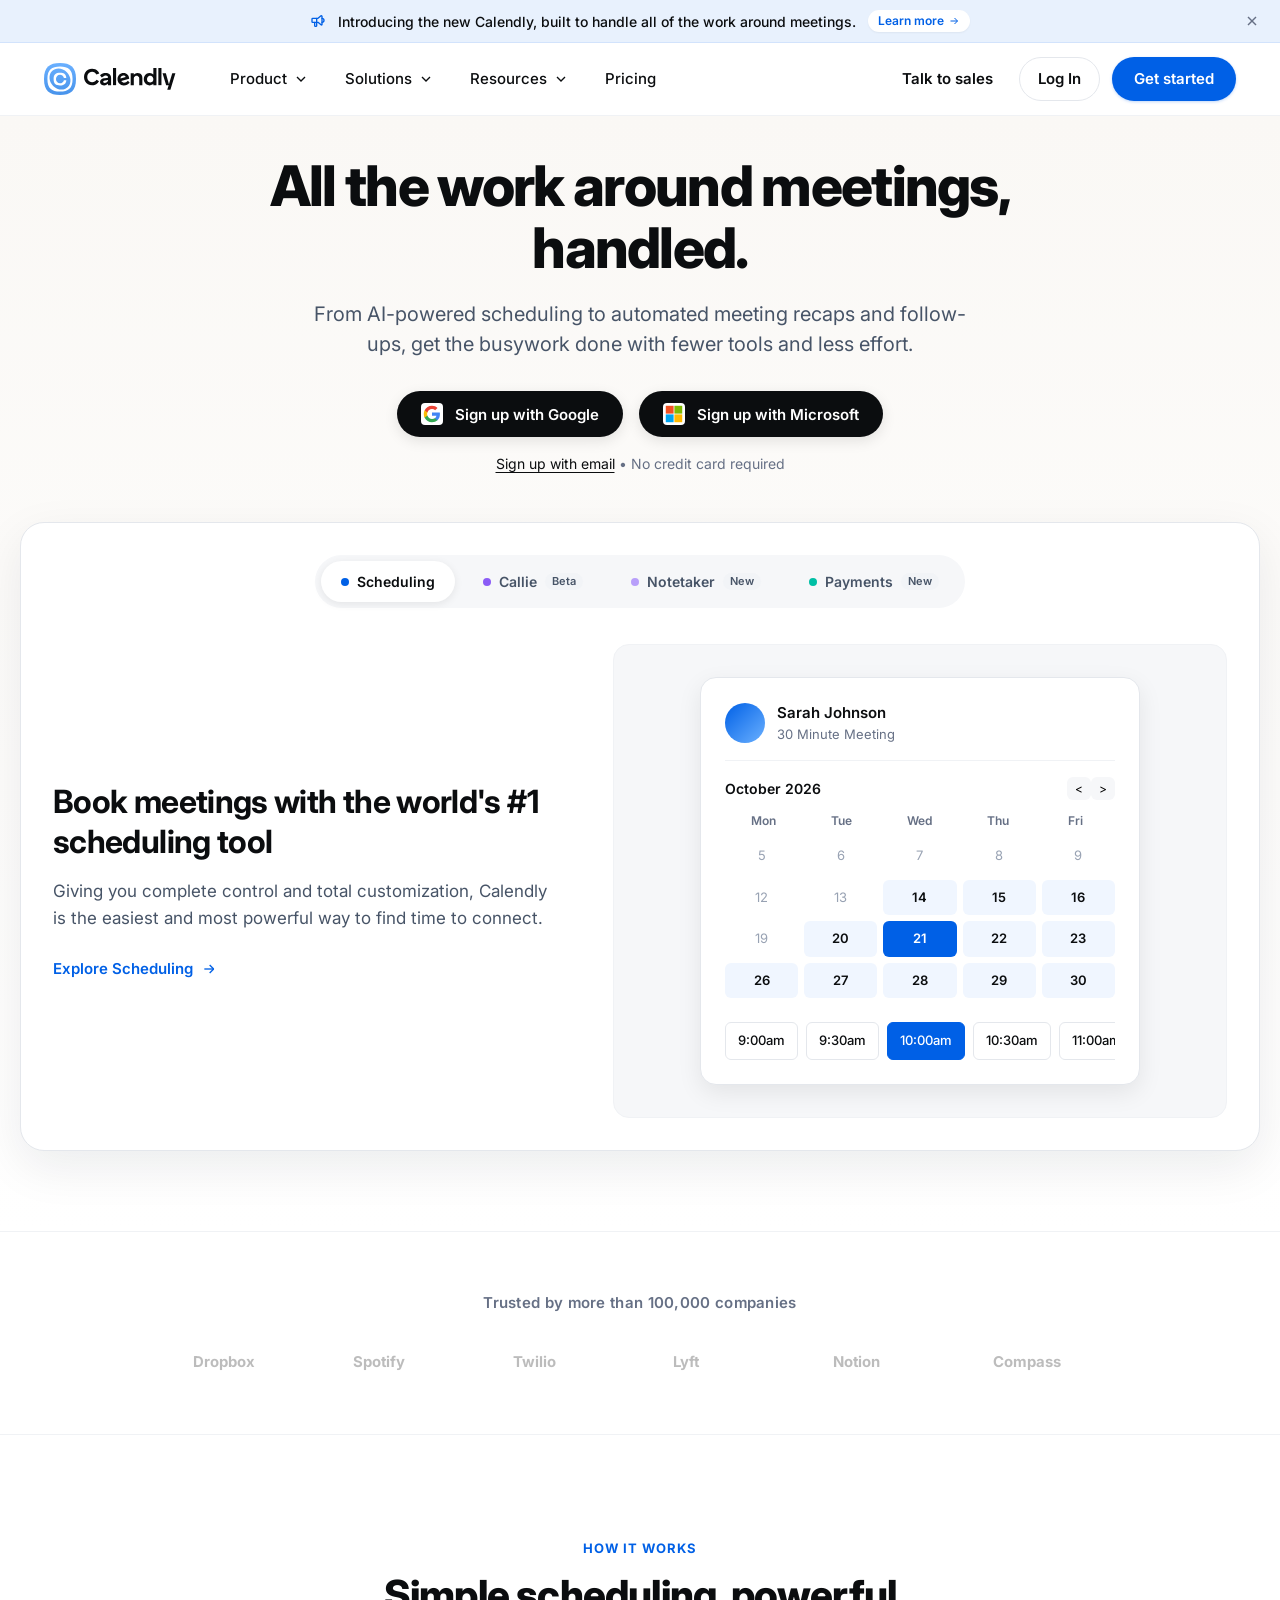
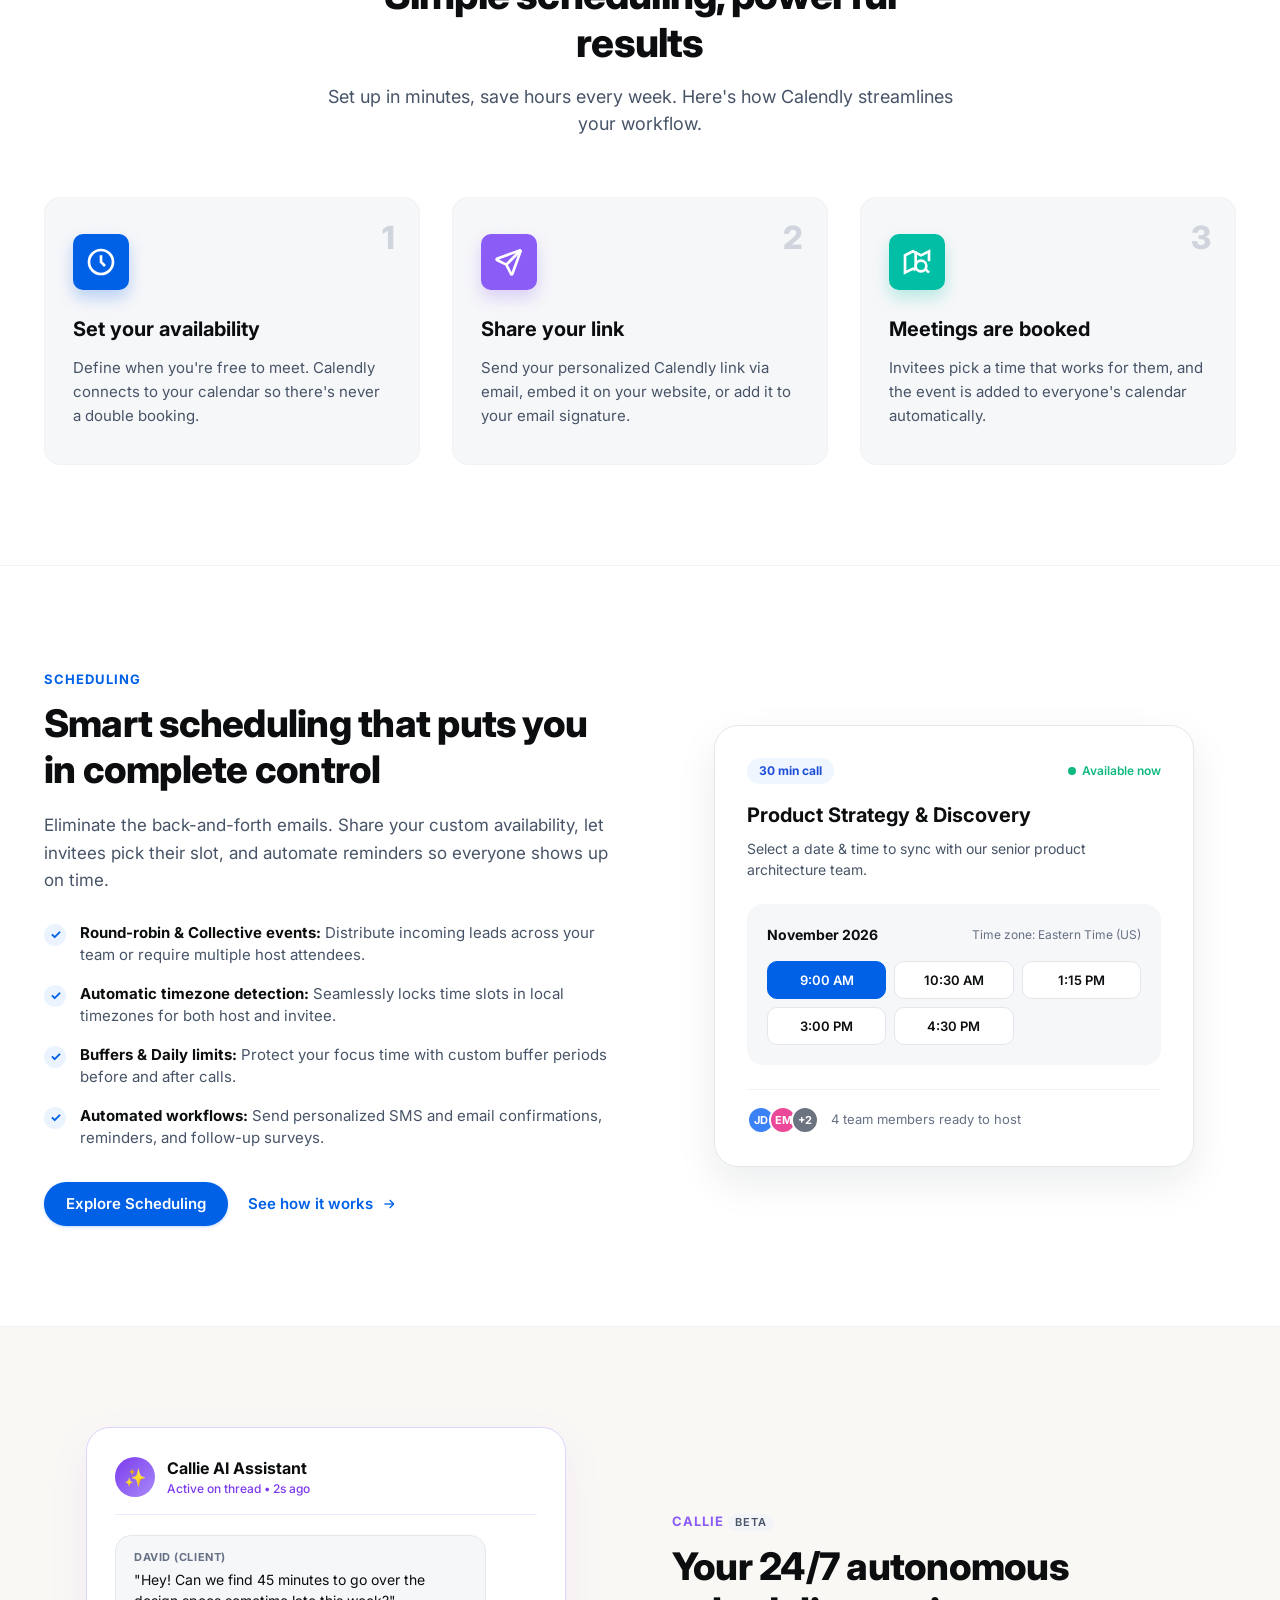
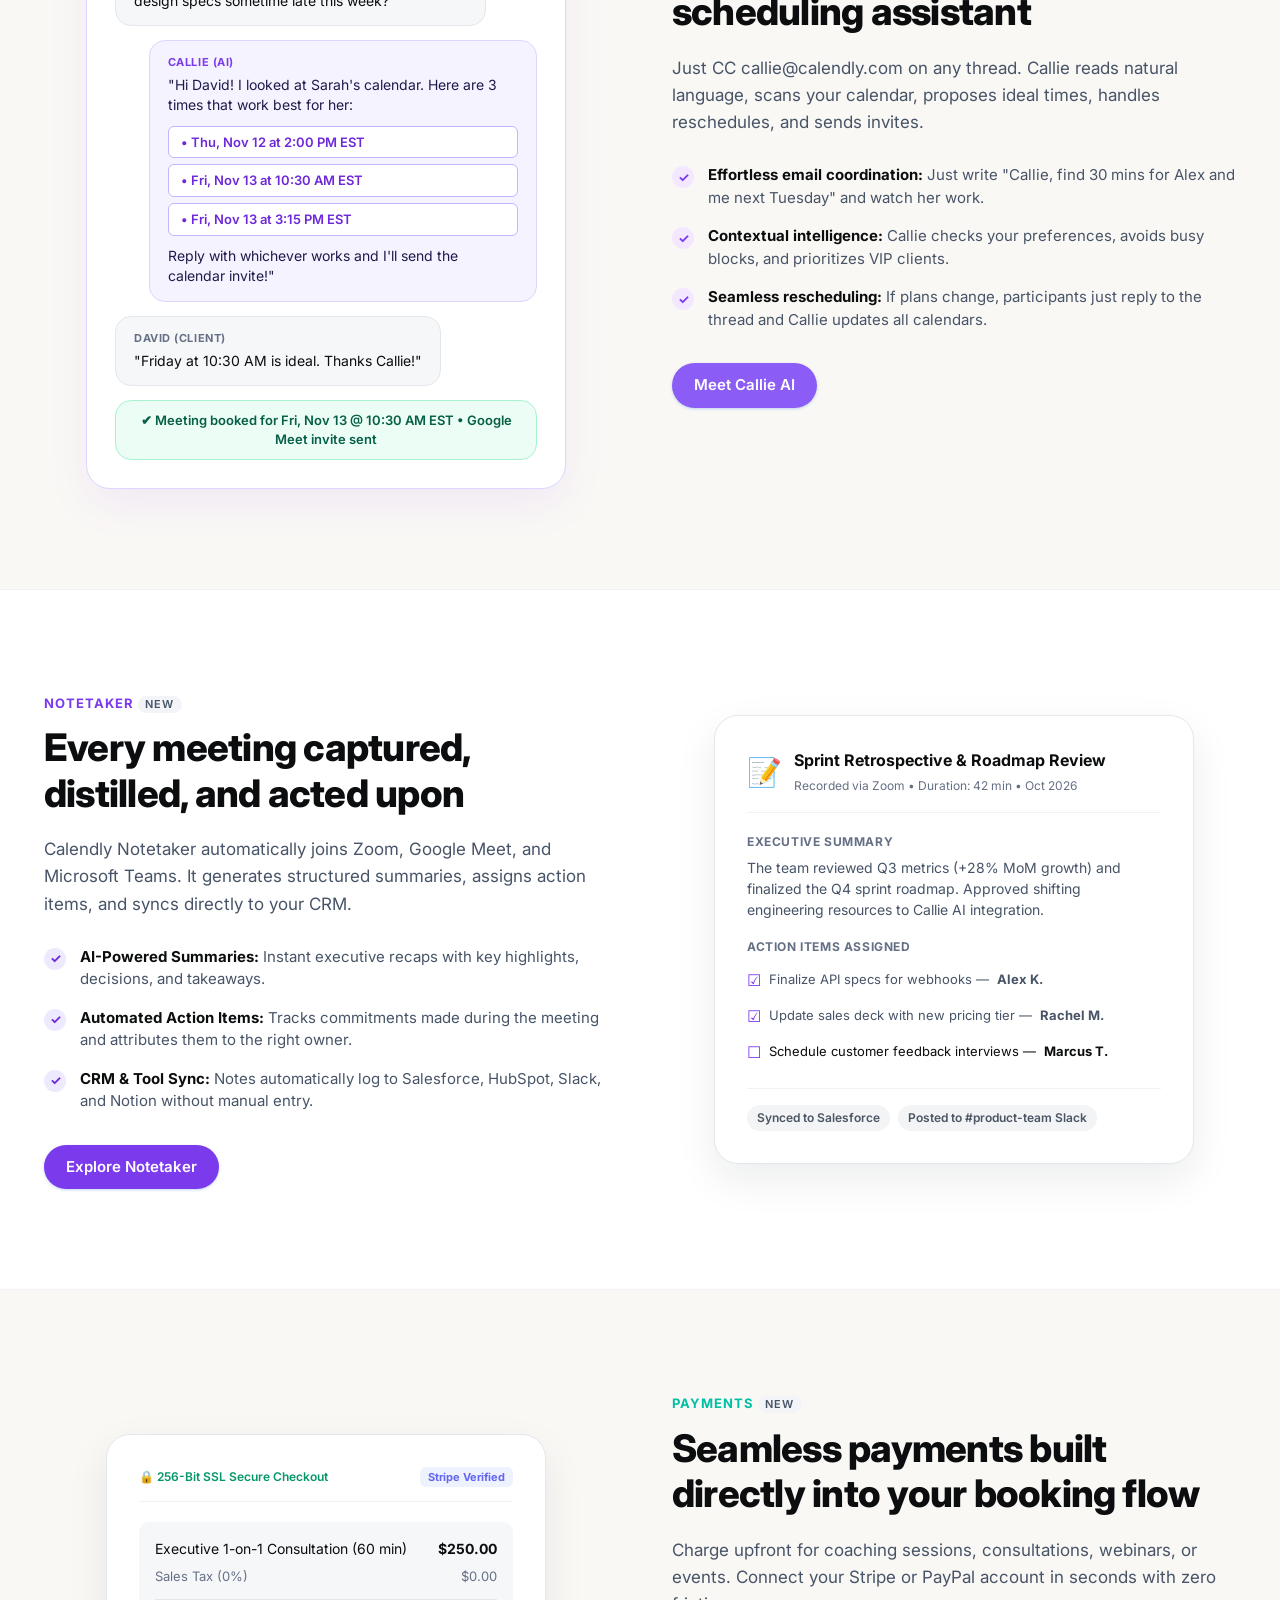
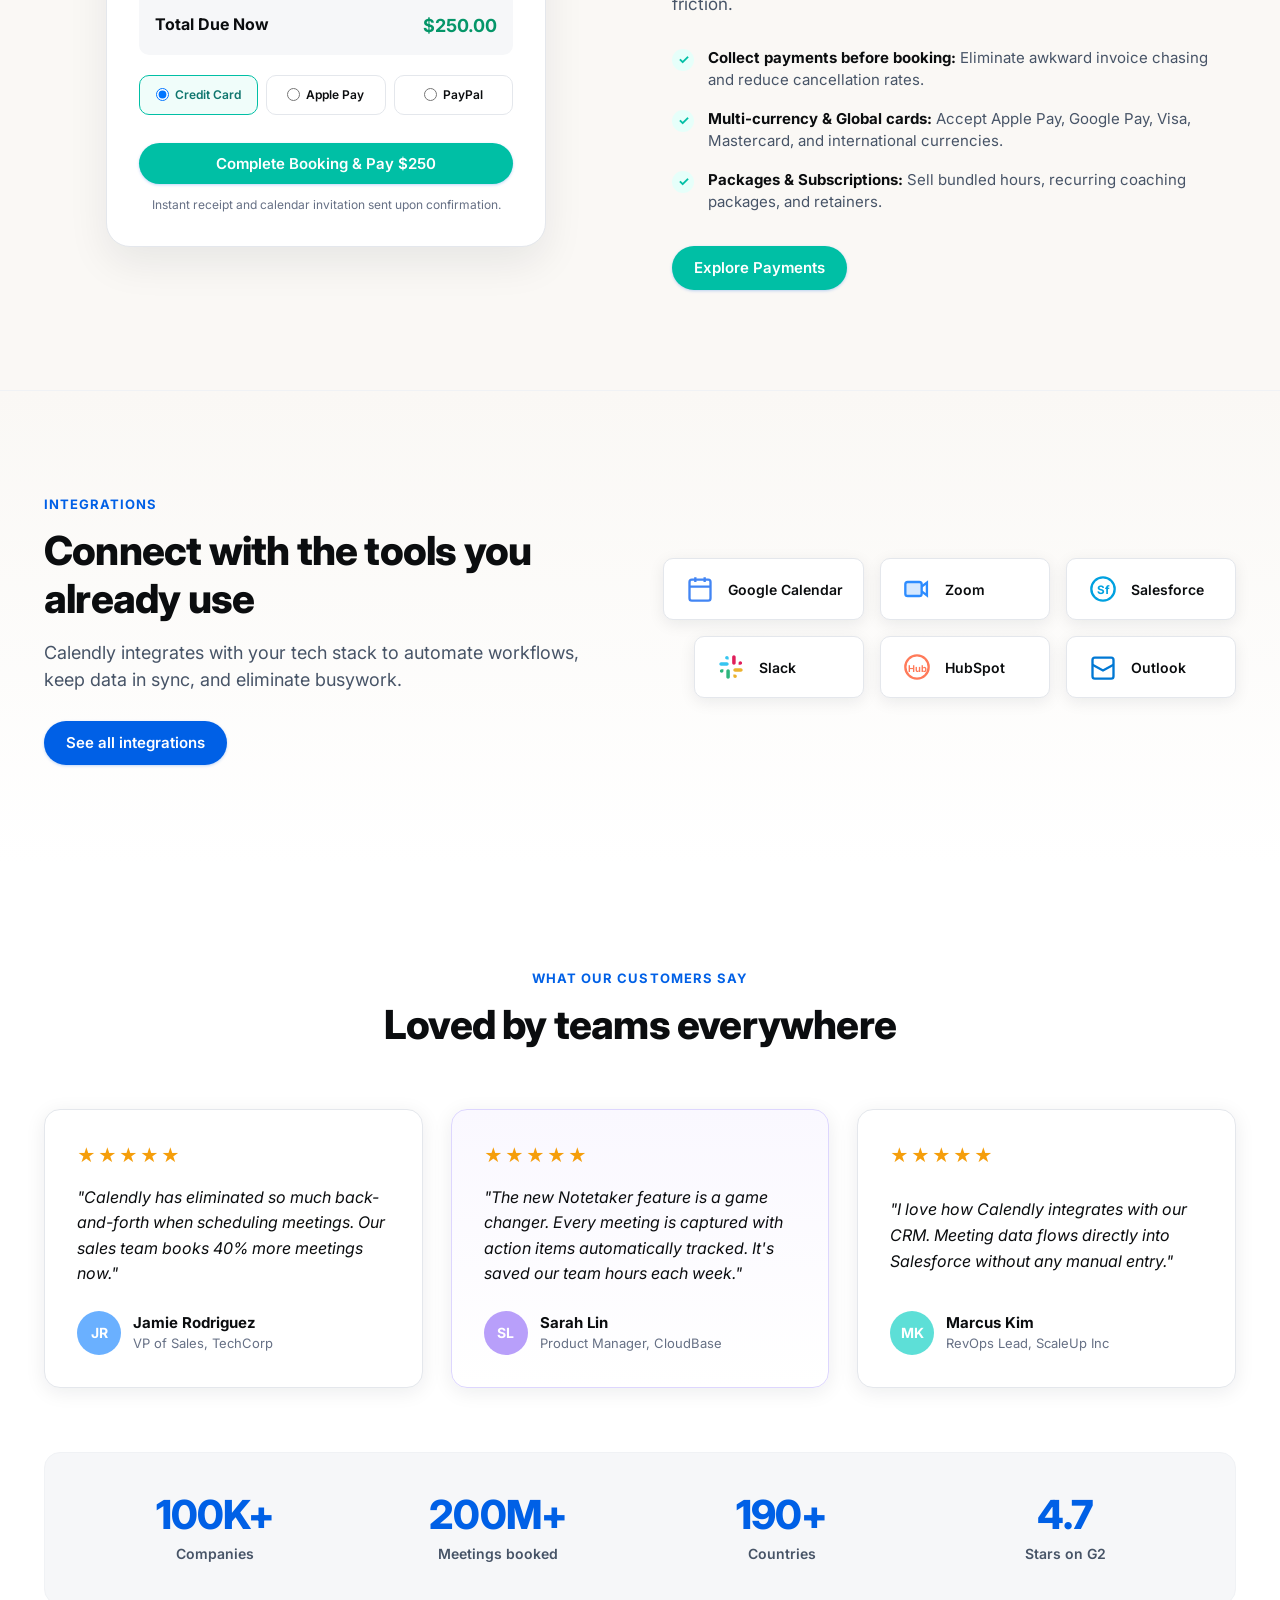
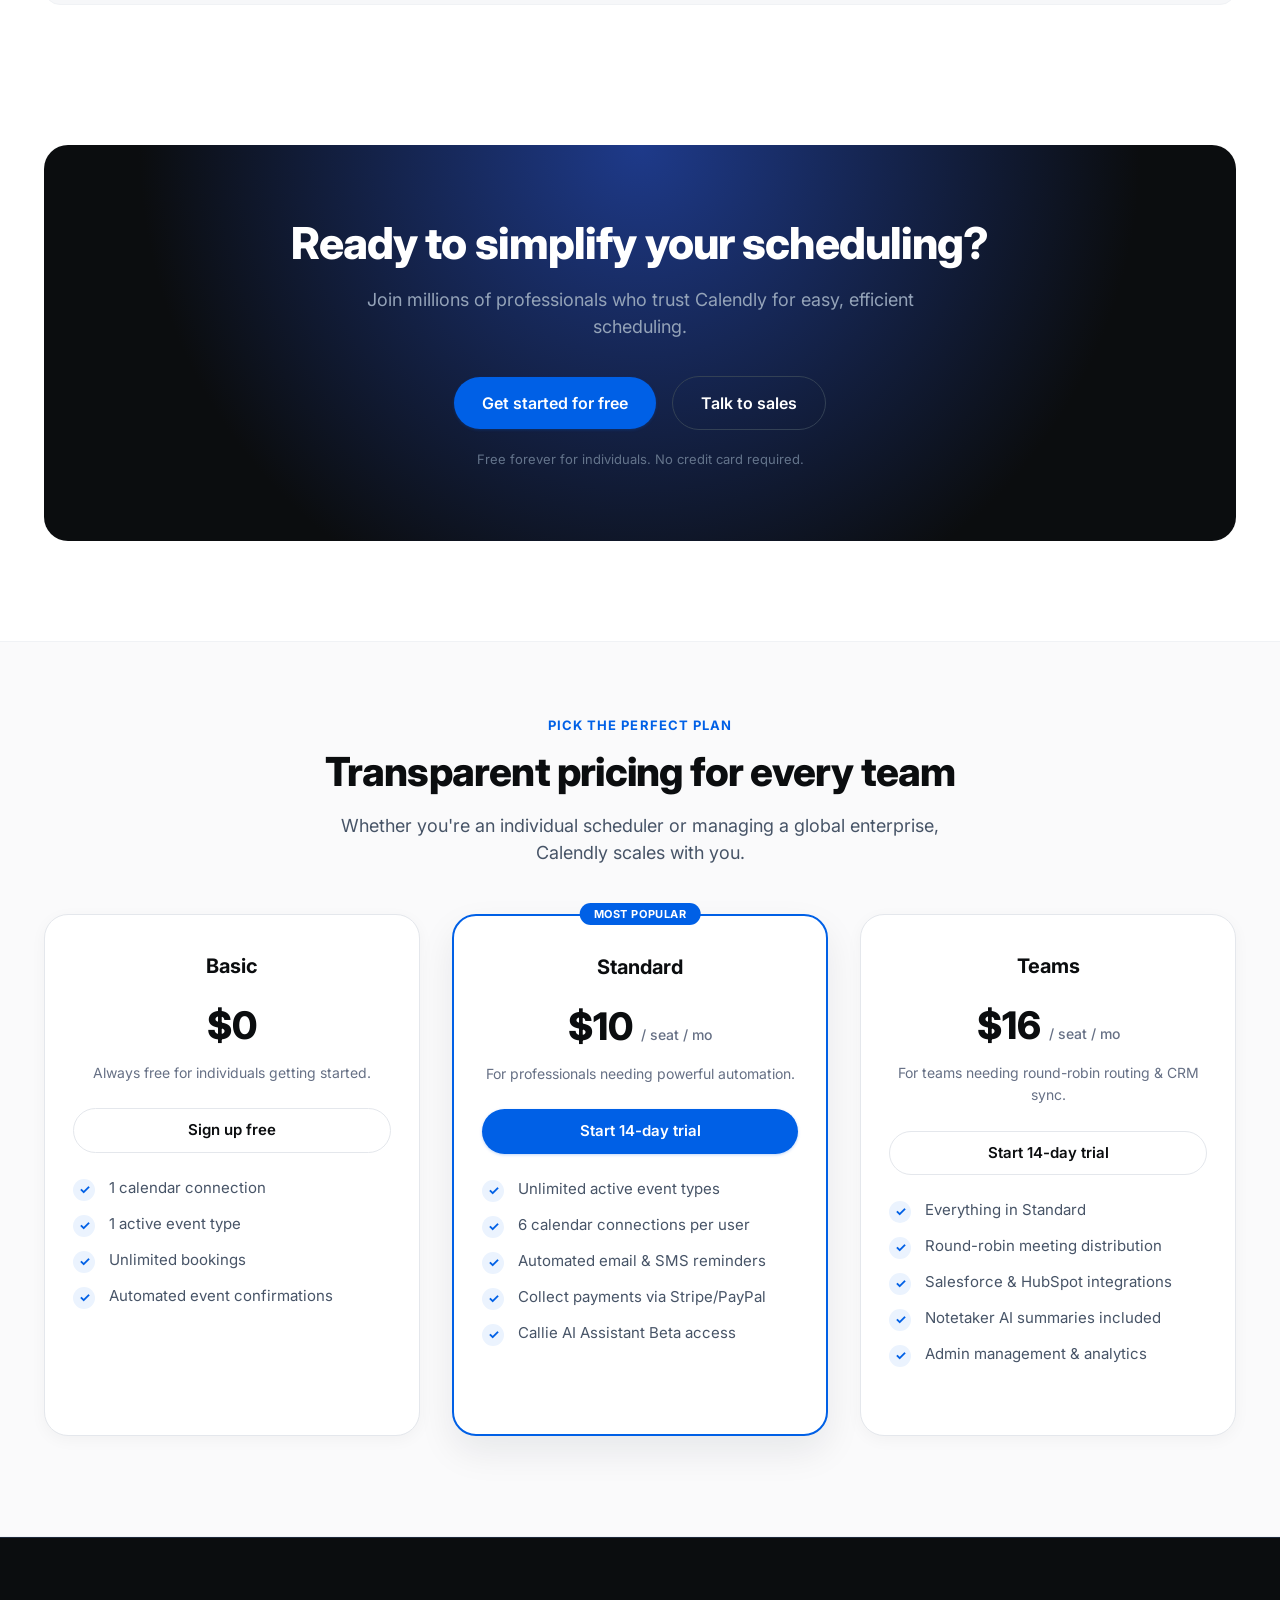
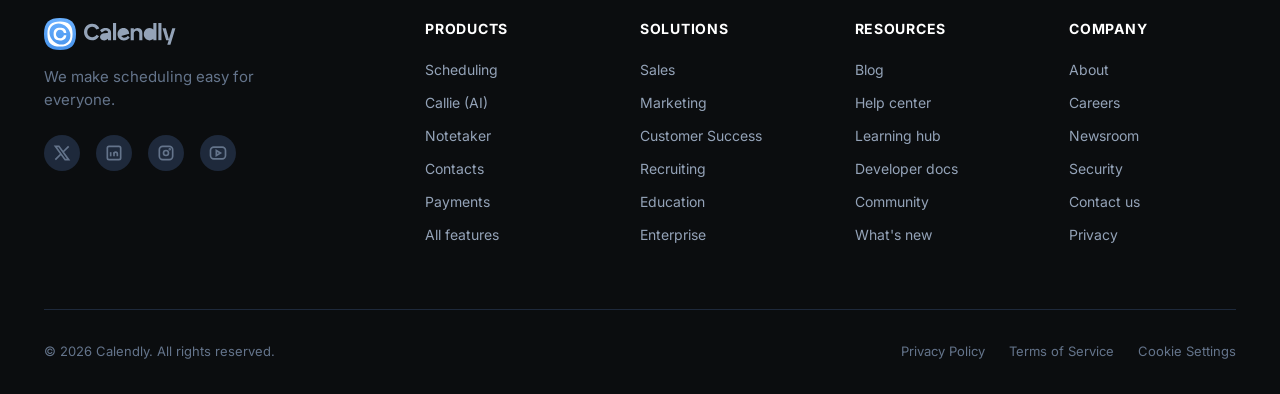
==== index.html @ 96e46495 "Initial commit: Calendly frontend clone (HTML5 and CSS3)" ====
<!DOCTYPE html>
<html lang="en">
<head>
  <meta charset="UTF-8" />
  <meta name="viewport" content="width=device-width, initial-scale=1.0" />
  <title>Calendly – Meeting Scheduling Software & AI Meeting Tools</title>
  <style>
/* ========================================================
   CALENDLY FRONTEND CLONE STYLESHEET
   Clean, Modern, Responsive Design System
   ======================================================== */

:root {
  --color-primary: #0060E6;
  --color-primary-hover: #004EC2;
  --color-primary-light: #EBF3FE;
  --color-text-main: #0B0D0F;
  --color-text-secondary: #475467;
  --color-text-muted: #667085;
  --color-bg-page: #FFFFFF;
  --color-bg-warm: #FAF8F5;
  --color-bg-subtle: #F6F7F9;
  --color-border: #E4E7EC;
  --color-border-subtle: #F0F2F5;
  --color-shadow: rgba(16, 24, 40, 0.08);
  --color-shadow-lg: rgba(16, 24, 40, 0.12);
  --font-family: 'Inter', -apple-system, BlinkMacSystemFont, "Segoe UI", Roboto, sans-serif;
  --radius-sm: 6px;
  --radius-md: 10px;
  --radius-lg: 16px;
  --radius-xl: 24px;
  --radius-full: 9999px;
  --max-width: 1240px;
  --transition: all 0.2s cubic-bezier(0.16, 1, 0.3, 1);
}

/* Base & Reset */
*, *::before, *::after {
  box-sizing: border-box;
  margin: 0;
  padding: 0;
}

html {
  font-size: 16px;
  scroll-behavior: smooth;
  -webkit-font-smoothing: antialiased;
  -moz-osx-font-smoothing: grayscale;
}

body {
  font-family: var(--font-family);
  background-color: var(--color-bg-page);
  color: var(--color-text-main);
  line-height: 1.5;
  overflow-x: hidden;
}

img, svg {
  vertical-align: middle;
}

a {
  color: inherit;
  text-decoration: none;
  transition: var(--transition);
}

button {
  font-family: inherit;
  border: none;
  background: none;
  cursor: pointer;
  transition: var(--transition);
}

.container {
  max-width: var(--max-width);
  margin-left: auto;
  margin-right: auto;
  padding-left: 24px;
  padding-right: 24px;
}

/* ========================================================
   ANNOUNCEMENT BANNER
   ======================================================== */
.pure-banner-check {
  display: none !important;
}

.pure-banner-check:checked + .announcement-banner {
  display: none !important;
}

.announcement-banner {
  background: #E8F1FD;
  color: #0B0D0F;
  border-bottom: 1px solid #D2E3FC;
  padding: 10px 24px;
  display: flex;
  align-items: center;
  justify-content: center;
  position: relative;
  font-size: 14px;
  font-weight: 500;
  transition: max-height 0.3s ease, opacity 0.3s ease;
}

.announcement-banner.hidden {
  display: none;
}

.banner-content {
  display: flex;
  align-items: center;
  gap: 12px;
  text-align: center;
  flex-wrap: wrap;
  justify-content: center;
}

.banner-icon {
  width: 16px;
  height: 16px;
  color: var(--color-primary);
  flex-shrink: 0;
}

.banner-badge {
  display: inline-flex;
  align-items: center;
  gap: 4px;
  background: #FFFFFF;
  color: var(--color-primary);
  padding: 2px 10px;
  border-radius: var(--radius-full);
  font-size: 12px;
  font-weight: 600;
  cursor: pointer;
  box-shadow: 0 1px 2px rgba(0,0,0,0.05);
}

.banner-badge:hover {
  background: #F0F6FF;
}

.banner-close {
  position: absolute;
  right: 16px;
  top: 50%;
  transform: translateY(-50%);
  color: #667085;
  padding: 4px;
  border-radius: var(--radius-sm);
  display: flex;
  align-items: center;
  justify-content: center;
  cursor: pointer;
  user-select: none;
}

.banner-close:hover {
  color: #0B0D0F;
  background: rgba(0,0,0,0.05);
}
  display: flex;
  align-items: center;
  justify-content: center;
}

.banner-close:hover {
  color: #0B0D0F;
  background: rgba(0,0,0,0.05);
}

/* ========================================================
   HEADER & NAVIGATION
   ======================================================== */
.site-header {
  position: sticky;
  top: 0;
  z-index: 100;
  background: rgba(255, 255, 255, 0.95);
  backdrop-filter: blur(8px);
  border-bottom: 1px solid var(--color-border-subtle);
  transition: box-shadow 0.2s ease;
}

.site-header.scrolled {
  box-shadow: 0 4px 16px rgba(0, 0, 0, 0.06);
}

.header-container {
  max-width: var(--max-width);
  margin: 0 auto;
  padding: 0 24px;
  height: 72px;
  display: flex;
  align-items: center;
  justify-content: space-between;
}

.header-left {
  display: flex;
  align-items: center;
  gap: 40px;
}

.logo {
  display: flex;
  align-items: center;
  gap: 8px;
  flex-shrink: 0;
}

.logo-icon {
  width: 32px;
  height: 32px;
}

.logo-text {
  height: 22px;
  width: auto;
}

.main-nav {
  display: flex;
  align-items: center;
  gap: 8px;
}

.nav-item {
  position: relative;
  display: flex;
  align-items: center;
  height: 72px; /* full header height */
}

.nav-link {
  display: inline-flex;
  align-items: center;
  gap: 6px;
  padding: 8px 14px;
  font-size: 15px;
  font-weight: 500;
  color: var(--color-text-main);
  border-radius: var(--radius-sm);
  transition: var(--transition);
  cursor: pointer;
  user-select: none;
}

.nav-link:hover {
  background-color: var(--color-bg-subtle);
  color: var(--color-primary);
}

.nav-link .chevron {
  transition: transform 0.2s ease;
  pointer-events: none;
}

.nav-item:hover .nav-link .chevron,
.nav-item.open .nav-link .chevron {
  transform: rotate(180deg);
}

/* Dropdown Menus */
.dropdown-menu {
  position: absolute;
  top: 64px;
  left: 0;
  padding: 24px;
  background: #FFFFFF;
  border: 1px solid var(--color-border);
  border-radius: var(--radius-lg);
  box-shadow: 0 16px 48px var(--color-shadow-lg);
  opacity: 0;
  visibility: hidden;
  pointer-events: none;
  transform: translateY(6px);
  transition: opacity 0.2s cubic-bezier(0.16, 1, 0.3, 1), transform 0.2s cubic-bezier(0.16, 1, 0.3, 1), visibility 0.2s;
  z-index: 1000;
  display: flex;
  gap: 28px;
}

/* Seamless bridge so mouse movement to menu is never dropped */
.dropdown-menu::before {
  content: "";
  position: absolute;
  top: -24px;
  left: 0;
  right: 0;
  height: 24px;
  background: transparent;
}

.nav-item:hover .dropdown-menu,
.nav-item.open .dropdown-menu {
  opacity: 1;
  visibility: visible;
  pointer-events: auto;
  transform: translateY(0);
}

.product-dropdown {
  width: 580px;
}

.solutions-dropdown {
  width: 600px;
}

.resources-dropdown {
  width: 560px;
}

.dropdown-column {
  flex: 1;
  display: flex;
  flex-col: column;
  flex-direction: column;
  gap: 8px;
}

.dropdown-label {
  font-size: 11px;
  font-weight: 700;
  text-transform: uppercase;
  letter-spacing: 0.08em;
  color: var(--color-text-muted);
  margin-bottom: 6px;
  padding-left: 8px;
}

.dropdown-item {
  display: flex;
  align-items: center;
  gap: 12px;
  padding: 10px;
  border-radius: var(--radius-md);
  transition: var(--transition);
}

.dropdown-item:hover {
  background: var(--color-bg-subtle);
}

.dropdown-icon {
  width: 36px;
  height: 36px;
  border-radius: var(--radius-sm);
  display: flex;
  align-items: center;
  justify-content: center;
  flex-shrink: 0;
}

.dropdown-icon svg {
  width: 20px;
  height: 20px;
}

.scheduling-icon { background: #0060E6; }
.ai-icon { background: #8B5CF6; }
.notetaker-icon { background: #B89FFA; }
.contacts-icon { background: #F8961F; }
.payments-icon { background: #00BFA5; }

.dropdown-item-title {
  font-size: 14px;
  font-weight: 600;
  color: var(--color-text-main);
  display: flex;
  align-items: center;
  gap: 6px;
}

.dropdown-item-desc {
  font-size: 12px;
  color: var(--color-text-secondary);
  display: block;
}

.dropdown-link-item {
  padding: 8px 12px;
  font-size: 14px;
  font-weight: 500;
  color: var(--color-text-main);
  border-radius: var(--radius-sm);
  transition: var(--transition);
}

.dropdown-link-item:hover {
  background: var(--color-bg-subtle);
  color: var(--color-primary);
  transform: translateX(2px);
}

/* Badges */
.badge {
  display: inline-block;
  font-size: 11px;
  font-weight: 600;
  padding: 2px 7px;
  border-radius: var(--radius-full);
  background: #F2F4F7;
  color: var(--color-text-secondary);
  line-height: 1.2;
}

/* Header Buttons */
.header-right {
  display: flex;
  align-items: center;
  gap: 12px;
}

.btn-text {
  font-size: 15px;
  font-weight: 600;
  color: var(--color-text-main);
  padding: 10px 14px;
  border-radius: var(--radius-sm);
}

.btn-text:hover {
  color: var(--color-primary);
}

.btn-secondary {
  display: inline-flex;
  align-items: center;
  justify-content: center;
  padding: 10px 18px;
  font-size: 15px;
  font-weight: 600;
  border: 1.5px solid var(--color-border);
  border-radius: var(--radius-full);
  color: var(--color-text-main);
  background: #FFFFFF;
}

.btn-secondary:hover {
  border-color: var(--color-text-main);
  background: var(--color-bg-subtle);
}

.btn-primary {
  display: inline-flex;
  align-items: center;
  justify-content: center;
  padding: 11px 22px;
  font-size: 15px;
  font-weight: 600;
  background: var(--color-primary);
  color: #FFFFFF;
  border-radius: var(--radius-full);
  box-shadow: 0 1px 3px rgba(0, 96, 230, 0.25);
}

.btn-primary:hover {
  background: var(--color-primary-hover);
  box-shadow: 0 4px 12px rgba(0, 96, 230, 0.35);
  transform: translateY(-1px);
}

.btn-lg {
  padding: 14px 28px;
  font-size: 16px;
}

.mobile-menu-checkbox {
  display: none !important;
}

.mobile-menu-btn {
  display: none;
  flex-direction: column;
  gap: 5px;
  padding: 8px;
  border-radius: var(--radius-sm);
  cursor: pointer;
  user-select: none;
}

.mobile-menu-btn span {
  width: 22px;
  height: 2px;
  background: var(--color-text-main);
  transition: transform 0.25s ease, opacity 0.2s ease;
}

.mobile-menu-checkbox:checked ~ .site-header .mobile-menu-btn span:nth-child(1) {
  transform: translateY(7px) rotate(45deg);
}

.mobile-menu-checkbox:checked ~ .site-header .mobile-menu-btn span:nth-child(2) {
  opacity: 0;
}

.mobile-menu-checkbox:checked ~ .site-header .mobile-menu-btn span:nth-child(3) {
  transform: translateY(-7px) rotate(-45deg);
}

.mobile-menu {
  display: none;
  position: fixed;
  top: 72px;
  left: 0;
  right: 0;
  bottom: 0;
  background: #FFFFFF;
  padding: 24px;
  overflow-y: auto;
  z-index: 99;
}

.mobile-menu-checkbox:checked ~ .mobile-menu {
  display: block;
}

.mobile-nav {
  display: flex;
  flex-direction: column;
  gap: 8px;
}

details.mobile-nav-item {
  width: 100%;
  border-bottom: 1px solid var(--color-border-subtle);
}

details.mobile-nav-item summary {
  list-style: none;
  cursor: pointer;
  outline: none;
}

details.mobile-nav-item summary::-webkit-details-marker {
  display: none;
}

.mobile-nav-link {
  display: flex;
  align-items: center;
  justify-content: space-between;
  width: 100%;
  padding: 14px 0;
  font-size: 17px;
  font-weight: 600;
  color: var(--color-text-main);
  text-align: left;
}

.mobile-nav-link svg {
  transition: transform 0.2s ease;
}

details.mobile-nav-item[open] .mobile-nav-link svg {
  transform: rotate(180deg);
}

.mobile-submenu {
  display: flex;
  flex-direction: column;
  gap: 12px;
  padding: 12px 16px;
  background: var(--color-bg-subtle);
  border-radius: var(--radius-md);
  margin-bottom: 12px;
}

.mobile-submenu a {
  font-size: 15px;
  color: var(--color-text-secondary);
}

.mobile-menu-cta {
  margin-top: 32px;
  display: flex;
  flex-direction: column;
  gap: 12px;
}

.full-width {
  width: 100%;
}

/* ========================================================
   SECTION 1: HERO
   ======================================================== */
.hero-section {
  padding: 40px 16px 80px;
  background: linear-gradient(180deg, #FAF8F5 0%, #FFFFFF 100%);
}

.hero-wrapper {
  max-width: var(--max-width);
  margin: 0 auto;
}

.hero-content {
  text-align: center;
  max-width: 840px;
  margin: 0 auto 48px;
}

.hero-title {
  font-size: 56px;
  font-weight: 800;
  line-height: 1.1;
  letter-spacing: -0.03em;
  color: var(--color-text-main);
  margin-bottom: 20px;
}

.hero-subtitle {
  font-size: 20px;
  line-height: 1.5;
  color: var(--color-text-secondary);
  max-width: 680px;
  margin: 0 auto 32px;
}

.hero-cta-group {
  display: flex;
  align-items: center;
  justify-content: center;
  gap: 16px;
  flex-wrap: wrap;
  margin-bottom: 16px;
}

.btn-oauth {
  display: inline-flex;
  align-items: center;
  gap: 12px;
  padding: 12px 24px;
  font-size: 15px;
  font-weight: 600;
  color: #FFFFFF;
  background: var(--color-text-main);
  border-radius: var(--radius-full);
  box-shadow: 0 4px 14px rgba(0, 0, 0, 0.1);
}

.btn-oauth:hover {
  background: #252c38;
  transform: translateY(-1px);
  box-shadow: 0 6px 20px rgba(0, 0, 0, 0.15);
}

.oauth-icon {
  width: 22px;
  height: 22px;
  display: flex;
  align-items: center;
  justify-content: center;
  background: #FFFFFF;
  border-radius: 4px;
  padding: 2px;
}

.oauth-icon svg {
  width: 100%;
  height: 100%;
}

.hero-note {
  font-size: 14px;
  color: var(--color-text-muted);
}

.hero-note a {
  color: var(--color-text-main);
  text-decoration: underline;
  text-underline-offset: 3px;
}

.hero-note a:hover {
  color: var(--color-primary);
}

/* ========================================================
   HERO PRODUCT TABS & INTERACTIVE MOCKUPS
   ======================================================== */
.hero-tabs-section {
  background: #FFFFFF;
  border: 1px solid var(--color-border);
  border-radius: var(--radius-xl);
  padding: 32px;
  box-shadow: 0 16px 48px var(--color-shadow);
}

.hero-tabs {
  display: flex;
  align-items: center;
  justify-content: center;
  gap: 8px;
  padding: 6px;
  background: var(--color-bg-subtle);
  border-radius: var(--radius-full);
  max-width: fit-content;
  margin: 0 auto 36px;
  flex-wrap: wrap;
}

.hero-tab {
  display: inline-flex;
  align-items: center;
  gap: 8px;
  padding: 10px 20px;
  font-size: 14px;
  font-weight: 600;
  color: var(--color-text-secondary);
  border-radius: var(--radius-full);
  transition: var(--transition);
  cursor: pointer;
  user-select: none;
}

.hero-tab:hover {
  color: var(--color-text-main);
}

/* Pure CSS Tab Controls */
.pure-tab-radio {
  display: none !important;
}

#tab_sched_input:checked ~ .hero-tabs-section label.label-sched,
#tab_cal_input:checked ~ .hero-tabs-section label.label-cal,
#tab_note_input:checked ~ .hero-tabs-section label.label-note,
#tab_pay_input:checked ~ .hero-tabs-section label.label-pay {
  background: #FFFFFF;
  color: var(--color-text-main);
  box-shadow: 0 2px 8px rgba(0, 0, 0, 0.08);
}

.tab-dot {
  width: 8px;
  height: 8px;
  border-radius: 50%;
}

.scheduling-dot { background: #0060E6; }
.callie-dot { background: #8B5CF6; }
.notetaker-dot { background: #B89FFA; }
.payments-dot { background: #00BFA5; }

/* Tab Panels */
.hero-tab-panel {
  display: none;
  grid-template-columns: 1fr 1.2fr;
  gap: 48px;
  align-items: center;
  animation: fadeIn 0.3s ease;
}

#tab_sched_input:checked ~ .hero-tabs-section .panel-sched,
#tab_cal_input:checked ~ .hero-tabs-section .panel-cal,
#tab_note_input:checked ~ .hero-tabs-section .panel-note,
#tab_pay_input:checked ~ .hero-tabs-section .panel-pay {
  display: grid;
}

@keyframes fadeIn {
  from { opacity: 0; transform: translateY(6px); }
  to { opacity: 1; transform: translateY(0); }
}

.tab-panel-content h2 {
  font-size: 32px;
  font-weight: 700;
  line-height: 1.25;
  color: var(--color-text-main);
  margin-bottom: 16px;
  letter-spacing: -0.02em;
}

.tab-panel-content p {
  font-size: 17px;
  line-height: 1.6;
  color: var(--color-text-secondary);
  margin-bottom: 24px;
}

.link-arrow {
  display: inline-flex;
  align-items: center;
  gap: 8px;
  font-size: 15px;
  font-weight: 600;
  color: var(--color-primary);
}

.link-arrow:hover {
  gap: 12px;
  color: var(--color-primary-hover);
}

.link-arrow svg {
  transition: transform 0.2s ease;
}

.link-arrow:hover svg {
  transform: translateX(4px);
}

/* Mockup Containers */
.tab-panel-visual {
  background: var(--color-bg-subtle);
  border-radius: var(--radius-lg);
  padding: 32px;
  min-height: 380px;
  display: flex;
  align-items: center;
  justify-content: center;
  border: 1px solid var(--color-border-subtle);
}

/* Scheduling Mockup */
.scheduling-mockup {
  background: #FFFFFF;
  border-radius: var(--radius-lg);
  padding: 24px;
  box-shadow: 0 8px 24px rgba(0, 0, 0, 0.08);
  width: 100%;
  max-width: 440px;
  border: 1px solid var(--color-border);
}

.mockup-header {
  display: flex;
  align-items: center;
  gap: 12px;
  padding-bottom: 16px;
  border-bottom: 1px solid var(--color-border-subtle);
  margin-bottom: 16px;
}

.mockup-avatar {
  width: 40px;
  height: 40px;
  border-radius: 50%;
  background: linear-gradient(135deg, #0060E6, #6AB0FF);
}

.mockup-name {
  font-size: 15px;
  font-weight: 600;
  color: var(--color-text-main);
}

.mockup-event {
  font-size: 13px;
  color: var(--color-text-muted);
}

.mockup-calendar {
  margin-bottom: 16px;
}

.cal-header {
  display: flex;
  justify-content: space-between;
  align-items: center;
  font-weight: 600;
  font-size: 14px;
  margin-bottom: 12px;
}

.cal-nav button {
  padding: 4px 8px;
  border-radius: var(--radius-sm);
  background: var(--color-bg-subtle);
  font-size: 12px;
}

.cal-days {
  display: grid;
  grid-template-columns: repeat(5, 1fr);
  text-align: center;
  font-size: 12px;
  font-weight: 600;
  color: var(--color-text-muted);
  margin-bottom: 8px;
}

.cal-grid {
  display: grid;
  grid-template-columns: repeat(5, 1fr);
  gap: 6px;
  text-align: center;
}

.cal-grid span {
  padding: 8px 4px;
  font-size: 13px;
  border-radius: var(--radius-sm);
  color: #98A2B3;
  cursor: default;
}

.cal-grid span.available {
  color: var(--color-text-main);
  font-weight: 600;
  background: #F0F6FF;
  cursor: pointer;
  transition: var(--transition);
}

.cal-grid span.available:hover {
  background: #D8E7FD;
}

.cal-grid span.selected {
  background: var(--color-primary);
  color: #FFFFFF;
}

.mockup-times {
  display: flex;
  gap: 8px;
  overflow-x: auto;
  padding-top: 8px;
}

.time-slot {
  padding: 8px 12px;
  border: 1px solid var(--color-border);
  border-radius: var(--radius-sm);
  font-size: 13px;
  font-weight: 500;
  white-space: nowrap;
  cursor: pointer;
  transition: var(--transition);
}

.time-slot:hover {
  border-color: var(--color-primary);
  color: var(--color-primary);
}

.time-slot.active {
  background: var(--color-primary);
  border-color: var(--color-primary);
  color: #FFFFFF;
}

/* Callie (AI) Mockup */
.callie-mockup {
  width: 100%;
  max-width: 440px;
}

.email-thread {
  display: flex;
  flex-direction: column;
  gap: 12px;
}

.email-msg {
  padding: 14px 18px;
  border-radius: var(--radius-md);
  font-size: 14px;
  line-height: 1.4;
  box-shadow: 0 2px 8px rgba(0, 0, 0, 0.04);
}

.email-msg.sent {
  background: #FFFFFF;
  align-self: flex-start;
  border: 1px solid var(--color-border);
}

.email-msg.received {
  background: #FFFFFF;
  align-self: flex-start;
  border: 1px solid var(--color-border);
}

.email-msg.callie-msg {
  background: linear-gradient(135deg, #F5F3FF, #EDE9FE);
  border: 1px solid #DDD6FE;
  align-self: stretch;
}

.callie-badge-inline {
  display: inline-flex;
  align-items: center;
  gap: 4px;
  font-size: 12px;
  font-weight: 700;
  color: #7C3AED;
  margin-bottom: 6px;
}

.callie-sparkle {
  font-size: 14px;
}

/* Notetaker Mockup */
.notetaker-mockup {
  width: 100%;
  max-width: 420px;
}

.note-card {
  background: #FFFFFF;
  border-radius: var(--radius-lg);
  padding: 24px;
  border: 1px solid var(--color-border);
  box-shadow: 0 8px 24px rgba(0, 0, 0, 0.08);
}

.note-header {
  display: flex;
  align-items: center;
  gap: 8px;
  font-size: 12px;
  font-weight: 700;
  text-transform: uppercase;
  color: #7C3AED;
  margin-bottom: 8px;
}

.note-card h4 {
  font-size: 16px;
  font-weight: 700;
  margin-bottom: 4px;
}

.note-time {
  font-size: 12px;
  color: var(--color-text-muted);
  margin-bottom: 16px;
}

.note-section {
  margin-top: 14px;
  padding-top: 14px;
  border-top: 1px solid var(--color-border-subtle);
}

.note-section h5 {
  font-size: 12px;
  font-weight: 700;
  text-transform: uppercase;
  color: var(--color-text-muted);
  margin-bottom: 8px;
}

.note-section ul {
  padding-left: 20px;
  font-size: 13px;
  color: var(--color-text-secondary);
  display: flex;
  flex-direction: column;
  gap: 4px;
}

.action-item {
  display: flex;
  align-items: center;
  gap: 8px;
  font-size: 13px;
  margin-bottom: 6px;
  color: var(--color-text-main);
}

.action-item .check {
  display: inline-flex;
  align-items: center;
  justify-content: center;
  width: 18px;
  height: 18px;
  border-radius: 50%;
  background: #10B981;
  color: #FFFFFF;
  font-size: 11px;
}

.action-item .check.pending {
  background: #F3F4F6;
  color: #6B7280;
  font-size: 16px;
}

/* Payments Mockup */
.payments-mockup {
  width: 100%;
  max-width: 380px;
}

.payment-card {
  background: #FFFFFF;
  border-radius: var(--radius-lg);
  padding: 24px;
  border: 1px solid var(--color-border);
  box-shadow: 0 8px 24px rgba(0, 0, 0, 0.08);
  text-align: center;
}

.payment-icon {
  font-size: 32px;
  margin-bottom: 8px;
}

.payment-card h4 {
  font-size: 17px;
  font-weight: 700;
  margin-bottom: 4px;
}

.payment-price {
  font-size: 32px;
  font-weight: 800;
  color: var(--color-text-main);
  margin-bottom: 16px;
}

.payment-details {
  background: var(--color-bg-subtle);
  border-radius: var(--radius-md);
  padding: 12px 16px;
  margin-bottom: 20px;
  display: flex;
  flex-direction: column;
  gap: 8px;
}

.payment-row {
  display: flex;
  justify-content: space-between;
  font-size: 13px;
  color: var(--color-text-secondary);
}

.payment-row.total {
  border-top: 1px solid var(--color-border);
  padding-top: 8px;
  font-weight: 700;
  color: var(--color-text-main);
  font-size: 14px;
}

.payment-btn {
  width: 100%;
  padding: 12px;
  background: #00BFA5;
  color: #FFFFFF;
  border-radius: var(--radius-md);
  font-weight: 600;
  font-size: 15px;
  box-shadow: 0 4px 12px rgba(0, 191, 165, 0.25);
  margin-bottom: 12px;
}

.payment-btn:hover {
  background: #00A892;
}

.payment-methods {
  display: flex;
  justify-content: center;
  gap: 8px;
}

.pay-method {
  font-size: 11px;
  font-weight: 600;
  padding: 2px 8px;
  background: var(--color-bg-subtle);
  border-radius: var(--radius-sm);
  color: var(--color-text-muted);
}

/* ========================================================
   SECTION 2: LOGOS / SOCIAL PROOF
   ======================================================== */
.logos-section {
  padding: 60px 0;
  border-top: 1px solid var(--color-border-subtle);
  border-bottom: 1px solid var(--color-border-subtle);
  background: #FFFFFF;
}

.logos-heading {
  text-align: center;
  font-size: 15px;
  font-weight: 600;
  color: var(--color-text-muted);
  margin-bottom: 32px;
  letter-spacing: 0.02em;
}

.logos-grid {
  display: flex;
  align-items: center;
  justify-content: center;
  gap: 48px;
  flex-wrap: wrap;
}

.logo-item {
  height: 28px;
  display: flex;
  align-items: center;
  opacity: 0.7;
  filter: grayscale(100%);
  transition: var(--transition);
}

.logo-item:hover {
  opacity: 1;
  filter: grayscale(0%);
}

.logo-item svg {
  height: 28px;
  width: auto;
}

/* ========================================================
   SECTION 3: HOW IT WORKS
   ======================================================== */
.how-section {
  padding: 100px 0;
  background: var(--color-bg-page);
}

.section-header {
  text-align: center;
  max-width: 640px;
  margin: 0 auto 60px;
}

.section-eyebrow {
  display: inline-block;
  font-size: 13px;
  font-weight: 700;
  text-transform: uppercase;
  letter-spacing: 0.08em;
  color: var(--color-primary);
  margin-bottom: 12px;
}

.section-title {
  font-size: 40px;
  font-weight: 800;
  line-height: 1.2;
  letter-spacing: -0.02em;
  color: var(--color-text-main);
  margin-bottom: 16px;
}

.section-subtitle {
  font-size: 18px;
  color: var(--color-text-secondary);
  line-height: 1.5;
}

.steps-grid {
  display: grid;
  grid-template-columns: repeat(3, 1fr);
  gap: 32px;
}

.step-card {
  position: relative;
  background: var(--color-bg-subtle);
  border: 1px solid var(--color-border-subtle);
  border-radius: var(--radius-lg);
  padding: 36px 28px;
  transition: var(--transition);
}

.step-card:hover {
  transform: translateY(-4px);
  box-shadow: 0 12px 32px var(--color-shadow);
  border-color: var(--color-border);
}

.step-number {
  position: absolute;
  top: 24px;
  right: 24px;
  font-size: 32px;
  font-weight: 800;
  color: #D0D5DD;
  line-height: 1;
}

.step-visual {
  margin-bottom: 24px;
}

.step-icon-wrap {
  width: 56px;
  height: 56px;
  border-radius: var(--radius-md);
  display: flex;
  align-items: center;
  justify-content: center;
}

.step-icon-wrap.blue { background: #0060E6; box-shadow: 0 8px 16px rgba(0, 96, 230, 0.25); }
.step-icon-wrap.purple { background: #8B5CF6; box-shadow: 0 8px 16px rgba(139, 92, 246, 0.25); }
.step-icon-wrap.teal { background: #00BFA5; box-shadow: 0 8px 16px rgba(0, 191, 165, 0.25); }

.step-card h3 {
  font-size: 20px;
  font-weight: 700;
  color: var(--color-text-main);
  margin-bottom: 12px;
}

.step-card p {
  font-size: 15px;
  color: var(--color-text-secondary);
  line-height: 1.6;
}

/* ========================================================
   SECTION 4: INTEGRATIONS
   ======================================================== */
.integrations-section {
  padding: 100px 0;
  background: linear-gradient(180deg, #FAF8F5 0%, #FFFFFF 100%);
  border-top: 1px solid var(--color-border-subtle);
}

.integrations-layout {
  display: grid;
  grid-template-columns: 1fr 1fr;
  gap: 64px;
  align-items: center;
}

.integrations-content .section-title {
  text-align: left;
}

.integrations-content .section-subtitle {
  margin-bottom: 28px;
}

.integrations-grid-visual {
  display: flex;
  flex-direction: column;
  gap: 16px;
}

.int-row {
  display: flex;
  gap: 16px;
  justify-content: center;
}

.int-row:nth-child(2) {
  padding-left: 32px;
}

.integration-card {
  display: flex;
  align-items: center;
  gap: 12px;
  background: #FFFFFF;
  border: 1px solid var(--color-border);
  border-radius: var(--radius-md);
  padding: 14px 20px;
  box-shadow: 0 4px 16px var(--color-shadow);
  transition: var(--transition);
  min-width: 170px;
}

.integration-card:hover {
  transform: translateY(-2px);
  box-shadow: 0 8px 24px var(--color-shadow-lg);
  border-color: var(--color-primary);
}

.int-logo {
  width: 32px;
  height: 32px;
  display: flex;
  align-items: center;
  justify-content: center;
  flex-shrink: 0;
}

.int-logo svg {
  width: 28px;
  height: 28px;
}

.integration-card span {
  font-size: 14px;
  font-weight: 600;
  color: var(--color-text-main);
}

/* ========================================================
   SECTION 5: TESTIMONIALS & STATS
   ======================================================== */
.testimonials-section {
  padding: 100px 0;
  background: var(--color-bg-page);
}

.testimonials-grid {
  display: grid;
  grid-template-columns: repeat(3, 1fr);
  gap: 28px;
  margin-bottom: 64px;
}

.testimonial-card {
  background: #FFFFFF;
  border: 1px solid var(--color-border);
  border-radius: var(--radius-lg);
  padding: 32px;
  box-shadow: 0 4px 20px var(--color-shadow);
  display: flex;
  flex-direction: column;
  justify-content: space-between;
  transition: var(--transition);
}

.testimonial-card:hover {
  transform: translateY(-4px);
  box-shadow: 0 12px 32px var(--color-shadow-lg);
}

.testimonial-card.featured {
  border-color: #DDD6FE;
  background: linear-gradient(180deg, #FAF8FF 0%, #FFFFFF 100%);
}

.stars {
  color: #F59E0B;
  font-size: 18px;
  letter-spacing: 2px;
  margin-bottom: 16px;
}

.testimonial-text {
  font-size: 16px;
  line-height: 1.6;
  color: var(--color-text-main);
  margin-bottom: 24px;
  font-style: italic;
}

.testimonial-author {
  display: flex;
  align-items: center;
  gap: 12px;
}

.author-avatar {
  width: 44px;
  height: 44px;
  border-radius: 50%;
  display: flex;
  align-items: center;
  justify-content: center;
  color: #FFFFFF;
  font-weight: 700;
  font-size: 14px;
  flex-shrink: 0;
}

.author-name {
  font-size: 15px;
  font-weight: 700;
  color: var(--color-text-main);
}

.author-role {
  font-size: 13px;
  color: var(--color-text-muted);
}

/* Stats Bar */
.stats-bar {
  display: grid;
  grid-template-columns: repeat(4, 1fr);
  gap: 24px;
  background: var(--color-bg-subtle);
  border: 1px solid var(--color-border-subtle);
  border-radius: var(--radius-lg);
  padding: 40px;
  text-align: center;
}

.stat-number {
  font-size: 40px;
  font-weight: 800;
  color: var(--color-primary);
  line-height: 1.1;
  margin-bottom: 6px;
  letter-spacing: -0.02em;
}

.stat-label {
  font-size: 14px;
  font-weight: 600;
  color: var(--color-text-secondary);
}

/* ========================================================
   CTA SECTION
   ======================================================== */
.cta-section {
  padding: 40px 0 100px;
}

.cta-card {
  background: #0B0D0F;
  color: #FFFFFF;
  border-radius: var(--radius-xl);
  padding: 72px 32px;
  text-align: center;
  background-image: radial-gradient(circle at 50% 0%, #1E3A8A 0%, #0B0D0F 70%);
}

.cta-card h2 {
  font-size: 44px;
  font-weight: 800;
  line-height: 1.2;
  letter-spacing: -0.02em;
  margin-bottom: 16px;
}

.cta-card p {
  font-size: 18px;
  color: #94A3B8;
  max-width: 600px;
  margin: 0 auto 36px;
}

.cta-buttons {
  display: flex;
  align-items: center;
  justify-content: center;
  gap: 16px;
  flex-wrap: wrap;
  margin-bottom: 20px;
}

.cta-card .btn-secondary {
  color: #FFFFFF;
  background: transparent;
  border-color: #334155;
}

.cta-card .btn-secondary:hover {
  background: #1E293B;
  border-color: #475569;
}

.cta-note {
  font-size: 13px !important;
  color: #64748B !important;
  margin-bottom: 0 !important;
}

/* ========================================================
   FOOTER
   ======================================================== */
.site-footer {
  background: #0B0D0F;
  color: #94A3B8;
  padding: 80px 0 32px;
  border-top: 1px solid #1E293B;
}

.footer-grid {
  display: grid;
  grid-template-columns: 2fr repeat(4, 1fr);
  gap: 48px;
  margin-bottom: 64px;
}

.footer-brand {
  display: flex;
  flex-direction: column;
  gap: 16px;
}

.footer-tagline {
  font-size: 15px;
  color: #64748B;
  max-width: 240px;
}

.social-links {
  display: flex;
  gap: 16px;
  margin-top: 8px;
}

.social-links a {
  color: #64748B;
  display: flex;
  align-items: center;
  justify-content: center;
  width: 36px;
  height: 36px;
  border-radius: 50%;
  background: #1E293B;
  transition: var(--transition);
}

.social-links a:hover {
  color: #FFFFFF;
  background: var(--color-primary);
}

.footer-col {
  display: flex;
  flex-direction: column;
  gap: 12px;
}

.footer-col h4 {
  color: #FFFFFF;
  font-size: 14px;
  font-weight: 700;
  text-transform: uppercase;
  letter-spacing: 0.05em;
  margin-bottom: 8px;
}

.footer-col a {
  font-size: 14px;
  color: #94A3B8;
  transition: var(--transition);
}

.footer-col a:hover {
  color: #FFFFFF;
  transform: translateX(2px);
}

.footer-bottom {
  display: flex;
  align-items: center;
  justify-content: space-between;
  padding-top: 32px;
  border-top: 1px solid #1E293B;
  font-size: 13px;
  color: #64748B;
  flex-wrap: wrap;
  gap: 16px;
}

.footer-legal {
  display: flex;
  gap: 24px;
}

.footer-legal a:hover {
  color: #FFFFFF;
}

/* ========================================================
   PRODUCT FEATURE SHOWCASE SECTIONS (4 SECTIONS)
   ======================================================== */
.product-feature-section {
  padding: 100px 0;
  background: #FFFFFF;
  border-top: 1px solid var(--color-border-subtle);
}

.product-feature-section.alternate {
  background: var(--color-bg-warm);
}

.feature-layout {
  display: grid;
  grid-template-columns: 1fr 1fr;
  gap: 64px;
  align-items: center;
}

.feature-layout.reverse {
  direction: rtl;
}

.feature-layout.reverse > * {
  direction: ltr;
}

.feature-content .section-title {
  text-align: left;
  font-size: 38px;
  line-height: 1.2;
  margin-bottom: 20px;
}

.feature-content .section-subtitle {
  text-align: left;
  margin-bottom: 28px;
  font-size: 17px;
  line-height: 1.6;
}

.feature-checklist {
  list-style: none;
  display: flex;
  flex-direction: column;
  gap: 16px;
  margin-bottom: 32px;
}

.feature-checklist li {
  display: flex;
  align-items: flex-start;
  gap: 14px;
  font-size: 15px;
  color: var(--color-text-secondary);
  line-height: 1.5;
}

.feature-checklist strong {
  color: var(--color-text-main);
}

.feature-check {
  display: inline-flex;
  align-items: center;
  justify-content: center;
  width: 22px;
  height: 22px;
  border-radius: 50%;
  background: var(--color-primary-light);
  color: var(--color-primary);
  font-weight: 700;
  font-size: 13px;
  flex-shrink: 0;
  margin-top: 2px;
}

.purple-check {
  background: #F3E8FF;
  color: #7C3AED;
}

.lavender-check {
  background: #EDE9FE;
  color: #6D28D9;
}

.teal-check {
  background: #E6FFFA;
  color: #00BFA5;
}

.blue-text { color: var(--color-primary); }
.purple-text { color: #8B5CF6; }
.lavender-text { color: #7C3AED; }
.teal-text { color: #00BFA5; }

.feature-actions {
  display: flex;
  align-items: center;
  gap: 20px;
  flex-wrap: wrap;
}

.feature-visual {
  display: flex;
  justify-content: center;
  align-items: center;
}

/* Feature Showcase Card 1: Scheduling */
.feature-card-showcase {
  background: #FFFFFF;
  border: 1px solid var(--color-border);
  border-radius: var(--radius-xl);
  padding: 32px;
  box-shadow: 0 16px 40px var(--color-shadow);
  width: 100%;
  max-width: 480px;
}

.showcase-header {
  display: flex;
  justify-content: space-between;
  align-items: center;
  margin-bottom: 16px;
}

.event-badge-pill {
  font-size: 12px;
  font-weight: 700;
  background: #EFF6FF;
  color: #1D4ED8;
  padding: 4px 12px;
  border-radius: var(--radius-full);
}

.status-online {
  font-size: 12px;
  font-weight: 600;
  color: #10B981;
  display: flex;
  align-items: center;
  gap: 6px;
}

.status-online::before {
  content: "";
  display: inline-block;
  width: 8px;
  height: 8px;
  border-radius: 50%;
  background: #10B981;
}

.feature-card-showcase h3 {
  font-size: 20px;
  font-weight: 700;
  margin-bottom: 8px;
}

.showcase-desc {
  font-size: 14px;
  color: var(--color-text-secondary);
  margin-bottom: 24px;
}

.calendar-mini-interactive {
  background: var(--color-bg-subtle);
  border-radius: var(--radius-lg);
  padding: 20px;
  margin-bottom: 24px;
}

.cal-mini-header {
  display: flex;
  justify-content: space-between;
  align-items: center;
  margin-bottom: 16px;
  font-size: 14px;
}

.timezone-tag {
  font-size: 12px;
  color: var(--color-text-muted);
}

.slots-container {
  display: grid;
  grid-template-columns: repeat(3, 1fr);
  gap: 8px;
}

.slot-pill {
  padding: 10px;
  background: #FFFFFF;
  border: 1px solid var(--color-border);
  border-radius: var(--radius-md);
  font-size: 13px;
  font-weight: 600;
  color: var(--color-text-main);
  text-align: center;
  cursor: pointer;
  transition: var(--transition);
}

.slot-pill:hover {
  border-color: var(--color-primary);
  color: var(--color-primary);
}

.slot-pill.active {
  background: var(--color-primary);
  color: #FFFFFF;
  border-color: var(--color-primary);
}

.showcase-footer {
  display: flex;
  align-items: center;
  gap: 12px;
  padding-top: 16px;
  border-top: 1px solid var(--color-border-subtle);
}

.host-avatars {
  display: flex;
}

.avatar-circle {
  width: 28px;
  height: 28px;
  border-radius: 50%;
  display: flex;
  align-items: center;
  justify-content: center;
  font-size: 11px;
  font-weight: 700;
  color: #FFFFFF;
  border: 2px solid #FFFFFF;
  margin-left: -6px;
}

.avatar-circle:first-child { margin-left: 0; }
.av1 { background: #3B82F6; }
.av2 { background: #EC4899; }
.av3 { background: #6B7280; }

.host-label {
  font-size: 13px;
  color: var(--color-text-muted);
}

/* Feature Showcase Card 2: Callie AI */
.ai-chat-bubble-card {
  background: #FFFFFF;
  border: 1px solid #DDD6FE;
  border-radius: var(--radius-xl);
  padding: 28px;
  box-shadow: 0 16px 40px rgba(124, 58, 237, 0.08);
  width: 100%;
  max-width: 480px;
}

.chat-header {
  display: flex;
  align-items: center;
  gap: 12px;
  padding-bottom: 16px;
  border-bottom: 1px solid #EDE9FE;
  margin-bottom: 20px;
}

.ai-avatar-sparkle {
  width: 40px;
  height: 40px;
  border-radius: 50%;
  background: linear-gradient(135deg, #7C3AED, #A78BFA);
  display: flex;
  align-items: center;
  justify-content: center;
  font-size: 18px;
  color: #FFFFFF;
}

.ai-status {
  display: block;
  font-size: 12px;
  color: #7C3AED;
  font-weight: 500;
}

.chat-thread-box {
  display: flex;
  flex-direction: column;
  gap: 14px;
}

.chat-bubble {
  border-radius: var(--radius-lg);
  padding: 14px 18px;
  font-size: 14px;
  line-height: 1.45;
}

.sender-name {
  display: block;
  font-size: 11px;
  font-weight: 700;
  text-transform: uppercase;
  letter-spacing: 0.05em;
  margin-bottom: 4px;
}

.user-bubble {
  background: var(--color-bg-subtle);
  border: 1px solid var(--color-border);
  color: var(--color-text-main);
  align-self: flex-start;
  max-width: 88%;
}

.user-bubble .sender-name {
  color: var(--color-text-muted);
}

.ai-bubble {
  background: #F5F3FF;
  border: 1px solid #DDD6FE;
  color: #1E1B4B;
  align-self: flex-end;
  max-width: 92%;
}

.ai-bubble .sender-name {
  color: #7C3AED;
}

.ai-suggested-times {
  margin: 10px 0;
  display: flex;
  flex-direction: column;
  gap: 6px;
}

.ai-time-chip {
  background: #FFFFFF;
  border: 1px solid #C4B5FD;
  border-radius: var(--radius-sm);
  padding: 6px 12px;
  font-weight: 600;
  color: #6D28D9;
  font-size: 13px;
}

.confirmation-bubble {
  background: #ECFDF5;
  border: 1px solid #A7F3D0;
  color: #065F46;
  font-size: 13px;
  font-weight: 600;
  text-align: center;
  padding: 10px;
}

/* Feature Showcase Card 3: Notetaker */
.notetaker-doc-mockup {
  background: #FFFFFF;
  border: 1px solid var(--color-border);
  border-radius: var(--radius-xl);
  padding: 32px;
  box-shadow: 0 16px 40px var(--color-shadow);
  width: 100%;
  max-width: 480px;
}

.doc-title-bar {
  display: flex;
  align-items: center;
  gap: 12px;
  margin-bottom: 20px;
  padding-bottom: 16px;
  border-bottom: 1px solid var(--color-border-subtle);
}

.doc-icon {
  font-size: 28px;
}

.doc-title-bar h4 {
  font-size: 16px;
  font-weight: 700;
  color: var(--color-text-main);
}

.doc-meta {
  font-size: 12px;
  color: var(--color-text-muted);
}

.doc-block {
  margin-bottom: 18px;
}

.doc-block h5 {
  font-size: 12px;
  font-weight: 700;
  text-transform: uppercase;
  color: var(--color-text-muted);
  letter-spacing: 0.05em;
  margin-bottom: 6px;
}

.doc-block p {
  font-size: 14px;
  color: var(--color-text-secondary);
  line-height: 1.5;
}

.todo-row {
  display: flex;
  align-items: center;
  gap: 8px;
  font-size: 13px;
  color: var(--color-text-main);
  padding: 6px 0;
}

.todo-row.done {
  color: var(--color-text-secondary);
}

.todo-row .box {
  color: #7C3AED;
  font-size: 16px;
}

.doc-synced-tags {
  display: flex;
  gap: 8px;
  padding-top: 16px;
  border-top: 1px solid var(--color-border-subtle);
  flex-wrap: wrap;
}

.sync-tag {
  font-size: 12px;
  font-weight: 600;
  color: #4B5563;
  background: #F3F4F6;
  padding: 4px 10px;
  border-radius: var(--radius-full);
}

/* Feature Showcase Card 4: Payments */
.checkout-card-preview {
  background: #FFFFFF;
  border: 1px solid var(--color-border);
  border-radius: var(--radius-xl);
  padding: 32px;
  box-shadow: 0 16px 40px var(--color-shadow);
  width: 100%;
  max-width: 440px;
}

.checkout-top {
  display: flex;
  justify-content: space-between;
  align-items: center;
  margin-bottom: 20px;
  padding-bottom: 14px;
  border-bottom: 1px solid var(--color-border-subtle);
}

.secure-badge {
  font-size: 12px;
  font-weight: 600;
  color: #059669;
}

.brand-pill {
  font-size: 11px;
  font-weight: 700;
  color: #6366F1;
  background: #EEF2FF;
  padding: 2px 8px;
  border-radius: var(--radius-sm);
}

.checkout-summary {
  background: var(--color-bg-subtle);
  border-radius: var(--radius-md);
  padding: 16px;
  margin-bottom: 20px;
}

.summary-item {
  display: flex;
  justify-content: space-between;
  font-size: 14px;
  color: var(--color-text-main);
  margin-bottom: 8px;
}

.summary-item.sub {
  font-size: 13px;
  color: var(--color-text-muted);
}

.summary-divider {
  height: 1px;
  background: var(--color-border);
  margin: 12px 0;
}

.summary-item.total {
  font-size: 16px;
  font-weight: 700;
  margin-bottom: 0;
}

.total-amount {
  font-size: 18px;
  color: #059669;
}

.payment-method-selector {
  display: flex;
  gap: 8px;
  margin-bottom: 12px;
}

.pay-option {
  flex: 1;
  border: 1px solid var(--color-border);
  border-radius: var(--radius-md);
  padding: 10px 8px;
  font-size: 12px;
  font-weight: 600;
  text-align: center;
  cursor: pointer;
  display: flex;
  align-items: center;
  justify-content: center;
  gap: 6px;
  transition: var(--transition);
}

.pay-option.selected,
.pay-option:has(input:checked) {
  border-color: #00BFA5;
  background: #F0FDFA;
  color: #0F766E;
}

.receipt-note {
  font-size: 12px;
  color: var(--color-text-muted);
  text-align: center;
  margin-top: 12px;
}

/* ========================================================
   RESPONSIVE DESIGN / MEDIA QUERIES
   ======================================================== */
@media (max-width: 1024px) {
  .main-nav {
    display: none;
  }
  .header-right .btn-text {
    display: none;
  }
  .mobile-menu-btn {
    display: flex;
  }
  .hero-tab-panel {
    grid-template-columns: 1fr;
    gap: 32px;
  }
  .tab-panel-content {
    text-align: center;
  }
  .link-arrow {
    justify-content: center;
  }
  .integrations-layout {
    grid-template-columns: 1fr;
    text-align: center;
  }
  .integrations-content .section-title {
    text-align: center;
  }
  .integrations-content .btn-primary {
    margin: 0 auto;
  }
  .feature-layout,
  .feature-layout.reverse {
    grid-template-columns: 1fr;
    direction: ltr;
    gap: 40px;
    text-align: center;
  }
  .feature-layout.reverse > * {
    direction: ltr;
  }
  .feature-content .section-title,
  .feature-content .section-subtitle {
    text-align: center;
  }
  .feature-checklist li {
    text-align: left;
  }
  .feature-actions {
    justify-content: center;
  }
  .steps-grid,
  .testimonials-grid {
    grid-template-columns: 1fr;
  }
  .stats-bar {
    grid-template-columns: repeat(2, 1fr);
  }
  .footer-grid {
    grid-template-columns: 1fr 1fr;
  }
}

@media (max-width: 640px) {
  .hero-title {
    font-size: 38px;
  }
  .hero-subtitle {
    font-size: 17px;
  }
  .hero-tabs {
    border-radius: var(--radius-lg);
  }
  .hero-tab {
    flex: 1 1 40%;
    justify-content: center;
  }
  .stats-bar {
    grid-template-columns: 1fr;
  }
  .footer-grid {
    grid-template-columns: 1fr;
  }
  .header-right .btn-secondary {
    display: none;
  }
}

</style>
  <link rel="preconnect" href="https://fonts.googleapis.com" />
  <link rel="preconnect" href="https://fonts.gstatic.com" crossorigin />
  <link href="https://fonts.googleapis.com/css2?family=Inter:wght@400;500;600;700;800&display=swap" rel="stylesheet" />
</head>
<body>

  <!-- ============ ANNOUNCEMENT BANNER ============ -->
  <input type="checkbox" id="closeBannerCheck" class="pure-banner-check" hidden />
  <div class="announcement-banner" id="announcementBanner">
    <div class="banner-content">
      <svg class="banner-icon" viewBox="0 0 24 24" fill="none" stroke="currentColor" stroke-width="2" stroke-linecap="round" stroke-linejoin="round"><path d="M18 8a3 3 0 0 1 0 6"/><path d="M10 8v11a1 1 0 0 1 -1 1h-1a1 1 0 0 1 -1 -1v-5"/><path d="M12 8l4.524 -3.77a.9 .9 0 0 1 1.476 .692v12.156a.9 .9 0 0 1 -1.476 .692l-4.524 -3.77h-8a1 1 0 0 1 -1 -1v-4a1 1 0 0 1 1 -1h8"/></svg>
      <p>Introducing the new Calendly, built to handle all of the work around meetings.</p>
      <a href="scheduling.html" class="banner-badge">Learn more <svg width="12" height="12" viewBox="0 0 24 24" fill="none" stroke="currentColor" stroke-width="2"><path d="M5 12l14 0"/><path d="M13 18l6 -6"/><path d="M13 6l6 6"/></svg></a>
    </div>
    <label for="closeBannerCheck" class="banner-close" aria-label="Dismiss announcement">
      <svg width="16" height="16" viewBox="0 0 24 24" fill="none" stroke="currentColor" stroke-width="2"><path d="M18 6l-12 12"/><path d="M6 6l12 12"/></svg>
    </label>
  </div>

  <!-- ============ HEADER / NAVIGATION ============ -->
  <input type="checkbox" id="mobileMenuCheckbox" class="mobile-menu-checkbox" hidden />
  <header class="site-header" id="siteHeader">
    <div class="header-container">
      <div class="header-left">
        <!-- Calendly Logo -->
        <a href="index.html" class="logo" aria-label="Calendly Home">
          <svg class="logo-icon" viewBox="0 0 32 32" fill="none">
            <defs>
              <linearGradient id="calendly-grad" x1="16" y1="0" x2="16" y2="32" gradientUnits="userSpaceOnUse">
                <stop stop-color="#6AB0FF"/>
                <stop offset="1" stop-color="#4793EB"/>
              </linearGradient>
            </defs>
            <path d="M32 16C32 28.07 26.56 32 16 32C5.44 32 0 28.05 0 16C0 3.95 5.44 0 16 0C26.56 0 32 3.95 32 16Z" fill="url(#calendly-grad)"/>
            <path d="M16 28.58C7.7 28.58 3.42 25.49 3.42 16C3.42 6.51 7.7 3.42 16 3.42C24.3 3.42 28.58 6.51 28.58 16C28.58 25.49 24.3 28.58 16 28.58ZM22.85 9.19C18.46 4.8 11.84 4.31 8.06 8.09C4.27 11.88 4.76 18.5 9.15 22.89C13.54 27.27 20.16 27.76 23.94 23.98C27.73 20.2 27.24 13.57 22.85 9.19ZM16 20.34C17.77 20.34 19.27 19.12 19.82 17.44C19.87 17.29 20 17.18 20.16 17.18H22.05C22.21 17.18 22.34 17.33 22.32 17.49C21.9 21.18 19.77 22.44 16 22.44C11.78 22.44 9.61 20.86 9.61 16.04C9.61 11.21 11.78 9.64 16 9.64C19.77 9.64 21.9 10.89 22.32 14.59C22.34 14.75 22.21 14.89 22.05 14.89H20.16C20 14.89 19.87 14.79 19.82 14.64C19.27 12.95 17.77 11.73 16 11.73C13.77 11.73 11.96 13.66 11.96 16.04C11.96 18.41 13.77 20.34 16 20.34Z" fill="#fff"/>
          </svg>
          <svg class="logo-text" viewBox="0 0 117 28" fill="none">
            <g fill="#0b0d0f">
              <path d="M10.29 0.86C11.75 0.86 13.08 1.13 14.31 1.69C15.53 2.24 16.57 2.96 17.44 3.87C18.31 4.77 18.97 5.77 19.44 6.85L15.75 8.35C15.26 7.29 14.54 6.42 13.57 5.74C12.6 5.06 11.51 4.72 10.29 4.72C9.16 4.72 8.12 5.02 7.17 5.62C6.23 6.22 5.49 7.04 4.95 8.06C4.41 9.08 4.14 10.22 4.14 11.48C4.14 12.74 4.41 13.88 4.95 14.9C5.49 15.92 6.23 16.73 7.17 17.34C8.12 17.94 9.16 18.23 10.29 18.23C11.51 18.23 12.6 17.89 13.57 17.22C14.54 16.54 15.43 15.61 16.03 14.8L19.16 16.94C18.65 17.67 18.09 18.41 17.44 19.09C16.57 20 15.53 20.72 14.31 21.28C13.08 21.83 11.75 22.1 10.29 22.1C8.39 22.1 6.66 21.64 5.09 20.7C3.52 19.77 2.28 18.49 1.37 16.87C0.46 15.24 0 13.44 0 11.48C0 9.51 0.46 7.72 1.37 6.09C2.28 4.47 3.52 3.19 5.09 2.26C6.66 1.33 8.39 0.86 10.29 0.86Z"/>
              <path fill-rule="evenodd" clip-rule="evenodd" d="M27.67 6.31C29.59 6.31 31.29 6.89 32.56 7.85C33.73 8.72 34.49 10.41 34.49 12.59V21.85H30.54V20.04C30.03 20.6 29.39 21.08 28.6 21.45C27.65 21.91 26.73 22.14 25.56 22.14C24.56 22.14 23.8 21.96 23 21.61C22.21 21.26 21.58 20.76 21.12 20.11C20.66 19.45 20.43 18.69 20.43 17.81C20.43 16.25 21.1 14.97 22.29 14.21C23.48 13.45 24.61 13.11 26.39 12.95L28.77 12.78C29.29 12.74 29.92 12.65 30.17 12.38C30.38 12.16 30.57 11.88 30.57 11.42C30.57 10.73 29.93 10 28.84 9.79C27.66 9.57 26.48 9.78 25.7 10.06C24.64 10.43 23.39 11.24 22.6 12L20.39 9.35C21.35 8.32 22.44 7.56 23.77 7.02C25.08 6.49 26.26 6.31 27.67 6.31ZM30.54 15.23C30.46 15.28 30.39 15.32 30.3 15.35C30.04 15.45 29.63 15.53 29.09 15.59L26.36 15.88C25.73 15.96 25.25 16.14 24.9 16.42C24.56 16.7 24.38 17.06 24.38 17.49C24.38 17.96 24.57 18.33 24.93 18.6C25.3 18.87 25.81 19.01 26.46 19.01C27.17 19.01 27.84 18.84 28.46 18.51C29.09 18.18 29.59 17.75 29.97 17.21C30.35 16.67 30.54 16.11 30.54 15.53V15.23Z"/>
              <path d="M40.87 21.84H36.92V0H40.87V21.84Z"/>
              <path fill-rule="evenodd" clip-rule="evenodd" d="M50.43 6.31C54.54 6.31 57.55 9.47 57.55 13.82L47.35 16.63C47.97 17.69 49.43 18.66 50.88 18.66C52.87 18.66 54.45 17.71 55.92 16.2L58.2 18.83C56.2 20.86 53.93 22.12 50.6 22.12C45.96 22.12 42.66 18.99 42.66 14.07C42.66 9.65 45.64 6.31 50.43 6.31ZM50.25 9.57C48.52 9.57 46.42 10.56 46.42 13.25V13.39L53.15 11.47C52.89 10.38 51.61 9.57 50.25 9.57Z"/>
              <path d="M68.15 6.32C69.35 6.32 70.42 6.59 71.36 7.13C72.29 7.67 73.02 8.42 73.53 9.37C74.04 10.33 74.29 11.41 74.29 12.61V21.85H70.31V13.31C70.31 12.66 70.17 12.08 69.88 11.57C69.6 11.06 69.19 10.66 68.67 10.38C68.15 10.09 67.54 9.95 66.86 9.95C66.21 9.95 65.62 10.09 65.1 10.38C64.58 10.66 64.16 11.06 63.86 11.57C63.55 12.08 63.4 12.66 63.4 13.31V21.85H59.42V6.61H63.4V8.58C63.82 8.04 64.33 7.58 64.94 7.2C65.88 6.61 66.95 6.32 68.15 6.32Z"/>
              <path fill-rule="evenodd" clip-rule="evenodd" d="M92.23 21.84H88.24V20.04C87.87 20.44 87.46 20.8 87 21.11C85.96 21.8 84.76 22.14 83.4 22.14C82.04 22.14 80.8 21.8 79.68 21.11C78.56 20.42 77.68 19.47 77.04 18.26C76.4 17.05 76.08 15.7 76.08 14.23C76.08 12.77 76.4 11.44 77.04 10.23C77.68 9.02 78.56 8.06 79.68 7.37C80.8 6.67 82.04 6.32 83.4 6.32C84.76 6.32 85.96 6.66 87 7.35C87.46 7.66 87.87 8.01 88.24 8.42V0H92.23V21.84ZM84.23 9.98C83.48 9.98 82.8 10.17 82.19 10.54C81.58 10.91 81.1 11.42 80.74 12.07C80.39 12.72 80.21 13.44 80.21 14.23C80.21 15.02 80.39 15.74 80.74 16.4C81.1 17.06 81.57 17.57 82.17 17.95C82.77 18.32 83.46 18.51 84.23 18.51C84.97 18.51 85.65 18.32 86.26 17.95C86.87 17.57 87.35 17.06 87.71 16.4C88.06 15.74 88.24 15.02 88.24 14.23C88.24 13.44 88.06 12.72 87.71 12.07C87.35 11.42 86.88 10.91 86.28 10.54C85.68 10.17 84.99 9.98 84.23 9.98Z"/>
              <path d="M98.59 21.84H94.64V0H98.59V21.84Z"/>
              <path d="M108.09 20.65L112.33 6.62H116.34L109.99 27.7H105.98L107.77 21.85H104.58L99.96 6.62H104.2L108.09 20.65Z"/>
            </g>
          </svg>
        </a>
        <nav class="main-nav" id="mainNav">
          <div class="nav-item has-dropdown">
            <a href="scheduling.html" class="nav-link" id="productNavBtn">
              Product
              <svg class="chevron" width="16" height="16" viewBox="0 0 24 24" fill="none" stroke="currentColor" stroke-width="2"><path d="M6 9l6 6l6 -6"/></svg>
            </a>
            <div class="dropdown-menu product-dropdown">
              <div class="dropdown-column">
                <span class="dropdown-label">Flagship Products</span>
                <a href="scheduling.html" class="dropdown-item">
                  <div class="dropdown-icon scheduling-icon">
                    <svg viewBox="0 0 24 24" fill="none" stroke="#fff" stroke-width="2"><rect x="3" y="4" width="18" height="18" rx="2"/><path d="M16 2v4"/><path d="M8 2v4"/><path d="M3 10h18"/><path d="M8 14h.01"/><path d="M12 14h.01"/><path d="M16 14h.01"/><path d="M8 18h.01"/><path d="M12 18h.01"/></svg>
                  </div>
                  <div>
                    <span class="dropdown-item-title">Scheduling</span>
                    <span class="dropdown-item-desc">Smart booking for 1-on-1 & teams</span>
                  </div>
                </a>
                <a href="callie.html" class="dropdown-item">
                  <div class="dropdown-icon ai-icon">
                    <svg viewBox="0 0 24 24" fill="none" stroke="#fff" stroke-width="2"><path d="M12 2a4 4 0 0 1 4 4c0 1.95-1.4 3.58-3.25 3.93"/><path d="M8.24 4.43A4 4 0 0 1 16 6"/><circle cx="12" cy="18" r="4"/><path d="M12 14v-4"/></svg>
                  </div>
                  <div>
                    <span class="dropdown-item-title">Callie <span class="badge">Beta</span></span>
                    <span class="dropdown-item-desc">24/7 autonomous AI assistant</span>
                  </div>
                </a>
                <a href="notetaker.html" class="dropdown-item">
                  <div class="dropdown-icon notetaker-icon">
                    <svg viewBox="0 0 24 24" fill="none" stroke="#fff" stroke-width="2"><path d="M14 3v4a1 1 0 0 0 1 1h4"/><path d="M17 21h-10a2 2 0 0 1 -2 -2v-14a2 2 0 0 1 2 -2h7l5 5v11a2 2 0 0 1 -2 2z"/><path d="M9 17h6"/><path d="M9 13h6"/></svg>
                  </div>
                  <div>
                    <span class="dropdown-item-title">Notetaker</span>
                    <span class="dropdown-item-desc">Meeting recaps & action items</span>
                  </div>
                </a>
                <a href="payments.html" class="dropdown-item">
                  <div class="dropdown-icon payments-icon">
                    <svg viewBox="0 0 24 24" fill="none" stroke="#fff" stroke-width="2"><rect x="2" y="5" width="20" height="14" rx="2"/><path d="M2 10h20"/></svg>
                  </div>
                  <div>
                    <span class="dropdown-item-title">Payments</span>
                    <span class="dropdown-item-desc">Flexible ways to get paid</span>
                  </div>
                </a>
              </div>
              <div class="dropdown-column">
                <span class="dropdown-label">Jump to Section</span>
                <a href="#scheduling-section" class="dropdown-link-item">&bull; Scheduling Section</a>
                <a href="#callie-section" class="dropdown-link-item">&bull; Callie AI Section</a>
                <a href="#notetaker-section" class="dropdown-link-item">&bull; Notetaker Section</a>
                <a href="#payments-section" class="dropdown-link-item">&bull; Payments Section</a>
                <span class="dropdown-label" style="margin-top: 12px;">Platform</span>
                <a href="#integrations" class="dropdown-link-item">Integrations</a>
                <a href="#howItWorks" class="dropdown-link-item">How it works</a>
                <a href="#testimonials" class="dropdown-link-item">Customer Reviews</a>
              </div>
            </div>
          </div>

          <div class="nav-item has-dropdown">
            <a href="#howItWorks" class="nav-link" id="solutionsNavBtn">
              Solutions
              <svg class="chevron" width="16" height="16" viewBox="0 0 24 24" fill="none" stroke="currentColor" stroke-width="2"><path d="M6 9l6 6l6 -6"/></svg>
            </a>
            <div class="dropdown-menu solutions-dropdown">
              <div class="dropdown-column">
                <span class="dropdown-label">By business size</span>
                <a href="scheduling.html" class="dropdown-link-item">Individuals</a>
                <a href="#pricing-section" class="dropdown-link-item">Small business</a>
                <a href="#pricing-section" class="dropdown-link-item">Large companies</a>
              </div>
              <div class="dropdown-column">
                <span class="dropdown-label">By team</span>
                <a href="#scheduling-section" class="dropdown-link-item">Sales Teams</a>
                <a href="#callie-section" class="dropdown-link-item">Marketing Teams</a>
                <a href="#notetaker-section" class="dropdown-link-item">Customer Success</a>
                <a href="#payments-section" class="dropdown-link-item">Recruiting</a>
              </div>
              <div class="dropdown-column">
                <span class="dropdown-label">By industry</span>
                <a href="#howItWorks" class="dropdown-link-item">Technology</a>
                <a href="#howItWorks" class="dropdown-link-item">Education</a>
                <a href="#payments-section" class="dropdown-link-item">Consulting & Finance</a>
              </div>
            </div>
          </div>

          <div class="nav-item has-dropdown">
            <a href="#testimonials" class="nav-link" id="resourcesNavBtn">
              Resources
              <svg class="chevron" width="16" height="16" viewBox="0 0 24 24" fill="none" stroke="currentColor" stroke-width="2"><path d="M6 9l6 6l6 -6"/></svg>
            </a>
            <div class="dropdown-menu resources-dropdown">
              <div class="dropdown-column">
                <span class="dropdown-label">Get started</span>
                <a href="#howItWorks" class="dropdown-link-item">How Calendly Works</a>
                <a href="#integrations" class="dropdown-link-item">Supported Integrations</a>
                <a href="#pricing-section" class="dropdown-link-item">Plans & Pricing</a>
              </div>
              <div class="dropdown-column">
                <span class="dropdown-label">Learn & Explore</span>
                <a href="#testimonials" class="dropdown-link-item">Customer Stories</a>
                <a href="callie.html" class="dropdown-link-item">Callie AI Demo</a>
                <a href="notetaker.html" class="dropdown-link-item">Notetaker Demo</a>
              </div>
            </div>
          </div>

          <a href="#pricing-section" class="nav-link">Pricing</a>
        </nav>
      </div>
      <div class="header-right">
        <a href="#pricing-section" class="btn-text">Talk to sales</a>
        <a href="#pricing-section" class="btn-secondary">Log In</a>
        <a href="scheduling.html" class="btn-primary">Get started</a>
      </div>
      <label for="mobileMenuCheckbox" class="mobile-menu-btn" aria-label="Toggle menu">
        <span></span><span></span><span></span>
      </label>
    </div>
  </header>

  <!-- ============ MOBILE MENU (Pure HTML & CSS Accordion) ============ -->
  <div class="mobile-menu" id="mobileMenu">
    <nav class="mobile-nav">
      <details class="mobile-nav-item">
        <summary class="mobile-nav-link">Product <svg width="20" height="20" viewBox="0 0 24 24" fill="none" stroke="currentColor" stroke-width="2"><path d="M6 9l6 6l6 -6"/></svg></summary>
        <div class="mobile-submenu">
          <a href="scheduling.html">&rarr; Scheduling Page</a>
          <a href="callie.html">&rarr; Callie AI Assistant</a>
          <a href="notetaker.html">&rarr; Notetaker Page</a>
          <a href="payments.html">&rarr; Payments Page</a>
          <a href="#scheduling-section">&bull; Scheduling Section</a>
          <a href="#callie-section">&bull; Callie AI Section</a>
          <a href="#notetaker-section">&bull; Notetaker Section</a>
          <a href="#payments-section">&bull; Payments Section</a>
          <a href="#integrations">&bull; Integrations</a>
        </div>
      </details>
      <details class="mobile-nav-item">
        <summary class="mobile-nav-link">Solutions <svg width="20" height="20" viewBox="0 0 24 24" fill="none" stroke="currentColor" stroke-width="2"><path d="M6 9l6 6l6 -6"/></svg></summary>
        <div class="mobile-submenu">
          <a href="scheduling.html">For Individuals</a>
          <a href="#pricing-section">For Teams</a>
          <a href="#scheduling-section">Sales</a>
          <a href="#notetaker-section">Customer Success</a>
        </div>
      </details>
      <details class="mobile-nav-item">
        <summary class="mobile-nav-link">Resources <svg width="20" height="20" viewBox="0 0 24 24" fill="none" stroke="currentColor" stroke-width="2"><path d="M6 9l6 6l6 -6"/></svg></summary>
        <div class="mobile-submenu">
          <a href="#howItWorks">How it works</a>
          <a href="#integrations">Integrations</a>
          <a href="#testimonials">Customer reviews</a>
        </div>
      </details>
      <a href="#pricing-section" class="mobile-nav-link" style="display:block;">Pricing</a>
    </nav>
    <div class="mobile-menu-cta">
      <a href="#pricing-section" class="btn-secondary full-width">Log In</a>
      <a href="scheduling.html" class="btn-primary full-width">Get started for free</a>
    </div>
  </div>

  <main>

    <!-- ============ SECTION 1: HERO ============ -->
    <section class="hero-section" id="hero">
      <div class="hero-wrapper">
        <div class="hero-content">
          <h1 class="hero-title">All the work around meetings, handled.</h1>
          <p class="hero-subtitle">From AI-powered scheduling to automated meeting recaps and follow-ups, get the busywork done with fewer tools and less effort.</p>
          <div class="hero-cta-group">
            <button class="btn-oauth">
              <span class="oauth-icon">
                <svg viewBox="0 0 24 24" fill="none">
                  <path d="M22.56 12.25c0-.78-.07-1.53-.2-2.25H12v4.26h5.92a5.06 5.06 0 0 1-2.2 3.32v2.77h3.57c2.08-1.92 3.28-4.74 3.28-8.1z" fill="#4285F4"/>
                  <path d="M12 23c2.97 0 5.46-.98 7.28-2.66l-3.57-2.77c-.98.66-2.23 1.06-3.71 1.06-2.86 0-5.29-1.93-6.16-4.53H2.18v2.84C3.99 20.53 7.7 23 12 23z" fill="#34A853"/>
                  <path d="M5.84 14.09A6.74 6.74 0 0 1 5.5 12c0-.72.12-1.43.34-2.09V7.07H2.18A11.03 11.03 0 0 0 1 12c0 1.78.42 3.47 1.18 4.93l3.66-2.84z" fill="#FBBC05"/>
                  <path d="M12 5.38c1.62 0 3.06.56 4.21 1.64l3.15-3.15C17.45 2.09 14.97 1 12 1 7.7 1 3.99 3.47 2.18 7.07l3.66 2.84c.87-2.6 3.3-4.53 6.16-4.53z" fill="#EA4335"/>
                </svg>
              </span>
              Sign up with Google
            </button>
            <button class="btn-oauth">
              <span class="oauth-icon">
                <svg viewBox="0 0 23 23" fill="none">
                  <path d="M1 1h10v10H1z" fill="#F25022"/>
                  <path d="M12 1h10v10H12z" fill="#7FBA00"/>
                  <path d="M1 12h10v10H1z" fill="#00A4EF"/>
                  <path d="M12 12h10v10H12z" fill="#FFB900"/>
                </svg>
              </span>
              Sign up with Microsoft
            </button>
          </div>
          <p class="hero-note"><a href="#">Sign up with email</a>  &bull;  No credit card required</p>
        </div>

        <!-- Pure CSS Interactive Tabs -->
        <input type="radio" name="hero_tab_pure" id="tab_sched_input" checked class="pure-tab-radio" hidden />
        <input type="radio" name="hero_tab_pure" id="tab_cal_input" class="pure-tab-radio" hidden />
        <input type="radio" name="hero_tab_pure" id="tab_note_input" class="pure-tab-radio" hidden />
        <input type="radio" name="hero_tab_pure" id="tab_pay_input" class="pure-tab-radio" hidden />

        <div class="hero-tabs-section">
          <div class="hero-tabs">
            <label for="tab_sched_input" class="hero-tab label-sched">
              <span class="tab-dot scheduling-dot"></span> Scheduling
            </label>
            <label for="tab_cal_input" class="hero-tab label-cal">
              <span class="tab-dot callie-dot"></span> Callie <span class="badge">Beta</span>
            </label>
            <label for="tab_note_input" class="hero-tab label-note">
              <span class="tab-dot notetaker-dot"></span> Notetaker <span class="badge">New</span>
            </label>
            <label for="tab_pay_input" class="hero-tab label-pay">
              <span class="tab-dot payments-dot"></span> Payments <span class="badge">New</span>
            </label>
          </div>

          <div class="hero-tab-panels">
            <div class="hero-tab-panel panel-sched">
              <div class="tab-panel-content">
                <h2>Book meetings with the world's #1 scheduling tool</h2>
                <p>Giving you complete control and total customization, Calendly is the easiest and most powerful way to find time to connect.</p>
                <a href="scheduling.html" class="link-arrow">Explore Scheduling <svg width="16" height="16" viewBox="0 0 24 24" fill="none" stroke="currentColor" stroke-width="2"><path d="M5 12l14 0"/><path d="M13 18l6 -6"/><path d="M13 6l6 6"/></svg></a>
              </div>
              <div class="tab-panel-visual">
                <div class="scheduling-mockup">
                  <div class="mockup-header">
                    <div class="mockup-avatar"></div>
                    <div>
                      <div class="mockup-name">Sarah Johnson</div>
                      <div class="mockup-event">30 Minute Meeting</div>
                    </div>
                  </div>
                  <div class="mockup-calendar">
                    <div class="cal-header">
                      <span>October 2026</span>
                      <div class="cal-nav"><button>&lt;</button><button>&gt;</button></div>
                    </div>
                    <div class="cal-days">
                      <span>Mon</span><span>Tue</span><span>Wed</span><span>Thu</span><span>Fri</span>
                    </div>
                    <div class="cal-grid">
                      <span>5</span><span>6</span><span>7</span><span>8</span><span>9</span>
                      <span>12</span><span>13</span><span class="available">14</span><span class="available">15</span><span class="available">16</span>
                      <span>19</span><span class="available">20</span><span class="available selected">21</span><span class="available">22</span><span class="available">23</span>
                      <span class="available">26</span><span class="available">27</span><span class="available">28</span><span class="available">29</span><span class="available">30</span>
                    </div>
                  </div>
                  <div class="mockup-times">
                    <div class="time-slot">9:00am</div>
                    <div class="time-slot">9:30am</div>
                    <div class="time-slot active">10:00am</div>
                    <div class="time-slot">10:30am</div>
                    <div class="time-slot">11:00am</div>
                  </div>
                </div>
              </div>
            </div>

            <div class="hero-tab-panel panel-cal">
              <div class="tab-panel-content">
                <h2>Introducing your 24/7 AI scheduling assistant</h2>
                <p>Add Callie to any email thread to coordinate scheduling on your behalf without switching tools or sacrificing control.</p>
                <a href="callie.html" class="link-arrow">Explore Callie AI <svg width="16" height="16" viewBox="0 0 24 24" fill="none" stroke="currentColor" stroke-width="2"><path d="M5 12l14 0"/><path d="M13 18l6 -6"/><path d="M13 6l6 6"/></svg></a>
              </div>
              <div class="tab-panel-visual">
                <div class="callie-mockup">
                  <div class="email-thread">
                    <div class="email-msg sent">
                      <p><strong>You:</strong> Can we find time to meet next week?</p>
                    </div>
                    <div class="email-msg callie-msg">
                      <div class="callie-badge-inline">
                        <span class="callie-sparkle">&#10024;</span> Callie
                      </div>
                      <p>I've checked your calendar. You're available Tuesday 2-4pm or Wednesday 10am-12pm. Want me to suggest these times?</p>
                    </div>
                    <div class="email-msg received">
                      <p><strong>Alex:</strong> Wednesday 10am works perfectly!</p>
                    </div>
                    <div class="email-msg callie-msg">
                      <div class="callie-badge-inline">
                        <span class="callie-sparkle">&#10024;</span> Callie
                      </div>
                      <p>Done! Meeting confirmed for Wed, Oct 21 at 10:00am. Calendar invite sent to both of you.</p>
                    </div>
                  </div>
                </div>
              </div>
            </div>

            <div class="hero-tab-panel panel-note">
              <div class="tab-panel-content">
                <h2>Actionable, shareable recaps for every meeting</h2>
                <p>Finish the day knowing every meeting was captured, next steps were tracked, and follow-ups were handled.</p>
                <a href="notetaker.html" class="link-arrow">Explore Notetaker <svg width="16" height="16" viewBox="0 0 24 24" fill="none" stroke="currentColor" stroke-width="2"><path d="M5 12l14 0"/><path d="M13 18l6 -6"/><path d="M13 6l6 6"/></svg></a>
              </div>
              <div class="tab-panel-visual">
                <div class="notetaker-mockup">
                  <div class="note-card">
                    <div class="note-header">
                      <svg width="20" height="20" viewBox="0 0 24 24" fill="none" stroke="#8b5cf6" stroke-width="2"><path d="M14 3v4a1 1 0 0 0 1 1h4"/><path d="M17 21h-10a2 2 0 0 1 -2 -2v-14a2 2 0 0 1 2 -2h7l5 5v11a2 2 0 0 1 -2 2z"/></svg>
                      <span>Meeting Recap</span>
                    </div>
                    <h4>Q4 Planning – Product Team</h4>
                    <p class="note-time">Oct 21, 2026 &bull; 45 min</p>
                    <div class="note-section">
                      <h5>Key Decisions</h5>
                      <ul>
                        <li>Launch new feature by Nov 15</li>
                        <li>Increase test coverage to 90%</li>
                      </ul>
                    </div>
                    <div class="note-section">
                      <h5>Action Items</h5>
                      <div class="action-item"><span class="check">&#10003;</span> Draft PRD by Oct 25 — Sarah</div>
                      <div class="action-item"><span class="check pending">&bull;</span> Design review by Oct 28 — Mike</div>
                    </div>
                  </div>
                </div>
              </div>
            </div>

            <div class="hero-tab-panel panel-pay">
              <div class="tab-panel-content">
                <h2>Flexible, built-in payment tools</h2>
                <p>Charge upfront for meetings, sell packages, and send invoices with payment features that make it easy to get paid.</p>
                <a href="payments.html" class="link-arrow">Explore Payments <svg width="16" height="16" viewBox="0 0 24 24" fill="none" stroke="currentColor" stroke-width="2"><path d="M5 12l14 0"/><path d="M13 18l6 -6"/><path d="M13 6l6 6"/></svg></a>
              </div>
              <div class="tab-panel-visual">
                <div class="payments-mockup">
                  <div class="payment-card">
                    <div class="payment-icon">&#128176;</div>
                    <h4>Consultation – 60 min</h4>
                    <div class="payment-price">$150.00</div>
                    <div class="payment-details">
                      <div class="payment-row"><span>Subtotal</span><span>$150.00</span></div>
                      <div class="payment-row"><span>Processing fee</span><span>$4.50</span></div>
                      <div class="payment-row total"><span>Total</span><span>$154.50</span></div>
                    </div>
                    <button class="payment-btn">Pay & Confirm</button>
                    <div class="payment-methods">
                      <span class="pay-method">Visa</span>
                      <span class="pay-method">MC</span>
                      <span class="pay-method">Amex</span>
                    </div>
                  </div>
                </div>
              </div>
            </div>
          </div>
        </div>
      </div>
    </section>

    <!-- ============ SECTION 2: TRUSTED BY / LOGOS ============ -->
    <section class="logos-section" id="logos">
      <div class="container">
        <p class="logos-heading">Trusted by more than 100,000 companies</p>
        <div class="logos-grid">
          <div class="logo-item">
            <svg viewBox="0 0 120 30" fill="none"><text x="10" y="22" font-family="Inter,sans-serif" font-size="16" font-weight="700" fill="#94a3b8">Dropbox</text></svg>
          </div>
          <div class="logo-item">
            <svg viewBox="0 0 120 30" fill="none"><text x="10" y="22" font-family="Inter,sans-serif" font-size="16" font-weight="700" fill="#94a3b8">Spotify</text></svg>
          </div>
          <div class="logo-item">
            <svg viewBox="0 0 120 30" fill="none"><text x="10" y="22" font-family="Inter,sans-serif" font-size="16" font-weight="700" fill="#94a3b8">Twilio</text></svg>
          </div>
          <div class="logo-item">
            <svg viewBox="0 0 120 30" fill="none"><text x="10" y="22" font-family="Inter,sans-serif" font-size="16" font-weight="700" fill="#94a3b8">Lyft</text></svg>
          </div>
          <div class="logo-item">
            <svg viewBox="0 0 120 30" fill="none"><text x="10" y="22" font-family="Inter,sans-serif" font-size="16" font-weight="700" fill="#94a3b8">Notion</text></svg>
          </div>
          <div class="logo-item">
            <svg viewBox="0 0 120 30" fill="none"><text x="10" y="22" font-family="Inter,sans-serif" font-size="16" font-weight="700" fill="#94a3b8">Compass</text></svg>
          </div>
        </div>
      </div>
    </section>

    <!-- ============ SECTION 3: HOW IT WORKS ============ -->
    <section class="how-section" id="howItWorks">
      <div class="container">
        <div class="section-header">
          <span class="section-eyebrow">How it works</span>
          <h2 class="section-title">Simple scheduling, powerful results</h2>
          <p class="section-subtitle">Set up in minutes, save hours every week. Here's how Calendly streamlines your workflow.</p>
        </div>
        <div class="steps-grid">
          <div class="step-card">
            <div class="step-number">1</div>
            <div class="step-visual">
              <div class="step-icon-wrap blue">
                <svg width="32" height="32" viewBox="0 0 24 24" fill="none" stroke="#fff" stroke-width="2"><path d="M12 12m-9 0a9 9 0 1 0 18 0a9 9 0 1 0 -18 0"/><path d="M12 7v5l3 3"/></svg>
              </div>
            </div>
            <h3>Set your availability</h3>
            <p>Define when you're free to meet. Calendly connects to your calendar so there's never a double booking.</p>
          </div>
          <div class="step-card">
            <div class="step-number">2</div>
            <div class="step-visual">
              <div class="step-icon-wrap purple">
                <svg width="32" height="32" viewBox="0 0 24 24" fill="none" stroke="#fff" stroke-width="2"><path d="M10 14l11 -11"/><path d="M21 3l-6.5 18a.55 .55 0 0 1 -1 0l-3.5 -7l-7 -3.5a.55 .55 0 0 1 0 -1l18 -6.5"/></svg>
              </div>
            </div>
            <h3>Share your link</h3>
            <p>Send your personalized Calendly link via email, embed it on your website, or add it to your email signature.</p>
          </div>
          <div class="step-card">
            <div class="step-number">3</div>
            <div class="step-visual">
              <div class="step-icon-wrap teal">
                <svg width="32" height="32" viewBox="0 0 24 24" fill="none" stroke="#fff" stroke-width="2"><path d="M11 18l-2 -1l-6 3v-13l6 -3l6 3l6 -3v7.5"/><path d="M11 4v14"/><path d="M15 15m-4 0a4 4 0 1 0 8 0a4 4 0 1 0 -8 0"/><path d="M18.5 17.5l2.5 2.5"/></svg>
              </div>
            </div>
            <h3>Meetings are booked</h3>
            <p>Invitees pick a time that works for them, and the event is added to everyone's calendar automatically.</p>
          </div>
        </div>
      </div>
    </section>

    <!-- ============ SECTION: SCHEDULING SHOWCASE ============ -->
    <section class="product-feature-section" id="scheduling-section">
      <div class="container">
        <div class="feature-layout">
          <div class="feature-content">
            <span class="section-eyebrow blue-text"><span class="tab-dot scheduling-dot"></span> Scheduling</span>
            <h2 class="section-title">Smart scheduling that puts you in complete control</h2>
            <p class="section-subtitle">Eliminate the back-and-forth emails. Share your custom availability, let invitees pick their slot, and automate reminders so everyone shows up on time.</p>
            <ul class="feature-checklist">
              <li>
                <span class="feature-check">&#10003;</span>
                <div>
                  <strong>Round-robin & Collective events:</strong> Distribute incoming leads across your team or require multiple host attendees.
                </div>
              </li>
              <li>
                <span class="feature-check">&#10003;</span>
                <div>
                  <strong>Automatic timezone detection:</strong> Seamlessly locks time slots in local timezones for both host and invitee.
                </div>
              </li>
              <li>
                <span class="feature-check">&#10003;</span>
                <div>
                  <strong>Buffers & Daily limits:</strong> Protect your focus time with custom buffer periods before and after calls.
                </div>
              </li>
              <li>
                <span class="feature-check">&#10003;</span>
                <div>
                  <strong>Automated workflows:</strong> Send personalized SMS and email confirmations, reminders, and follow-up surveys.
                </div>
              </li>
            </ul>
            <div class="feature-actions">
              <a href="scheduling.html" class="btn-primary">Explore Scheduling</a>
              <a href="#howItWorks" class="link-arrow">See how it works <svg width="16" height="16" viewBox="0 0 24 24" fill="none" stroke="currentColor" stroke-width="2"><path d="M5 12l14 0"/><path d="M13 18l6 -6"/><path d="M13 6l6 6"/></svg></a>
            </div>
          </div>
          <div class="feature-visual">
            <div class="feature-card-showcase">
              <div class="showcase-header">
                <div class="event-badge-pill">30 min call</div>
                <span class="status-online">Available now</span>
              </div>
              <h3>Product Strategy & Discovery</h3>
              <p class="showcase-desc">Select a date & time to sync with our senior product architecture team.</p>
              <div class="calendar-mini-interactive">
                <div class="cal-mini-header">
                  <strong>November 2026</strong>
                  <span class="timezone-tag">Time zone: Eastern Time (US)</span>
                </div>
                <div class="slots-container">
                  <button class="slot-pill active">9:00 AM</button>
                  <button class="slot-pill">10:30 AM</button>
                  <button class="slot-pill">1:15 PM</button>
                  <button class="slot-pill">3:00 PM</button>
                  <button class="slot-pill">4:30 PM</button>
                </div>
              </div>
              <div class="showcase-footer">
                <div class="host-avatars">
                  <span class="avatar-circle av1">JD</span>
                  <span class="avatar-circle av2">EM</span>
                  <span class="avatar-circle av3">+2</span>
                </div>
                <span class="host-label">4 team members ready to host</span>
              </div>
            </div>
          </div>
        </div>
      </div>
    </section>

    <!-- ============ SECTION: CALLIE (AI ASSISTANT) SHOWCASE ============ -->
    <section class="product-feature-section alternate" id="callie-section">
      <div class="container">
        <div class="feature-layout reverse">
          <div class="feature-content">
            <span class="section-eyebrow purple-text"><span class="tab-dot callie-dot"></span> Callie <span class="badge">Beta</span></span>
            <h2 class="section-title">Your 24/7 autonomous scheduling assistant</h2>
            <p class="section-subtitle">Just CC callie@calendly.com on any thread. Callie reads natural language, scans your calendar, proposes ideal times, handles reschedules, and sends invites.</p>
            <ul class="feature-checklist">
              <li>
                <span class="feature-check purple-check">&#10003;</span>
                <div>
                  <strong>Effortless email coordination:</strong> Just write "Callie, find 30 mins for Alex and me next Tuesday" and watch her work.
                </div>
              </li>
              <li>
                <span class="feature-check purple-check">&#10003;</span>
                <div>
                  <strong>Contextual intelligence:</strong> Callie checks your preferences, avoids busy blocks, and prioritizes VIP clients.
                </div>
              </li>
              <li>
                <span class="feature-check purple-check">&#10003;</span>
                <div>
                  <strong>Seamless rescheduling:</strong> If plans change, participants just reply to the thread and Callie updates all calendars.
                </div>
              </li>
            </ul>
            <div class="feature-actions">
              <a href="callie.html" class="btn-primary" style="background: #8B5CF6;">Meet Callie AI</a>
            </div>
          </div>
          <div class="feature-visual">
            <div class="ai-chat-bubble-card">
              <div class="chat-header">
                <div class="ai-avatar-sparkle">&#10024;</div>
                <div>
                  <strong>Callie AI Assistant</strong>
                  <span class="ai-status">Active on thread &bull; 2s ago</span>
                </div>
              </div>
              <div class="chat-thread-box">
                <div class="chat-bubble user-bubble">
                  <span class="sender-name">David (Client)</span>
                  <p>"Hey! Can we find 45 minutes to go over the design specs sometime late this week?"</p>
                </div>
                <div class="chat-bubble ai-bubble">
                  <span class="sender-name">Callie (AI)</span>
                  <p>"Hi David! I looked at Sarah's calendar. Here are 3 times that work best for her:</p>
                  <div class="ai-suggested-times">
                    <span class="ai-time-chip">&bull; Thu, Nov 12 at 2:00 PM EST</span>
                    <span class="ai-time-chip">&bull; Fri, Nov 13 at 10:30 AM EST</span>
                    <span class="ai-time-chip">&bull; Fri, Nov 13 at 3:15 PM EST</span>
                  </div>
                  <p>Reply with whichever works and I'll send the calendar invite!"</p>
                </div>
                <div class="chat-bubble user-bubble">
                  <span class="sender-name">David (Client)</span>
                  <p>"Friday at 10:30 AM is ideal. Thanks Callie!"</p>
                </div>
                <div class="chat-bubble confirmation-bubble">
                  <span>&#10004; Meeting booked for Fri, Nov 13 @ 10:30 AM EST &bull; Google Meet invite sent</span>
                </div>
              </div>
            </div>
          </div>
        </div>
      </div>
    </section>

    <!-- ============ SECTION: NOTETAKER SHOWCASE ============ -->
    <section class="product-feature-section" id="notetaker-section">
      <div class="container">
        <div class="feature-layout">
          <div class="feature-content">
            <span class="section-eyebrow lavender-text"><span class="tab-dot notetaker-dot"></span> Notetaker <span class="badge">New</span></span>
            <h2 class="section-title">Every meeting captured, distilled, and acted upon</h2>
            <p class="section-subtitle">Calendly Notetaker automatically joins Zoom, Google Meet, and Microsoft Teams. It generates structured summaries, assigns action items, and syncs directly to your CRM.</p>
            <ul class="feature-checklist">
              <li>
                <span class="feature-check lavender-check">&#10003;</span>
                <div>
                  <strong>AI-Powered Summaries:</strong> Instant executive recaps with key highlights, decisions, and takeaways.
                </div>
              </li>
              <li>
                <span class="feature-check lavender-check">&#10003;</span>
                <div>
                  <strong>Automated Action Items:</strong> Tracks commitments made during the meeting and attributes them to the right owner.
                </div>
              </li>
              <li>
                <span class="feature-check lavender-check">&#10003;</span>
                <div>
                  <strong>CRM & Tool Sync:</strong> Notes automatically log to Salesforce, HubSpot, Slack, and Notion without manual entry.
                </div>
              </li>
            </ul>
            <div class="feature-actions">
              <a href="notetaker.html" class="btn-primary" style="background: #7C3AED;">Explore Notetaker</a>
            </div>
          </div>
          <div class="feature-visual">
            <div class="notetaker-doc-mockup">
              <div class="doc-title-bar">
                <span class="doc-icon">&#128221;</span>
                <div>
                  <h4>Sprint Retrospective & Roadmap Review</h4>
                  <span class="doc-meta">Recorded via Zoom &bull; Duration: 42 min &bull; Oct 2026</span>
                </div>
              </div>
              <div class="doc-block">
                <h5>Executive Summary</h5>
                <p>The team reviewed Q3 metrics (+28% MoM growth) and finalized the Q4 sprint roadmap. Approved shifting engineering resources to Callie AI integration.</p>
              </div>
              <div class="doc-block">
                <h5>Action Items Assigned</h5>
                <div class="todo-row done"><span class="box">&#9745;</span> Finalize API specs for webhooks — <strong>Alex K.</strong></div>
                <div class="todo-row done"><span class="box">&#9745;</span> Update sales deck with new pricing tier — <strong>Rachel M.</strong></div>
                <div class="todo-row"><span class="box">&#9744;</span> Schedule customer feedback interviews — <strong>Marcus T.</strong></div>
              </div>
              <div class="doc-synced-tags">
                <span class="sync-tag">Synced to Salesforce</span>
                <span class="sync-tag">Posted to #product-team Slack</span>
              </div>
            </div>
          </div>
        </div>
      </div>
    </section>

    <!-- ============ SECTION: PAYMENTS SHOWCASE ============ -->
    <section class="product-feature-section alternate" id="payments-section">
      <div class="container">
        <div class="feature-layout reverse">
          <div class="feature-content">
            <span class="section-eyebrow teal-text"><span class="tab-dot payments-dot"></span> Payments <span class="badge">New</span></span>
            <h2 class="section-title">Seamless payments built directly into your booking flow</h2>
            <p class="section-subtitle">Charge upfront for coaching sessions, consultations, webinars, or events. Connect your Stripe or PayPal account in seconds with zero friction.</p>
            <ul class="feature-checklist">
              <li>
                <span class="feature-check teal-check">&#10003;</span>
                <div>
                  <strong>Collect payments before booking:</strong> Eliminate awkward invoice chasing and reduce cancellation rates.
                </div>
              </li>
              <li>
                <span class="feature-check teal-check">&#10003;</span>
                <div>
                  <strong>Multi-currency & Global cards:</strong> Accept Apple Pay, Google Pay, Visa, Mastercard, and international currencies.
                </div>
              </li>
              <li>
                <span class="feature-check teal-check">&#10003;</span>
                <div>
                  <strong>Packages & Subscriptions:</strong> Sell bundled hours, recurring coaching packages, and retainers.
                </div>
              </li>
            </ul>
            <div class="feature-actions">
              <a href="payments.html" class="btn-primary" style="background: #00BFA5;">Explore Payments</a>
            </div>
          </div>
          <div class="feature-visual">
            <div class="checkout-card-preview">
              <div class="checkout-top">
                <span class="secure-badge">&#128274; 256-Bit SSL Secure Checkout</span>
                <span class="brand-pill">Stripe Verified</span>
              </div>
              <div class="checkout-summary">
                <div class="summary-item">
                  <span>Executive 1-on-1 Consultation (60 min)</span>
                  <strong>$250.00</strong>
                </div>
                <div class="summary-item sub">
                  <span>Sales Tax (0%)</span>
                  <span>$0.00</span>
                </div>
                <div class="summary-divider"></div>
                <div class="summary-item total">
                  <span>Total Due Now</span>
                  <span class="total-amount">$250.00</span>
                </div>
              </div>
              <div class="payment-method-selector">
                <label class="pay-option selected">
                  <input type="radio" name="pay" checked /> Credit Card
                </label>
                <label class="pay-option">
                  <input type="radio" name="pay" /> Apple Pay
                </label>
                <label class="pay-option">
                  <input type="radio" name="pay" /> PayPal
                </label>
              </div>
              <button class="btn-primary full-width" style="background:#00BFA5; margin-top:16px;">Complete Booking & Pay $250</button>
              <p class="receipt-note">Instant receipt and calendar invitation sent upon confirmation.</p>
            </div>
          </div>
        </div>
      </div>
    </section>

    <!-- ============ SECTION 4: INTEGRATIONS ============ -->
    <section class="integrations-section" id="integrations">
      <div class="container">
        <div class="integrations-layout">
          <div class="integrations-content">
            <span class="section-eyebrow">Integrations</span>
            <h2 class="section-title">Connect with the tools you already use</h2>
            <p class="section-subtitle">Calendly integrates with your tech stack to automate workflows, keep data in sync, and eliminate busywork.</p>
            <a href="#" class="btn-primary" style="width: fit-content;">See all integrations</a>
          </div>
          <div class="integrations-grid-visual">
            <div class="int-row">
              <div class="integration-card">
                <div class="int-logo google-cal">
                  <svg viewBox="0 0 24 24" fill="none"><rect x="3" y="4" width="18" height="18" rx="2" stroke="#4285f4" stroke-width="2"/><path d="M16 2v4M8 2v4M3 10h18" stroke="#4285f4" stroke-width="2"/></svg>
                </div>
                <span>Google Calendar</span>
              </div>
              <div class="integration-card">
                <div class="int-logo zoom">
                  <svg viewBox="0 0 24 24" fill="none"><rect x="2" y="6" width="14" height="12" rx="2" fill="#2D8CFF" opacity="0.2"/><rect x="2" y="6" width="14" height="12" rx="2" stroke="#2D8CFF" stroke-width="2"/><path d="M16 10l4.5-3.5v11l-4.5-3.5" stroke="#2D8CFF" stroke-width="2"/></svg>
                </div>
                <span>Zoom</span>
              </div>
              <div class="integration-card">
                <div class="int-logo salesforce">
                  <svg viewBox="0 0 24 24" fill="none"><circle cx="12" cy="12" r="10" stroke="#00A1E0" stroke-width="2"/><text x="7" y="16" font-size="10" fill="#00A1E0" font-weight="700">Sf</text></svg>
                </div>
                <span>Salesforce</span>
              </div>
            </div>
            <div class="int-row">
              <div class="integration-card">
                <div class="int-logo slack">
                  <svg viewBox="0 0 24 24" fill="none"><path d="M14.5 10c-.83 0-1.5-.67-1.5-1.5v-5c0-.83.67-1.5 1.5-1.5s1.5.67 1.5 1.5v5c0 .83-.67 1.5-1.5 1.5z" fill="#E01E5A"/><path d="M20.5 10h-2v-1.5c0-.83.67-1.5 1.5-1.5s1.5.67 1.5 1.5-.67 1.5-1.5 1.5z" fill="#E01E5A"/><path d="M9.5 14c.83 0 1.5.67 1.5 1.5v5c0 .83-.67 1.5-1.5 1.5s-1.5-.67-1.5-1.5v-5c0-.83.67-1.5 1.5-1.5z" fill="#2EB67D"/><path d="M3.5 14h2v1.5c0 .83-.67 1.5-1.5 1.5s-1.5-.67-1.5-1.5.67-1.5 1.5-1.5z" fill="#2EB67D"/><path d="M14 14.5c0-.83.67-1.5 1.5-1.5h5c.83 0 1.5.67 1.5 1.5s-.67 1.5-1.5 1.5h-5c-.83 0-1.5-.67-1.5-1.5z" fill="#ECB22E"/><path d="M14 20.5v-2h1.5c.83 0 1.5.67 1.5 1.5s-.67 1.5-1.5 1.5-1.5-.67-1.5-1.5z" fill="#ECB22E"/><path d="M10 9.5c0 .83-.67 1.5-1.5 1.5h-5c-.83 0-1.5-.67-1.5-1.5s.67-1.5 1.5-1.5h5c.83 0 1.5.67 1.5 1.5z" fill="#36C5F0"/><path d="M10 3.5v2h-1.5c-.83 0-1.5-.67-1.5-1.5s.67-1.5 1.5-1.5 1.5.67 1.5 1.5z" fill="#36C5F0"/></svg>
                </div>
                <span>Slack</span>
              </div>
              <div class="integration-card">
                <div class="int-logo hubspot">
                  <svg viewBox="0 0 24 24" fill="none"><circle cx="12" cy="12" r="10" stroke="#FF7A59" stroke-width="2"/><text x="4" y="16" font-size="8" fill="#FF7A59" font-weight="700">Hub</text></svg>
                </div>
                <span>HubSpot</span>
              </div>
              <div class="integration-card">
                <div class="int-logo outlook">
                  <svg viewBox="0 0 24 24" fill="none"><rect x="3" y="4" width="18" height="18" rx="2" stroke="#0078D4" stroke-width="2"/><path d="M3 10l9 5l9-5" stroke="#0078D4" stroke-width="2"/></svg>
                </div>
                <span>Outlook</span>
              </div>
            </div>
          </div>
        </div>
      </div>
    </section>

    <!-- ============ SECTION 5: TESTIMONIALS / SOCIAL PROOF ============ -->
    <section class="testimonials-section" id="testimonials">
      <div class="container">
        <div class="section-header">
          <span class="section-eyebrow">What our customers say</span>
          <h2 class="section-title">Loved by teams everywhere</h2>
        </div>
        <div class="testimonials-grid">
          <div class="testimonial-card">
            <div class="stars">&#9733;&#9733;&#9733;&#9733;&#9733;</div>
            <p class="testimonial-text">"Calendly has eliminated so much back-and-forth when scheduling meetings. Our sales team books 40% more meetings now."</p>
            <div class="testimonial-author">
              <div class="author-avatar" style="background:#6AB0FF;">JR</div>
              <div>
                <div class="author-name">Jamie Rodriguez</div>
                <div class="author-role">VP of Sales, TechCorp</div>
              </div>
            </div>
          </div>
          <div class="testimonial-card featured">
            <div class="stars">&#9733;&#9733;&#9733;&#9733;&#9733;</div>
            <p class="testimonial-text">"The new Notetaker feature is a game changer. Every meeting is captured with action items automatically tracked. It's saved our team hours each week."</p>
            <div class="testimonial-author">
              <div class="author-avatar" style="background:#b89ffa;">SL</div>
              <div>
                <div class="author-name">Sarah Lin</div>
                <div class="author-role">Product Manager, CloudBase</div>
              </div>
            </div>
          </div>
          <div class="testimonial-card">
            <div class="stars">&#9733;&#9733;&#9733;&#9733;&#9733;</div>
            <p class="testimonial-text">"I love how Calendly integrates with our CRM. Meeting data flows directly into Salesforce without any manual entry."</p>
            <div class="testimonial-author">
              <div class="author-avatar" style="background:#5ddfd7;">MK</div>
              <div>
                <div class="author-name">Marcus Kim</div>
                <div class="author-role">RevOps Lead, ScaleUp Inc</div>
              </div>
            </div>
          </div>
        </div>

        <!-- Stats bar -->
        <div class="stats-bar">
          <div class="stat">
            <div class="stat-number">100K+</div>
            <div class="stat-label">Companies</div>
          </div>
          <div class="stat">
            <div class="stat-number">200M+</div>
            <div class="stat-label">Meetings booked</div>
          </div>
          <div class="stat">
            <div class="stat-number">190+</div>
            <div class="stat-label">Countries</div>
          </div>
          <div class="stat">
            <div class="stat-number">4.7</div>
            <div class="stat-label">Stars on G2</div>
          </div>
        </div>
      </div>
    </section>

    <!-- ============ CTA SECTION ============ -->
    <section class="cta-section">
      <div class="container">
        <div class="cta-card">
          <h2>Ready to simplify your scheduling?</h2>
          <p>Join millions of professionals who trust Calendly for easy, efficient scheduling.</p>
          <div class="cta-buttons">
            <a href="#" class="btn-primary btn-lg">Get started for free</a>
            <a href="#" class="btn-secondary btn-lg">Talk to sales</a>
          </div>
          <p class="cta-note">Free forever for individuals. No credit card required.</p>
        </div>
      </div>
    </section>

    <!-- ============ SECTION 6: PRICING COMPARISON ============ -->
    <section class="how-section" id="pricing-section" style="padding: 70px 0 100px; background: #FAFAFB; border-top: 1px solid var(--color-border-subtle); border-bottom: 1px solid var(--color-border-subtle);">
      <div class="container">
        <div class="section-header" style="text-align: center; margin-bottom: 48px;">
          <span class="section-eyebrow">Pick the perfect plan</span>
          <h2 class="section-title">Transparent pricing for every team</h2>
          <p class="section-subtitle" style="margin: 12px auto 0; max-width: 600px;">Whether you're an individual scheduler or managing a global enterprise, Calendly scales with you.</p>
        </div>
        <div class="steps-grid">
          <!-- Free Plan -->
          <div class="step-card" style="background:#fff; border: 1px solid var(--color-border); border-radius: var(--radius-xl); padding: 36px 28px; text-align:center; box-shadow: 0 4px 16px rgba(0,0,0,0.04);">
            <h3 style="font-size: 20px; font-weight: 700; color: var(--color-text-main);">Basic</h3>
            <div style="font-size: 38px; font-weight: 800; margin: 16px 0 8px; color:var(--color-text-main);">$0</div>
            <p style="margin-bottom: 24px; color: var(--color-text-muted); font-size: 14px;">Always free for individuals getting started.</p>
            <a href="#" class="btn-secondary" style="width: 100%; display: block; text-align: center; margin-bottom: 24px;">Sign up free</a>
            <ul class="feature-checklist" style="text-align: left; font-size: 14px; display: flex; flex-direction: column; gap: 12px;">
              <li><span class="feature-check">&#10003;</span> 1 calendar connection</li>
              <li><span class="feature-check">&#10003;</span> 1 active event type</li>
              <li><span class="feature-check">&#10003;</span> Unlimited bookings</li>
              <li><span class="feature-check">&#10003;</span> Automated event confirmations</li>
            </ul>
          </div>

          <!-- Standard Plan -->
          <div class="step-card" style="background:#fff; border: 2px solid var(--color-primary); border-radius: var(--radius-xl); padding: 36px 28px; box-shadow: 0 16px 36px var(--color-shadow); text-align:center; position:relative;">
            <div style="position:absolute; top:-13px; left:50%; transform:translateX(-50%); background:var(--color-primary); color:#fff; font-size:11px; font-weight:700; padding:3px 14px; border-radius:var(--radius-full); text-transform:uppercase; letter-spacing: 0.05em;">Most Popular</div>
            <h3 style="font-size: 20px; font-weight: 700; color: var(--color-text-main);">Standard</h3>
            <div style="font-size: 38px; font-weight: 800; margin: 16px 0 8px; color:var(--color-text-main);">$10 <span style="font-size: 14px; font-weight:500; color:var(--color-text-muted);">/ seat / mo</span></div>
            <p style="margin-bottom: 24px; color: var(--color-text-muted); font-size: 14px;">For professionals needing powerful automation.</p>
            <a href="#" class="btn-primary" style="width: 100%; display: block; text-align: center; margin-bottom: 24px;">Start 14-day trial</a>
            <ul class="feature-checklist" style="text-align: left; font-size: 14px; display: flex; flex-direction: column; gap: 12px;">
              <li><span class="feature-check">&#10003;</span> Unlimited active event types</li>
              <li><span class="feature-check">&#10003;</span> 6 calendar connections per user</li>
              <li><span class="feature-check">&#10003;</span> Automated email & SMS reminders</li>
              <li><span class="feature-check">&#10003;</span> Collect payments via Stripe/PayPal</li>
              <li><span class="feature-check">&#10003;</span> Callie AI Assistant Beta access</li>
            </ul>
          </div>

          <!-- Teams Plan -->
          <div class="step-card" style="background:#fff; border: 1px solid var(--color-border); border-radius: var(--radius-xl); padding: 36px 28px; text-align:center; box-shadow: 0 4px 16px rgba(0,0,0,0.04);">
            <h3 style="font-size: 20px; font-weight: 700; color: var(--color-text-main);">Teams</h3>
            <div style="font-size: 38px; font-weight: 800; margin: 16px 0 8px; color:var(--color-text-main);">$16 <span style="font-size: 14px; font-weight:500; color:var(--color-text-muted);">/ seat / mo</span></div>
            <p style="margin-bottom: 24px; color: var(--color-text-muted); font-size: 14px;">For teams needing round-robin routing & CRM sync.</p>
            <a href="#" class="btn-secondary" style="width: 100%; display: block; text-align: center; margin-bottom: 24px;">Start 14-day trial</a>
            <ul class="feature-checklist" style="text-align: left; font-size: 14px; display: flex; flex-direction: column; gap: 12px;">
              <li><span class="feature-check">&#10003;</span> Everything in Standard</li>
              <li><span class="feature-check">&#10003;</span> Round-robin meeting distribution</li>
              <li><span class="feature-check">&#10003;</span> Salesforce & HubSpot integrations</li>
              <li><span class="feature-check">&#10003;</span> Notetaker AI summaries included</li>
              <li><span class="feature-check">&#10003;</span> Admin management & analytics</li>
            </ul>
          </div>
        </div>
      </div>
    </section>

  </main>

  <!-- ============ FOOTER ============ -->
  <footer class="site-footer">
    <div class="container">
      <div class="footer-grid">
        <div class="footer-brand">
          <a href="#" class="logo" aria-label="Calendly">
            <svg class="logo-icon" viewBox="0 0 32 32" fill="none">
              <defs>
                <linearGradient id="calendly-grad-f" x1="16" y1="0" x2="16" y2="32" gradientUnits="userSpaceOnUse">
                  <stop stop-color="#6AB0FF"/>
                  <stop offset="1" stop-color="#4793EB"/>
                </linearGradient>
              </defs>
              <path d="M32 16C32 28.07 26.56 32 16 32C5.44 32 0 28.05 0 16C0 3.95 5.44 0 16 0C26.56 0 32 3.95 32 16Z" fill="url(#calendly-grad-f)"/>
              <path d="M16 28.58C7.7 28.58 3.42 25.49 3.42 16C3.42 6.51 7.7 3.42 16 3.42C24.3 3.42 28.58 6.51 28.58 16C28.58 25.49 24.3 28.58 16 28.58ZM22.85 9.19C18.46 4.8 11.84 4.31 8.06 8.09C4.27 11.88 4.76 18.5 9.15 22.89C13.54 27.27 20.16 27.76 23.94 23.98C27.73 20.2 27.24 13.57 22.85 9.19ZM16 20.34C17.77 20.34 19.27 19.12 19.82 17.44C19.87 17.29 20 17.18 20.16 17.18H22.05C22.21 17.18 22.34 17.33 22.32 17.49C21.9 21.18 19.77 22.44 16 22.44C11.78 22.44 9.61 20.86 9.61 16.04C9.61 11.21 11.78 9.64 16 9.64C19.77 9.64 21.9 10.89 22.32 14.59C22.34 14.75 22.21 14.89 22.05 14.89H20.16C20 14.89 19.87 14.79 19.82 14.64C19.27 12.95 17.77 11.73 16 11.73C13.77 11.73 11.96 13.66 11.96 16.04C11.96 18.41 13.77 20.34 16 20.34Z" fill="#fff"/>
            </svg>
            <svg class="logo-text" viewBox="0 0 117 28" fill="none">
              <g fill="#94a3b8">
                <path d="M10.29 0.86C11.75 0.86 13.08 1.13 14.31 1.69C15.53 2.24 16.57 2.96 17.44 3.87C18.31 4.77 18.97 5.77 19.44 6.85L15.75 8.35C15.26 7.29 14.54 6.42 13.57 5.74C12.6 5.06 11.51 4.72 10.29 4.72C9.16 4.72 8.12 5.02 7.17 5.62C6.23 6.22 5.49 7.04 4.95 8.06C4.41 9.08 4.14 10.22 4.14 11.48C4.14 12.74 4.41 13.88 4.95 14.9C5.49 15.92 6.23 16.73 7.17 17.34C8.12 17.94 9.16 18.23 10.29 18.23C11.51 18.23 12.6 17.89 13.57 17.22C14.54 16.54 15.43 15.61 16.03 14.8L19.16 16.94C18.65 17.67 18.09 18.41 17.44 19.09C16.57 20 15.53 20.72 14.31 21.28C13.08 21.83 11.75 22.1 10.29 22.1C8.39 22.1 6.66 21.64 5.09 20.7C3.52 19.77 2.28 18.49 1.37 16.87C0.46 15.24 0 13.44 0 11.48C0 9.51 0.46 7.72 1.37 6.09C2.28 4.47 3.52 3.19 5.09 2.26C6.66 1.33 8.39 0.86 10.29 0.86Z"/>
                <path fill-rule="evenodd" clip-rule="evenodd" d="M27.67 6.31C29.59 6.31 31.29 6.89 32.56 7.85C33.73 8.72 34.49 10.41 34.49 12.59V21.85H30.54V20.04C30.03 20.6 29.39 21.08 28.6 21.45C27.65 21.91 26.73 22.14 25.56 22.14C24.56 22.14 23.8 21.96 23 21.61C22.21 21.26 21.58 20.76 21.12 20.11C20.66 19.45 20.43 18.69 20.43 17.81C20.43 16.25 21.1 14.97 22.29 14.21C23.48 13.45 24.61 13.11 26.39 12.95L28.77 12.78C29.29 12.74 29.92 12.65 30.17 12.38C30.38 12.16 30.57 11.88 30.57 11.42C30.57 10.73 29.93 10 28.84 9.79C27.66 9.57 26.48 9.78 25.7 10.06C24.64 10.43 23.39 11.24 22.6 12L20.39 9.35C21.35 8.32 22.44 7.56 23.77 7.02C25.08 6.49 26.26 6.31 27.67 6.31Z"/>
                <path d="M40.87 21.84H36.92V0H40.87V21.84Z"/>
                <path fill-rule="evenodd" clip-rule="evenodd" d="M50.43 6.31C54.54 6.31 57.55 9.47 57.55 13.82L47.35 16.63C47.97 17.69 49.43 18.66 50.88 18.66C52.87 18.66 54.45 17.71 55.92 16.2L58.2 18.83C56.2 20.86 53.93 22.12 50.6 22.12C45.96 22.12 42.66 18.99 42.66 14.07C42.66 9.65 45.64 6.31 50.43 6.31Z"/>
                <path d="M68.15 6.32C69.35 6.32 70.42 6.59 71.36 7.13C72.29 7.67 73.02 8.42 73.53 9.37C74.04 10.33 74.29 11.41 74.29 12.61V21.85H70.31V13.31C70.31 12.66 70.17 12.08 69.88 11.57C69.6 11.06 69.19 10.66 68.67 10.38C68.15 10.09 67.54 9.95 66.86 9.95C66.21 9.95 65.62 10.09 65.1 10.38C64.58 10.66 64.16 11.06 63.86 11.57C63.55 12.08 63.4 12.66 63.4 13.31V21.85H59.42V6.61H63.4V8.58C63.82 8.04 64.33 7.58 64.94 7.2C65.88 6.61 66.95 6.32 68.15 6.32Z"/>
                <path fill-rule="evenodd" clip-rule="evenodd" d="M92.23 21.84H88.24V20.04C87.87 20.44 87.46 20.8 87 21.11C85.96 21.8 84.76 22.14 83.4 22.14C82.04 22.14 80.8 21.8 79.68 21.11C78.56 20.42 77.68 19.47 77.04 18.26C76.4 17.05 76.08 15.7 76.08 14.23C76.08 12.77 76.4 11.44 77.04 10.23C77.68 9.02 78.56 8.06 79.68 7.37C80.8 6.67 82.04 6.32 83.4 6.32C84.76 6.32 85.96 6.66 87 7.35C87.46 7.66 87.87 8.01 88.24 8.42V0H92.23V21.84Z"/>
                <path d="M98.59 21.84H94.64V0H98.59V21.84Z"/>
                <path d="M108.09 20.65L112.33 6.62H116.34L109.99 27.7H105.98L107.77 21.85H104.58L99.96 6.62H104.2L108.09 20.65Z"/>
              </g>
            </svg>
          </a>
          <p class="footer-tagline">We make scheduling easy for everyone.</p>
          <div class="social-links">
            <a href="#" aria-label="Twitter"><svg width="20" height="20" viewBox="0 0 24 24" fill="none" stroke="currentColor" stroke-width="2"><path d="M4 4l11.733 16h4.267l-11.733 -16z"/><path d="M4 20l6.768 -6.768m2.46 -2.46l6.772 -6.772"/></svg></a>
            <a href="#" aria-label="LinkedIn"><svg width="20" height="20" viewBox="0 0 24 24" fill="none" stroke="currentColor" stroke-width="2"><rect x="4" y="4" width="16" height="16" rx="2"/><path d="M8 11v5"/><path d="M8 8v.01"/><path d="M12 16v-5"/><path d="M16 16v-3a2 2 0 0 0 -4 0"/></svg></a>
            <a href="#" aria-label="Instagram"><svg width="20" height="20" viewBox="0 0 24 24" fill="none" stroke="currentColor" stroke-width="2"><rect x="4" y="4" width="16" height="16" rx="4"/><circle cx="12" cy="12" r="3"/><circle cx="16.5" cy="7.5" r=".5" fill="currentColor"/></svg></a>
            <a href="#" aria-label="YouTube"><svg width="20" height="20" viewBox="0 0 24 24" fill="none" stroke="currentColor" stroke-width="2"><rect x="3" y="5" width="18" height="14" rx="4"/><path d="M10 9l5 3l-5 3z"/></svg></a>
          </div>
        </div>
        <div class="footer-col">
          <h4>Products</h4>
          <a href="#">Scheduling</a>
          <a href="#">Callie (AI)</a>
          <a href="#">Notetaker</a>
          <a href="#">Contacts</a>
          <a href="#">Payments</a>
          <a href="#">All features</a>
        </div>
        <div class="footer-col">
          <h4>Solutions</h4>
          <a href="#">Sales</a>
          <a href="#">Marketing</a>
          <a href="#">Customer Success</a>
          <a href="#">Recruiting</a>
          <a href="#">Education</a>
          <a href="#">Enterprise</a>
        </div>
        <div class="footer-col">
          <h4>Resources</h4>
          <a href="#">Blog</a>
          <a href="#">Help center</a>
          <a href="#">Learning hub</a>
          <a href="#">Developer docs</a>
          <a href="#">Community</a>
          <a href="#">What's new</a>
        </div>
        <div class="footer-col">
          <h4>Company</h4>
          <a href="#">About</a>
          <a href="#">Careers</a>
          <a href="#">Newsroom</a>
          <a href="#">Security</a>
          <a href="#">Contact us</a>
          <a href="#">Privacy</a>
        </div>
      </div>
      <div class="footer-bottom">
        <p>&copy; 2026 Calendly. All rights reserved.</p>
        <div class="footer-legal">
          <a href="#">Privacy Policy</a>
          <a href="#">Terms of Service</a>
          <a href="#">Cookie Settings</a>
        </div>
      </div>
    </div>
  </footer>
</body>
</html>
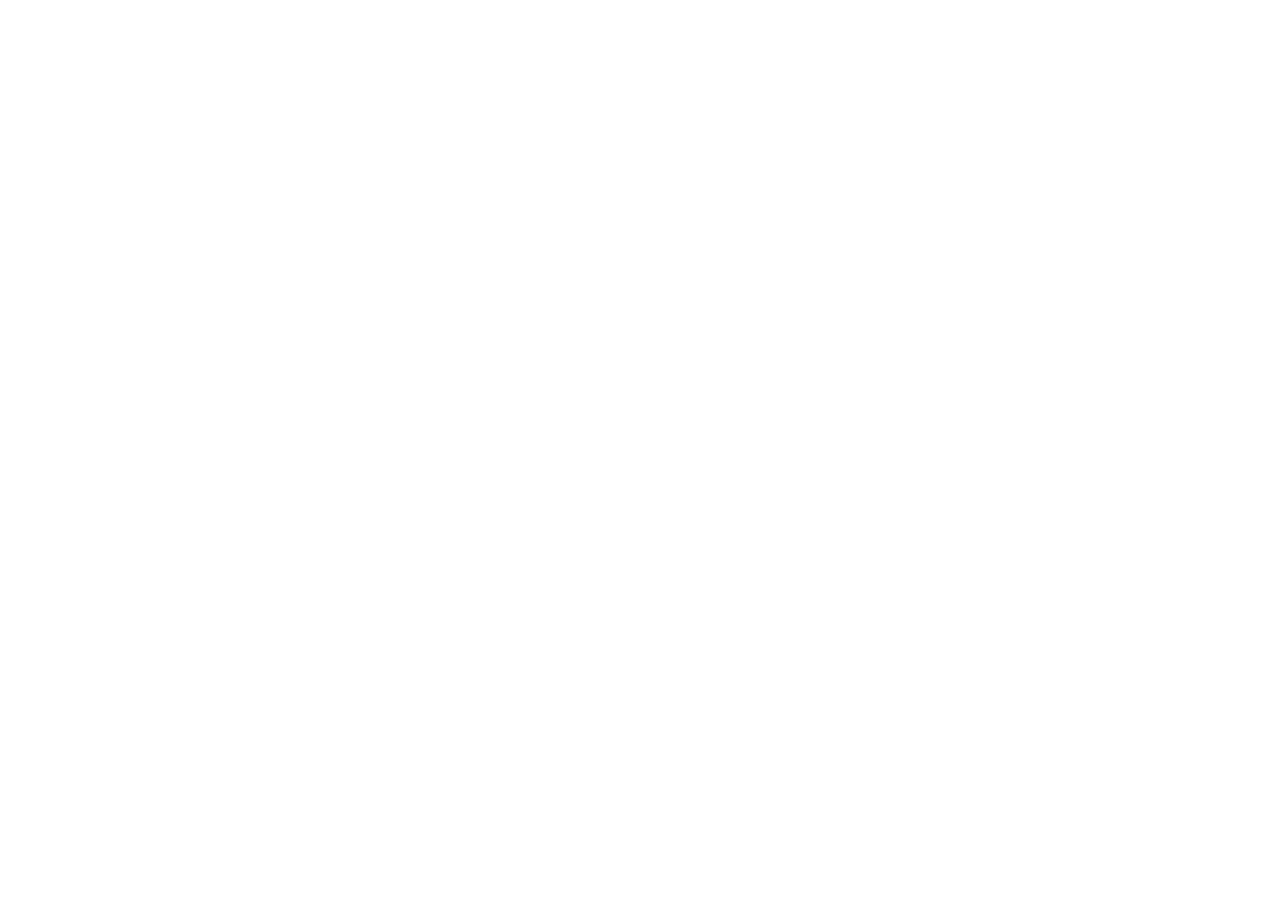
==== commit 5bedc239: "initial commit -calendy clone by Dev-mhidey" ====
--- a/index.html
+++ b/index.html
@@ -1,3362 +1,15 @@
 <!DOCTYPE html>
 <html lang="en">
 <head>
-  <meta charset="UTF-8" />
-  <meta name="viewport" content="width=device-width, initial-scale=1.0" />
-  <title>Calendly – Meeting Scheduling Software & AI Meeting Tools</title>
-  <style>
-/* ========================================================
-   CALENDLY FRONTEND CLONE STYLESHEET
-   Clean, Modern, Responsive Design System
-   ======================================================== */
-
-:root {
-  --color-primary: #0060E6;
-  --color-primary-hover: #004EC2;
-  --color-primary-light: #EBF3FE;
-  --color-text-main: #0B0D0F;
-  --color-text-secondary: #475467;
-  --color-text-muted: #667085;
-  --color-bg-page: #FFFFFF;
-  --color-bg-warm: #FAF8F5;
-  --color-bg-subtle: #F6F7F9;
-  --color-border: #E4E7EC;
-  --color-border-subtle: #F0F2F5;
-  --color-shadow: rgba(16, 24, 40, 0.08);
-  --color-shadow-lg: rgba(16, 24, 40, 0.12);
-  --font-family: 'Inter', -apple-system, BlinkMacSystemFont, "Segoe UI", Roboto, sans-serif;
-  --radius-sm: 6px;
-  --radius-md: 10px;
-  --radius-lg: 16px;
-  --radius-xl: 24px;
-  --radius-full: 9999px;
-  --max-width: 1240px;
-  --transition: all 0.2s cubic-bezier(0.16, 1, 0.3, 1);
-}
-
-/* Base & Reset */
-*, *::before, *::after {
-  box-sizing: border-box;
-  margin: 0;
-  padding: 0;
-}
-
-html {
-  font-size: 16px;
-  scroll-behavior: smooth;
-  -webkit-font-smoothing: antialiased;
-  -moz-osx-font-smoothing: grayscale;
-}
-
-body {
-  font-family: var(--font-family);
-  background-color: var(--color-bg-page);
-  color: var(--color-text-main);
-  line-height: 1.5;
-  overflow-x: hidden;
-}
-
-img, svg {
-  vertical-align: middle;
-}
-
-a {
-  color: inherit;
-  text-decoration: none;
-  transition: var(--transition);
-}
-
-button {
-  font-family: inherit;
-  border: none;
-  background: none;
-  cursor: pointer;
-  transition: var(--transition);
-}
-
-.container {
-  max-width: var(--max-width);
-  margin-left: auto;
-  margin-right: auto;
-  padding-left: 24px;
-  padding-right: 24px;
-}
-
-/* ========================================================
-   ANNOUNCEMENT BANNER
-   ======================================================== */
-.pure-banner-check {
-  display: none !important;
-}
-
-.pure-banner-check:checked + .announcement-banner {
-  display: none !important;
-}
-
-.announcement-banner {
-  background: #E8F1FD;
-  color: #0B0D0F;
-  border-bottom: 1px solid #D2E3FC;
-  padding: 10px 24px;
-  display: flex;
-  align-items: center;
-  justify-content: center;
-  position: relative;
-  font-size: 14px;
-  font-weight: 500;
-  transition: max-height 0.3s ease, opacity 0.3s ease;
-}
-
-.announcement-banner.hidden {
-  display: none;
-}
-
-.banner-content {
-  display: flex;
-  align-items: center;
-  gap: 12px;
-  text-align: center;
-  flex-wrap: wrap;
-  justify-content: center;
-}
-
-.banner-icon {
-  width: 16px;
-  height: 16px;
-  color: var(--color-primary);
-  flex-shrink: 0;
-}
-
-.banner-badge {
-  display: inline-flex;
-  align-items: center;
-  gap: 4px;
-  background: #FFFFFF;
-  color: var(--color-primary);
-  padding: 2px 10px;
-  border-radius: var(--radius-full);
-  font-size: 12px;
-  font-weight: 600;
-  cursor: pointer;
-  box-shadow: 0 1px 2px rgba(0,0,0,0.05);
-}
-
-.banner-badge:hover {
-  background: #F0F6FF;
-}
-
-.banner-close {
-  position: absolute;
-  right: 16px;
-  top: 50%;
-  transform: translateY(-50%);
-  color: #667085;
-  padding: 4px;
-  border-radius: var(--radius-sm);
-  display: flex;
-  align-items: center;
-  justify-content: center;
-  cursor: pointer;
-  user-select: none;
-}
-
-.banner-close:hover {
-  color: #0B0D0F;
-  background: rgba(0,0,0,0.05);
-}
-  display: flex;
-  align-items: center;
-  justify-content: center;
-}
-
-.banner-close:hover {
-  color: #0B0D0F;
-  background: rgba(0,0,0,0.05);
-}
-
-/* ========================================================
-   HEADER & NAVIGATION
-   ======================================================== */
-.site-header {
-  position: sticky;
-  top: 0;
-  z-index: 100;
-  background: rgba(255, 255, 255, 0.95);
-  backdrop-filter: blur(8px);
-  border-bottom: 1px solid var(--color-border-subtle);
-  transition: box-shadow 0.2s ease;
-}
-
-.site-header.scrolled {
-  box-shadow: 0 4px 16px rgba(0, 0, 0, 0.06);
-}
-
-.header-container {
-  max-width: var(--max-width);
-  margin: 0 auto;
-  padding: 0 24px;
-  height: 72px;
-  display: flex;
-  align-items: center;
-  justify-content: space-between;
-}
-
-.header-left {
-  display: flex;
-  align-items: center;
-  gap: 40px;
-}
-
-.logo {
-  display: flex;
-  align-items: center;
-  gap: 8px;
-  flex-shrink: 0;
-}
-
-.logo-icon {
-  width: 32px;
-  height: 32px;
-}
-
-.logo-text {
-  height: 22px;
-  width: auto;
-}
-
-.main-nav {
-  display: flex;
-  align-items: center;
-  gap: 8px;
-}
-
-.nav-item {
-  position: relative;
-  display: flex;
-  align-items: center;
-  height: 72px; /* full header height */
-}
-
-.nav-link {
-  display: inline-flex;
-  align-items: center;
-  gap: 6px;
-  padding: 8px 14px;
-  font-size: 15px;
-  font-weight: 500;
-  color: var(--color-text-main);
-  border-radius: var(--radius-sm);
-  transition: var(--transition);
-  cursor: pointer;
-  user-select: none;
-}
-
-.nav-link:hover {
-  background-color: var(--color-bg-subtle);
-  color: var(--color-primary);
-}
-
-.nav-link .chevron {
-  transition: transform 0.2s ease;
-  pointer-events: none;
-}
-
-.nav-item:hover .nav-link .chevron,
-.nav-item.open .nav-link .chevron {
-  transform: rotate(180deg);
-}
-
-/* Dropdown Menus */
-.dropdown-menu {
-  position: absolute;
-  top: 64px;
-  left: 0;
-  padding: 24px;
-  background: #FFFFFF;
-  border: 1px solid var(--color-border);
-  border-radius: var(--radius-lg);
-  box-shadow: 0 16px 48px var(--color-shadow-lg);
-  opacity: 0;
-  visibility: hidden;
-  pointer-events: none;
-  transform: translateY(6px);
-  transition: opacity 0.2s cubic-bezier(0.16, 1, 0.3, 1), transform 0.2s cubic-bezier(0.16, 1, 0.3, 1), visibility 0.2s;
-  z-index: 1000;
-  display: flex;
-  gap: 28px;
-}
-
-/* Seamless bridge so mouse movement to menu is never dropped */
-.dropdown-menu::before {
-  content: "";
-  position: absolute;
-  top: -24px;
-  left: 0;
-  right: 0;
-  height: 24px;
-  background: transparent;
-}
-
-.nav-item:hover .dropdown-menu,
-.nav-item.open .dropdown-menu {
-  opacity: 1;
-  visibility: visible;
-  pointer-events: auto;
-  transform: translateY(0);
-}
-
-.product-dropdown {
-  width: 580px;
-}
-
-.solutions-dropdown {
-  width: 600px;
-}
-
-.resources-dropdown {
-  width: 560px;
-}
-
-.dropdown-column {
-  flex: 1;
-  display: flex;
-  flex-col: column;
-  flex-direction: column;
-  gap: 8px;
-}
-
-.dropdown-label {
-  font-size: 11px;
-  font-weight: 700;
-  text-transform: uppercase;
-  letter-spacing: 0.08em;
-  color: var(--color-text-muted);
-  margin-bottom: 6px;
-  padding-left: 8px;
-}
-
-.dropdown-item {
-  display: flex;
-  align-items: center;
-  gap: 12px;
-  padding: 10px;
-  border-radius: var(--radius-md);
-  transition: var(--transition);
-}
-
-.dropdown-item:hover {
-  background: var(--color-bg-subtle);
-}
-
-.dropdown-icon {
-  width: 36px;
-  height: 36px;
-  border-radius: var(--radius-sm);
-  display: flex;
-  align-items: center;
-  justify-content: center;
-  flex-shrink: 0;
-}
-
-.dropdown-icon svg {
-  width: 20px;
-  height: 20px;
-}
-
-.scheduling-icon { background: #0060E6; }
-.ai-icon { background: #8B5CF6; }
-.notetaker-icon { background: #B89FFA; }
-.contacts-icon { background: #F8961F; }
-.payments-icon { background: #00BFA5; }
-
-.dropdown-item-title {
-  font-size: 14px;
-  font-weight: 600;
-  color: var(--color-text-main);
-  display: flex;
-  align-items: center;
-  gap: 6px;
-}
-
-.dropdown-item-desc {
-  font-size: 12px;
-  color: var(--color-text-secondary);
-  display: block;
-}
-
-.dropdown-link-item {
-  padding: 8px 12px;
-  font-size: 14px;
-  font-weight: 500;
-  color: var(--color-text-main);
-  border-radius: var(--radius-sm);
-  transition: var(--transition);
-}
-
-.dropdown-link-item:hover {
-  background: var(--color-bg-subtle);
-  color: var(--color-primary);
-  transform: translateX(2px);
-}
-
-/* Badges */
-.badge {
-  display: inline-block;
-  font-size: 11px;
-  font-weight: 600;
-  padding: 2px 7px;
-  border-radius: var(--radius-full);
-  background: #F2F4F7;
-  color: var(--color-text-secondary);
-  line-height: 1.2;
-}
-
-/* Header Buttons */
-.header-right {
-  display: flex;
-  align-items: center;
-  gap: 12px;
-}
-
-.btn-text {
-  font-size: 15px;
-  font-weight: 600;
-  color: var(--color-text-main);
-  padding: 10px 14px;
-  border-radius: var(--radius-sm);
-}
-
-.btn-text:hover {
-  color: var(--color-primary);
-}
-
-.btn-secondary {
-  display: inline-flex;
-  align-items: center;
-  justify-content: center;
-  padding: 10px 18px;
-  font-size: 15px;
-  font-weight: 600;
-  border: 1.5px solid var(--color-border);
-  border-radius: var(--radius-full);
-  color: var(--color-text-main);
-  background: #FFFFFF;
-}
-
-.btn-secondary:hover {
-  border-color: var(--color-text-main);
-  background: var(--color-bg-subtle);
-}
-
-.btn-primary {
-  display: inline-flex;
-  align-items: center;
-  justify-content: center;
-  padding: 11px 22px;
-  font-size: 15px;
-  font-weight: 600;
-  background: var(--color-primary);
-  color: #FFFFFF;
-  border-radius: var(--radius-full);
-  box-shadow: 0 1px 3px rgba(0, 96, 230, 0.25);
-}
-
-.btn-primary:hover {
-  background: var(--color-primary-hover);
-  box-shadow: 0 4px 12px rgba(0, 96, 230, 0.35);
-  transform: translateY(-1px);
-}
-
-.btn-lg {
-  padding: 14px 28px;
-  font-size: 16px;
-}
-
-.mobile-menu-checkbox {
-  display: none !important;
-}
-
-.mobile-menu-btn {
-  display: none;
-  flex-direction: column;
-  gap: 5px;
-  padding: 8px;
-  border-radius: var(--radius-sm);
-  cursor: pointer;
-  user-select: none;
-}
-
-.mobile-menu-btn span {
-  width: 22px;
-  height: 2px;
-  background: var(--color-text-main);
-  transition: transform 0.25s ease, opacity 0.2s ease;
-}
-
-.mobile-menu-checkbox:checked ~ .site-header .mobile-menu-btn span:nth-child(1) {
-  transform: translateY(7px) rotate(45deg);
-}
-
-.mobile-menu-checkbox:checked ~ .site-header .mobile-menu-btn span:nth-child(2) {
-  opacity: 0;
-}
-
-.mobile-menu-checkbox:checked ~ .site-header .mobile-menu-btn span:nth-child(3) {
-  transform: translateY(-7px) rotate(-45deg);
-}
-
-.mobile-menu {
-  display: none;
-  position: fixed;
-  top: 72px;
-  left: 0;
-  right: 0;
-  bottom: 0;
-  background: #FFFFFF;
-  padding: 24px;
-  overflow-y: auto;
-  z-index: 99;
-}
-
-.mobile-menu-checkbox:checked ~ .mobile-menu {
-  display: block;
-}
-
-.mobile-nav {
-  display: flex;
-  flex-direction: column;
-  gap: 8px;
-}
-
-details.mobile-nav-item {
-  width: 100%;
-  border-bottom: 1px solid var(--color-border-subtle);
-}
-
-details.mobile-nav-item summary {
-  list-style: none;
-  cursor: pointer;
-  outline: none;
-}
-
-details.mobile-nav-item summary::-webkit-details-marker {
-  display: none;
-}
-
-.mobile-nav-link {
-  display: flex;
-  align-items: center;
-  justify-content: space-between;
-  width: 100%;
-  padding: 14px 0;
-  font-size: 17px;
-  font-weight: 600;
-  color: var(--color-text-main);
-  text-align: left;
-}
-
-.mobile-nav-link svg {
-  transition: transform 0.2s ease;
-}
-
-details.mobile-nav-item[open] .mobile-nav-link svg {
-  transform: rotate(180deg);
-}
-
-.mobile-submenu {
-  display: flex;
-  flex-direction: column;
-  gap: 12px;
-  padding: 12px 16px;
-  background: var(--color-bg-subtle);
-  border-radius: var(--radius-md);
-  margin-bottom: 12px;
-}
-
-.mobile-submenu a {
-  font-size: 15px;
-  color: var(--color-text-secondary);
-}
-
-.mobile-menu-cta {
-  margin-top: 32px;
-  display: flex;
-  flex-direction: column;
-  gap: 12px;
-}
-
-.full-width {
-  width: 100%;
-}
-
-/* ========================================================
-   SECTION 1: HERO
-   ======================================================== */
-.hero-section {
-  padding: 40px 16px 80px;
-  background: linear-gradient(180deg, #FAF8F5 0%, #FFFFFF 100%);
-}
-
-.hero-wrapper {
-  max-width: var(--max-width);
-  margin: 0 auto;
-}
-
-.hero-content {
-  text-align: center;
-  max-width: 840px;
-  margin: 0 auto 48px;
-}
-
-.hero-title {
-  font-size: 56px;
-  font-weight: 800;
-  line-height: 1.1;
-  letter-spacing: -0.03em;
-  color: var(--color-text-main);
-  margin-bottom: 20px;
-}
-
-.hero-subtitle {
-  font-size: 20px;
-  line-height: 1.5;
-  color: var(--color-text-secondary);
-  max-width: 680px;
-  margin: 0 auto 32px;
-}
-
-.hero-cta-group {
-  display: flex;
-  align-items: center;
-  justify-content: center;
-  gap: 16px;
-  flex-wrap: wrap;
-  margin-bottom: 16px;
-}
-
-.btn-oauth {
-  display: inline-flex;
-  align-items: center;
-  gap: 12px;
-  padding: 12px 24px;
-  font-size: 15px;
-  font-weight: 600;
-  color: #FFFFFF;
-  background: var(--color-text-main);
-  border-radius: var(--radius-full);
-  box-shadow: 0 4px 14px rgba(0, 0, 0, 0.1);
-}
-
-.btn-oauth:hover {
-  background: #252c38;
-  transform: translateY(-1px);
-  box-shadow: 0 6px 20px rgba(0, 0, 0, 0.15);
-}
-
-.oauth-icon {
-  width: 22px;
-  height: 22px;
-  display: flex;
-  align-items: center;
-  justify-content: center;
-  background: #FFFFFF;
-  border-radius: 4px;
-  padding: 2px;
-}
-
-.oauth-icon svg {
-  width: 100%;
-  height: 100%;
-}
-
-.hero-note {
-  font-size: 14px;
-  color: var(--color-text-muted);
-}
-
-.hero-note a {
-  color: var(--color-text-main);
-  text-decoration: underline;
-  text-underline-offset: 3px;
-}
-
-.hero-note a:hover {
-  color: var(--color-primary);
-}
-
-/* ========================================================
-   HERO PRODUCT TABS & INTERACTIVE MOCKUPS
-   ======================================================== */
-.hero-tabs-section {
-  background: #FFFFFF;
-  border: 1px solid var(--color-border);
-  border-radius: var(--radius-xl);
-  padding: 32px;
-  box-shadow: 0 16px 48px var(--color-shadow);
-}
-
-.hero-tabs {
-  display: flex;
-  align-items: center;
-  justify-content: center;
-  gap: 8px;
-  padding: 6px;
-  background: var(--color-bg-subtle);
-  border-radius: var(--radius-full);
-  max-width: fit-content;
-  margin: 0 auto 36px;
-  flex-wrap: wrap;
-}
-
-.hero-tab {
-  display: inline-flex;
-  align-items: center;
-  gap: 8px;
-  padding: 10px 20px;
-  font-size: 14px;
-  font-weight: 600;
-  color: var(--color-text-secondary);
-  border-radius: var(--radius-full);
-  transition: var(--transition);
-  cursor: pointer;
-  user-select: none;
-}
-
-.hero-tab:hover {
-  color: var(--color-text-main);
-}
-
-/* Pure CSS Tab Controls */
-.pure-tab-radio {
-  display: none !important;
-}
-
-#tab_sched_input:checked ~ .hero-tabs-section label.label-sched,
-#tab_cal_input:checked ~ .hero-tabs-section label.label-cal,
-#tab_note_input:checked ~ .hero-tabs-section label.label-note,
-#tab_pay_input:checked ~ .hero-tabs-section label.label-pay {
-  background: #FFFFFF;
-  color: var(--color-text-main);
-  box-shadow: 0 2px 8px rgba(0, 0, 0, 0.08);
-}
-
-.tab-dot {
-  width: 8px;
-  height: 8px;
-  border-radius: 50%;
-}
-
-.scheduling-dot { background: #0060E6; }
-.callie-dot { background: #8B5CF6; }
-.notetaker-dot { background: #B89FFA; }
-.payments-dot { background: #00BFA5; }
-
-/* Tab Panels */
-.hero-tab-panel {
-  display: none;
-  grid-template-columns: 1fr 1.2fr;
-  gap: 48px;
-  align-items: center;
-  animation: fadeIn 0.3s ease;
-}
-
-#tab_sched_input:checked ~ .hero-tabs-section .panel-sched,
-#tab_cal_input:checked ~ .hero-tabs-section .panel-cal,
-#tab_note_input:checked ~ .hero-tabs-section .panel-note,
-#tab_pay_input:checked ~ .hero-tabs-section .panel-pay {
-  display: grid;
-}
-
-@keyframes fadeIn {
-  from { opacity: 0; transform: translateY(6px); }
-  to { opacity: 1; transform: translateY(0); }
-}
-
-.tab-panel-content h2 {
-  font-size: 32px;
-  font-weight: 700;
-  line-height: 1.25;
-  color: var(--color-text-main);
-  margin-bottom: 16px;
-  letter-spacing: -0.02em;
-}
-
-.tab-panel-content p {
-  font-size: 17px;
-  line-height: 1.6;
-  color: var(--color-text-secondary);
-  margin-bottom: 24px;
-}
-
-.link-arrow {
-  display: inline-flex;
-  align-items: center;
-  gap: 8px;
-  font-size: 15px;
-  font-weight: 600;
-  color: var(--color-primary);
-}
-
-.link-arrow:hover {
-  gap: 12px;
-  color: var(--color-primary-hover);
-}
-
-.link-arrow svg {
-  transition: transform 0.2s ease;
-}
-
-.link-arrow:hover svg {
-  transform: translateX(4px);
-}
-
-/* Mockup Containers */
-.tab-panel-visual {
-  background: var(--color-bg-subtle);
-  border-radius: var(--radius-lg);
-  padding: 32px;
-  min-height: 380px;
-  display: flex;
-  align-items: center;
-  justify-content: center;
-  border: 1px solid var(--color-border-subtle);
-}
-
-/* Scheduling Mockup */
-.scheduling-mockup {
-  background: #FFFFFF;
-  border-radius: var(--radius-lg);
-  padding: 24px;
-  box-shadow: 0 8px 24px rgba(0, 0, 0, 0.08);
-  width: 100%;
-  max-width: 440px;
-  border: 1px solid var(--color-border);
-}
-
-.mockup-header {
-  display: flex;
-  align-items: center;
-  gap: 12px;
-  padding-bottom: 16px;
-  border-bottom: 1px solid var(--color-border-subtle);
-  margin-bottom: 16px;
-}
-
-.mockup-avatar {
-  width: 40px;
-  height: 40px;
-  border-radius: 50%;
-  background: linear-gradient(135deg, #0060E6, #6AB0FF);
-}
-
-.mockup-name {
-  font-size: 15px;
-  font-weight: 600;
-  color: var(--color-text-main);
-}
-
-.mockup-event {
-  font-size: 13px;
-  color: var(--color-text-muted);
-}
-
-.mockup-calendar {
-  margin-bottom: 16px;
-}
-
-.cal-header {
-  display: flex;
-  justify-content: space-between;
-  align-items: center;
-  font-weight: 600;
-  font-size: 14px;
-  margin-bottom: 12px;
-}
-
-.cal-nav button {
-  padding: 4px 8px;
-  border-radius: var(--radius-sm);
-  background: var(--color-bg-subtle);
-  font-size: 12px;
-}
-
-.cal-days {
-  display: grid;
-  grid-template-columns: repeat(5, 1fr);
-  text-align: center;
-  font-size: 12px;
-  font-weight: 600;
-  color: var(--color-text-muted);
-  margin-bottom: 8px;
-}
-
-.cal-grid {
-  display: grid;
-  grid-template-columns: repeat(5, 1fr);
-  gap: 6px;
-  text-align: center;
-}
-
-.cal-grid span {
-  padding: 8px 4px;
-  font-size: 13px;
-  border-radius: var(--radius-sm);
-  color: #98A2B3;
-  cursor: default;
-}
-
-.cal-grid span.available {
-  color: var(--color-text-main);
-  font-weight: 600;
-  background: #F0F6FF;
-  cursor: pointer;
-  transition: var(--transition);
-}
-
-.cal-grid span.available:hover {
-  background: #D8E7FD;
-}
-
-.cal-grid span.selected {
-  background: var(--color-primary);
-  color: #FFFFFF;
-}
-
-.mockup-times {
-  display: flex;
-  gap: 8px;
-  overflow-x: auto;
-  padding-top: 8px;
-}
-
-.time-slot {
-  padding: 8px 12px;
-  border: 1px solid var(--color-border);
-  border-radius: var(--radius-sm);
-  font-size: 13px;
-  font-weight: 500;
-  white-space: nowrap;
-  cursor: pointer;
-  transition: var(--transition);
-}
-
-.time-slot:hover {
-  border-color: var(--color-primary);
-  color: var(--color-primary);
-}
-
-.time-slot.active {
-  background: var(--color-primary);
-  border-color: var(--color-primary);
-  color: #FFFFFF;
-}
-
-/* Callie (AI) Mockup */
-.callie-mockup {
-  width: 100%;
-  max-width: 440px;
-}
-
-.email-thread {
-  display: flex;
-  flex-direction: column;
-  gap: 12px;
-}
-
-.email-msg {
-  padding: 14px 18px;
-  border-radius: var(--radius-md);
-  font-size: 14px;
-  line-height: 1.4;
-  box-shadow: 0 2px 8px rgba(0, 0, 0, 0.04);
-}
-
-.email-msg.sent {
-  background: #FFFFFF;
-  align-self: flex-start;
-  border: 1px solid var(--color-border);
-}
-
-.email-msg.received {
-  background: #FFFFFF;
-  align-self: flex-start;
-  border: 1px solid var(--color-border);
-}
-
-.email-msg.callie-msg {
-  background: linear-gradient(135deg, #F5F3FF, #EDE9FE);
-  border: 1px solid #DDD6FE;
-  align-self: stretch;
-}
-
-.callie-badge-inline {
-  display: inline-flex;
-  align-items: center;
-  gap: 4px;
-  font-size: 12px;
-  font-weight: 700;
-  color: #7C3AED;
-  margin-bottom: 6px;
-}
-
-.callie-sparkle {
-  font-size: 14px;
-}
-
-/* Notetaker Mockup */
-.notetaker-mockup {
-  width: 100%;
-  max-width: 420px;
-}
-
-.note-card {
-  background: #FFFFFF;
-  border-radius: var(--radius-lg);
-  padding: 24px;
-  border: 1px solid var(--color-border);
-  box-shadow: 0 8px 24px rgba(0, 0, 0, 0.08);
-}
-
-.note-header {
-  display: flex;
-  align-items: center;
-  gap: 8px;
-  font-size: 12px;
-  font-weight: 700;
-  text-transform: uppercase;
-  color: #7C3AED;
-  margin-bottom: 8px;
-}
-
-.note-card h4 {
-  font-size: 16px;
-  font-weight: 700;
-  margin-bottom: 4px;
-}
-
-.note-time {
-  font-size: 12px;
-  color: var(--color-text-muted);
-  margin-bottom: 16px;
-}
-
-.note-section {
-  margin-top: 14px;
-  padding-top: 14px;
-  border-top: 1px solid var(--color-border-subtle);
-}
-
-.note-section h5 {
-  font-size: 12px;
-  font-weight: 700;
-  text-transform: uppercase;
-  color: var(--color-text-muted);
-  margin-bottom: 8px;
-}
-
-.note-section ul {
-  padding-left: 20px;
-  font-size: 13px;
-  color: var(--color-text-secondary);
-  display: flex;
-  flex-direction: column;
-  gap: 4px;
-}
-
-.action-item {
-  display: flex;
-  align-items: center;
-  gap: 8px;
-  font-size: 13px;
-  margin-bottom: 6px;
-  color: var(--color-text-main);
-}
-
-.action-item .check {
-  display: inline-flex;
-  align-items: center;
-  justify-content: center;
-  width: 18px;
-  height: 18px;
-  border-radius: 50%;
-  background: #10B981;
-  color: #FFFFFF;
-  font-size: 11px;
-}
-
-.action-item .check.pending {
-  background: #F3F4F6;
-  color: #6B7280;
-  font-size: 16px;
-}
-
-/* Payments Mockup */
-.payments-mockup {
-  width: 100%;
-  max-width: 380px;
-}
-
-.payment-card {
-  background: #FFFFFF;
-  border-radius: var(--radius-lg);
-  padding: 24px;
-  border: 1px solid var(--color-border);
-  box-shadow: 0 8px 24px rgba(0, 0, 0, 0.08);
-  text-align: center;
-}
-
-.payment-icon {
-  font-size: 32px;
-  margin-bottom: 8px;
-}
-
-.payment-card h4 {
-  font-size: 17px;
-  font-weight: 700;
-  margin-bottom: 4px;
-}
-
-.payment-price {
-  font-size: 32px;
-  font-weight: 800;
-  color: var(--color-text-main);
-  margin-bottom: 16px;
-}
-
-.payment-details {
-  background: var(--color-bg-subtle);
-  border-radius: var(--radius-md);
-  padding: 12px 16px;
-  margin-bottom: 20px;
-  display: flex;
-  flex-direction: column;
-  gap: 8px;
-}
-
-.payment-row {
-  display: flex;
-  justify-content: space-between;
-  font-size: 13px;
-  color: var(--color-text-secondary);
-}
-
-.payment-row.total {
-  border-top: 1px solid var(--color-border);
-  padding-top: 8px;
-  font-weight: 700;
-  color: var(--color-text-main);
-  font-size: 14px;
-}
-
-.payment-btn {
-  width: 100%;
-  padding: 12px;
-  background: #00BFA5;
-  color: #FFFFFF;
-  border-radius: var(--radius-md);
-  font-weight: 600;
-  font-size: 15px;
-  box-shadow: 0 4px 12px rgba(0, 191, 165, 0.25);
-  margin-bottom: 12px;
-}
-
-.payment-btn:hover {
-  background: #00A892;
-}
-
-.payment-methods {
-  display: flex;
-  justify-content: center;
-  gap: 8px;
-}
-
-.pay-method {
-  font-size: 11px;
-  font-weight: 600;
-  padding: 2px 8px;
-  background: var(--color-bg-subtle);
-  border-radius: var(--radius-sm);
-  color: var(--color-text-muted);
-}
-
-/* ========================================================
-   SECTION 2: LOGOS / SOCIAL PROOF
-   ======================================================== */
-.logos-section {
-  padding: 60px 0;
-  border-top: 1px solid var(--color-border-subtle);
-  border-bottom: 1px solid var(--color-border-subtle);
-  background: #FFFFFF;
-}
-
-.logos-heading {
-  text-align: center;
-  font-size: 15px;
-  font-weight: 600;
-  color: var(--color-text-muted);
-  margin-bottom: 32px;
-  letter-spacing: 0.02em;
-}
-
-.logos-grid {
-  display: flex;
-  align-items: center;
-  justify-content: center;
-  gap: 48px;
-  flex-wrap: wrap;
-}
-
-.logo-item {
-  height: 28px;
-  display: flex;
-  align-items: center;
-  opacity: 0.7;
-  filter: grayscale(100%);
-  transition: var(--transition);
-}
-
-.logo-item:hover {
-  opacity: 1;
-  filter: grayscale(0%);
-}
-
-.logo-item svg {
-  height: 28px;
-  width: auto;
-}
-
-/* ========================================================
-   SECTION 3: HOW IT WORKS
-   ======================================================== */
-.how-section {
-  padding: 100px 0;
-  background: var(--color-bg-page);
-}
-
-.section-header {
-  text-align: center;
-  max-width: 640px;
-  margin: 0 auto 60px;
-}
-
-.section-eyebrow {
-  display: inline-block;
-  font-size: 13px;
-  font-weight: 700;
-  text-transform: uppercase;
-  letter-spacing: 0.08em;
-  color: var(--color-primary);
-  margin-bottom: 12px;
-}
-
-.section-title {
-  font-size: 40px;
-  font-weight: 800;
-  line-height: 1.2;
-  letter-spacing: -0.02em;
-  color: var(--color-text-main);
-  margin-bottom: 16px;
-}
-
-.section-subtitle {
-  font-size: 18px;
-  color: var(--color-text-secondary);
-  line-height: 1.5;
-}
-
-.steps-grid {
-  display: grid;
-  grid-template-columns: repeat(3, 1fr);
-  gap: 32px;
-}
-
-.step-card {
-  position: relative;
-  background: var(--color-bg-subtle);
-  border: 1px solid var(--color-border-subtle);
-  border-radius: var(--radius-lg);
-  padding: 36px 28px;
-  transition: var(--transition);
-}
-
-.step-card:hover {
-  transform: translateY(-4px);
-  box-shadow: 0 12px 32px var(--color-shadow);
-  border-color: var(--color-border);
-}
-
-.step-number {
-  position: absolute;
-  top: 24px;
-  right: 24px;
-  font-size: 32px;
-  font-weight: 800;
-  color: #D0D5DD;
-  line-height: 1;
-}
-
-.step-visual {
-  margin-bottom: 24px;
-}
-
-.step-icon-wrap {
-  width: 56px;
-  height: 56px;
-  border-radius: var(--radius-md);
-  display: flex;
-  align-items: center;
-  justify-content: center;
-}
-
-.step-icon-wrap.blue { background: #0060E6; box-shadow: 0 8px 16px rgba(0, 96, 230, 0.25); }
-.step-icon-wrap.purple { background: #8B5CF6; box-shadow: 0 8px 16px rgba(139, 92, 246, 0.25); }
-.step-icon-wrap.teal { background: #00BFA5; box-shadow: 0 8px 16px rgba(0, 191, 165, 0.25); }
-
-.step-card h3 {
-  font-size: 20px;
-  font-weight: 700;
-  color: var(--color-text-main);
-  margin-bottom: 12px;
-}
-
-.step-card p {
-  font-size: 15px;
-  color: var(--color-text-secondary);
-  line-height: 1.6;
-}
-
-/* ========================================================
-   SECTION 4: INTEGRATIONS
-   ======================================================== */
-.integrations-section {
-  padding: 100px 0;
-  background: linear-gradient(180deg, #FAF8F5 0%, #FFFFFF 100%);
-  border-top: 1px solid var(--color-border-subtle);
-}
-
-.integrations-layout {
-  display: grid;
-  grid-template-columns: 1fr 1fr;
-  gap: 64px;
-  align-items: center;
-}
-
-.integrations-content .section-title {
-  text-align: left;
-}
-
-.integrations-content .section-subtitle {
-  margin-bottom: 28px;
-}
-
-.integrations-grid-visual {
-  display: flex;
-  flex-direction: column;
-  gap: 16px;
-}
-
-.int-row {
-  display: flex;
-  gap: 16px;
-  justify-content: center;
-}
-
-.int-row:nth-child(2) {
-  padding-left: 32px;
-}
-
-.integration-card {
-  display: flex;
-  align-items: center;
-  gap: 12px;
-  background: #FFFFFF;
-  border: 1px solid var(--color-border);
-  border-radius: var(--radius-md);
-  padding: 14px 20px;
-  box-shadow: 0 4px 16px var(--color-shadow);
-  transition: var(--transition);
-  min-width: 170px;
-}
-
-.integration-card:hover {
-  transform: translateY(-2px);
-  box-shadow: 0 8px 24px var(--color-shadow-lg);
-  border-color: var(--color-primary);
-}
-
-.int-logo {
-  width: 32px;
-  height: 32px;
-  display: flex;
-  align-items: center;
-  justify-content: center;
-  flex-shrink: 0;
-}
-
-.int-logo svg {
-  width: 28px;
-  height: 28px;
-}
-
-.integration-card span {
-  font-size: 14px;
-  font-weight: 600;
-  color: var(--color-text-main);
-}
-
-/* ========================================================
-   SECTION 5: TESTIMONIALS & STATS
-   ======================================================== */
-.testimonials-section {
-  padding: 100px 0;
-  background: var(--color-bg-page);
-}
-
-.testimonials-grid {
-  display: grid;
-  grid-template-columns: repeat(3, 1fr);
-  gap: 28px;
-  margin-bottom: 64px;
-}
-
-.testimonial-card {
-  background: #FFFFFF;
-  border: 1px solid var(--color-border);
-  border-radius: var(--radius-lg);
-  padding: 32px;
-  box-shadow: 0 4px 20px var(--color-shadow);
-  display: flex;
-  flex-direction: column;
-  justify-content: space-between;
-  transition: var(--transition);
-}
-
-.testimonial-card:hover {
-  transform: translateY(-4px);
-  box-shadow: 0 12px 32px var(--color-shadow-lg);
-}
-
-.testimonial-card.featured {
-  border-color: #DDD6FE;
-  background: linear-gradient(180deg, #FAF8FF 0%, #FFFFFF 100%);
-}
-
-.stars {
-  color: #F59E0B;
-  font-size: 18px;
-  letter-spacing: 2px;
-  margin-bottom: 16px;
-}
-
-.testimonial-text {
-  font-size: 16px;
-  line-height: 1.6;
-  color: var(--color-text-main);
-  margin-bottom: 24px;
-  font-style: italic;
-}
-
-.testimonial-author {
-  display: flex;
-  align-items: center;
-  gap: 12px;
-}
-
-.author-avatar {
-  width: 44px;
-  height: 44px;
-  border-radius: 50%;
-  display: flex;
-  align-items: center;
-  justify-content: center;
-  color: #FFFFFF;
-  font-weight: 700;
-  font-size: 14px;
-  flex-shrink: 0;
-}
-
-.author-name {
-  font-size: 15px;
-  font-weight: 700;
-  color: var(--color-text-main);
-}
-
-.author-role {
-  font-size: 13px;
-  color: var(--color-text-muted);
-}
-
-/* Stats Bar */
-.stats-bar {
-  display: grid;
-  grid-template-columns: repeat(4, 1fr);
-  gap: 24px;
-  background: var(--color-bg-subtle);
-  border: 1px solid var(--color-border-subtle);
-  border-radius: var(--radius-lg);
-  padding: 40px;
-  text-align: center;
-}
-
-.stat-number {
-  font-size: 40px;
-  font-weight: 800;
-  color: var(--color-primary);
-  line-height: 1.1;
-  margin-bottom: 6px;
-  letter-spacing: -0.02em;
-}
-
-.stat-label {
-  font-size: 14px;
-  font-weight: 600;
-  color: var(--color-text-secondary);
-}
-
-/* ========================================================
-   CTA SECTION
-   ======================================================== */
-.cta-section {
-  padding: 40px 0 100px;
-}
-
-.cta-card {
-  background: #0B0D0F;
-  color: #FFFFFF;
-  border-radius: var(--radius-xl);
-  padding: 72px 32px;
-  text-align: center;
-  background-image: radial-gradient(circle at 50% 0%, #1E3A8A 0%, #0B0D0F 70%);
-}
-
-.cta-card h2 {
-  font-size: 44px;
-  font-weight: 800;
-  line-height: 1.2;
-  letter-spacing: -0.02em;
-  margin-bottom: 16px;
-}
-
-.cta-card p {
-  font-size: 18px;
-  color: #94A3B8;
-  max-width: 600px;
-  margin: 0 auto 36px;
-}
-
-.cta-buttons {
-  display: flex;
-  align-items: center;
-  justify-content: center;
-  gap: 16px;
-  flex-wrap: wrap;
-  margin-bottom: 20px;
-}
-
-.cta-card .btn-secondary {
-  color: #FFFFFF;
-  background: transparent;
-  border-color: #334155;
-}
-
-.cta-card .btn-secondary:hover {
-  background: #1E293B;
-  border-color: #475569;
-}
-
-.cta-note {
-  font-size: 13px !important;
-  color: #64748B !important;
-  margin-bottom: 0 !important;
-}
-
-/* ========================================================
-   FOOTER
-   ======================================================== */
-.site-footer {
-  background: #0B0D0F;
-  color: #94A3B8;
-  padding: 80px 0 32px;
-  border-top: 1px solid #1E293B;
-}
-
-.footer-grid {
-  display: grid;
-  grid-template-columns: 2fr repeat(4, 1fr);
-  gap: 48px;
-  margin-bottom: 64px;
-}
-
-.footer-brand {
-  display: flex;
-  flex-direction: column;
-  gap: 16px;
-}
-
-.footer-tagline {
-  font-size: 15px;
-  color: #64748B;
-  max-width: 240px;
-}
-
-.social-links {
-  display: flex;
-  gap: 16px;
-  margin-top: 8px;
-}
-
-.social-links a {
-  color: #64748B;
-  display: flex;
-  align-items: center;
-  justify-content: center;
-  width: 36px;
-  height: 36px;
-  border-radius: 50%;
-  background: #1E293B;
-  transition: var(--transition);
-}
-
-.social-links a:hover {
-  color: #FFFFFF;
-  background: var(--color-primary);
-}
-
-.footer-col {
-  display: flex;
-  flex-direction: column;
-  gap: 12px;
-}
-
-.footer-col h4 {
-  color: #FFFFFF;
-  font-size: 14px;
-  font-weight: 700;
-  text-transform: uppercase;
-  letter-spacing: 0.05em;
-  margin-bottom: 8px;
-}
-
-.footer-col a {
-  font-size: 14px;
-  color: #94A3B8;
-  transition: var(--transition);
-}
-
-.footer-col a:hover {
-  color: #FFFFFF;
-  transform: translateX(2px);
-}
-
-.footer-bottom {
-  display: flex;
-  align-items: center;
-  justify-content: space-between;
-  padding-top: 32px;
-  border-top: 1px solid #1E293B;
-  font-size: 13px;
-  color: #64748B;
-  flex-wrap: wrap;
-  gap: 16px;
-}
-
-.footer-legal {
-  display: flex;
-  gap: 24px;
-}
-
-.footer-legal a:hover {
-  color: #FFFFFF;
-}
-
-/* ========================================================
-   PRODUCT FEATURE SHOWCASE SECTIONS (4 SECTIONS)
-   ======================================================== */
-.product-feature-section {
-  padding: 100px 0;
-  background: #FFFFFF;
-  border-top: 1px solid var(--color-border-subtle);
-}
-
-.product-feature-section.alternate {
-  background: var(--color-bg-warm);
-}
-
-.feature-layout {
-  display: grid;
-  grid-template-columns: 1fr 1fr;
-  gap: 64px;
-  align-items: center;
-}
-
-.feature-layout.reverse {
-  direction: rtl;
-}
-
-.feature-layout.reverse > * {
-  direction: ltr;
-}
-
-.feature-content .section-title {
-  text-align: left;
-  font-size: 38px;
-  line-height: 1.2;
-  margin-bottom: 20px;
-}
-
-.feature-content .section-subtitle {
-  text-align: left;
-  margin-bottom: 28px;
-  font-size: 17px;
-  line-height: 1.6;
-}
-
-.feature-checklist {
-  list-style: none;
-  display: flex;
-  flex-direction: column;
-  gap: 16px;
-  margin-bottom: 32px;
-}
-
-.feature-checklist li {
-  display: flex;
-  align-items: flex-start;
-  gap: 14px;
-  font-size: 15px;
-  color: var(--color-text-secondary);
-  line-height: 1.5;
-}
-
-.feature-checklist strong {
-  color: var(--color-text-main);
-}
-
-.feature-check {
-  display: inline-flex;
-  align-items: center;
-  justify-content: center;
-  width: 22px;
-  height: 22px;
-  border-radius: 50%;
-  background: var(--color-primary-light);
-  color: var(--color-primary);
-  font-weight: 700;
-  font-size: 13px;
-  flex-shrink: 0;
-  margin-top: 2px;
-}
-
-.purple-check {
-  background: #F3E8FF;
-  color: #7C3AED;
-}
-
-.lavender-check {
-  background: #EDE9FE;
-  color: #6D28D9;
-}
-
-.teal-check {
-  background: #E6FFFA;
-  color: #00BFA5;
-}
-
-.blue-text { color: var(--color-primary); }
-.purple-text { color: #8B5CF6; }
-.lavender-text { color: #7C3AED; }
-.teal-text { color: #00BFA5; }
-
-.feature-actions {
-  display: flex;
-  align-items: center;
-  gap: 20px;
-  flex-wrap: wrap;
-}
-
-.feature-visual {
-  display: flex;
-  justify-content: center;
-  align-items: center;
-}
-
-/* Feature Showcase Card 1: Scheduling */
-.feature-card-showcase {
-  background: #FFFFFF;
-  border: 1px solid var(--color-border);
-  border-radius: var(--radius-xl);
-  padding: 32px;
-  box-shadow: 0 16px 40px var(--color-shadow);
-  width: 100%;
-  max-width: 480px;
-}
-
-.showcase-header {
-  display: flex;
-  justify-content: space-between;
-  align-items: center;
-  margin-bottom: 16px;
-}
-
-.event-badge-pill {
-  font-size: 12px;
-  font-weight: 700;
-  background: #EFF6FF;
-  color: #1D4ED8;
-  padding: 4px 12px;
-  border-radius: var(--radius-full);
-}
-
-.status-online {
-  font-size: 12px;
-  font-weight: 600;
-  color: #10B981;
-  display: flex;
-  align-items: center;
-  gap: 6px;
-}
-
-.status-online::before {
-  content: "";
-  display: inline-block;
-  width: 8px;
-  height: 8px;
-  border-radius: 50%;
-  background: #10B981;
-}
-
-.feature-card-showcase h3 {
-  font-size: 20px;
-  font-weight: 700;
-  margin-bottom: 8px;
-}
-
-.showcase-desc {
-  font-size: 14px;
-  color: var(--color-text-secondary);
-  margin-bottom: 24px;
-}
-
-.calendar-mini-interactive {
-  background: var(--color-bg-subtle);
-  border-radius: var(--radius-lg);
-  padding: 20px;
-  margin-bottom: 24px;
-}
-
-.cal-mini-header {
-  display: flex;
-  justify-content: space-between;
-  align-items: center;
-  margin-bottom: 16px;
-  font-size: 14px;
-}
-
-.timezone-tag {
-  font-size: 12px;
-  color: var(--color-text-muted);
-}
-
-.slots-container {
-  display: grid;
-  grid-template-columns: repeat(3, 1fr);
-  gap: 8px;
-}
-
-.slot-pill {
-  padding: 10px;
-  background: #FFFFFF;
-  border: 1px solid var(--color-border);
-  border-radius: var(--radius-md);
-  font-size: 13px;
-  font-weight: 600;
-  color: var(--color-text-main);
-  text-align: center;
-  cursor: pointer;
-  transition: var(--transition);
-}
-
-.slot-pill:hover {
-  border-color: var(--color-primary);
-  color: var(--color-primary);
-}
-
-.slot-pill.active {
-  background: var(--color-primary);
-  color: #FFFFFF;
-  border-color: var(--color-primary);
-}
-
-.showcase-footer {
-  display: flex;
-  align-items: center;
-  gap: 12px;
-  padding-top: 16px;
-  border-top: 1px solid var(--color-border-subtle);
-}
-
-.host-avatars {
-  display: flex;
-}
-
-.avatar-circle {
-  width: 28px;
-  height: 28px;
-  border-radius: 50%;
-  display: flex;
-  align-items: center;
-  justify-content: center;
-  font-size: 11px;
-  font-weight: 700;
-  color: #FFFFFF;
-  border: 2px solid #FFFFFF;
-  margin-left: -6px;
-}
-
-.avatar-circle:first-child { margin-left: 0; }
-.av1 { background: #3B82F6; }
-.av2 { background: #EC4899; }
-.av3 { background: #6B7280; }
-
-.host-label {
-  font-size: 13px;
-  color: var(--color-text-muted);
-}
-
-/* Feature Showcase Card 2: Callie AI */
-.ai-chat-bubble-card {
-  background: #FFFFFF;
-  border: 1px solid #DDD6FE;
-  border-radius: var(--radius-xl);
-  padding: 28px;
-  box-shadow: 0 16px 40px rgba(124, 58, 237, 0.08);
-  width: 100%;
-  max-width: 480px;
-}
-
-.chat-header {
-  display: flex;
-  align-items: center;
-  gap: 12px;
-  padding-bottom: 16px;
-  border-bottom: 1px solid #EDE9FE;
-  margin-bottom: 20px;
-}
-
-.ai-avatar-sparkle {
-  width: 40px;
-  height: 40px;
-  border-radius: 50%;
-  background: linear-gradient(135deg, #7C3AED, #A78BFA);
-  display: flex;
-  align-items: center;
-  justify-content: center;
-  font-size: 18px;
-  color: #FFFFFF;
-}
-
-.ai-status {
-  display: block;
-  font-size: 12px;
-  color: #7C3AED;
-  font-weight: 500;
-}
-
-.chat-thread-box {
-  display: flex;
-  flex-direction: column;
-  gap: 14px;
-}
-
-.chat-bubble {
-  border-radius: var(--radius-lg);
-  padding: 14px 18px;
-  font-size: 14px;
-  line-height: 1.45;
-}
-
-.sender-name {
-  display: block;
-  font-size: 11px;
-  font-weight: 700;
-  text-transform: uppercase;
-  letter-spacing: 0.05em;
-  margin-bottom: 4px;
-}
-
-.user-bubble {
-  background: var(--color-bg-subtle);
-  border: 1px solid var(--color-border);
-  color: var(--color-text-main);
-  align-self: flex-start;
-  max-width: 88%;
-}
-
-.user-bubble .sender-name {
-  color: var(--color-text-muted);
-}
-
-.ai-bubble {
-  background: #F5F3FF;
-  border: 1px solid #DDD6FE;
-  color: #1E1B4B;
-  align-self: flex-end;
-  max-width: 92%;
-}
-
-.ai-bubble .sender-name {
-  color: #7C3AED;
-}
-
-.ai-suggested-times {
-  margin: 10px 0;
-  display: flex;
-  flex-direction: column;
-  gap: 6px;
-}
-
-.ai-time-chip {
-  background: #FFFFFF;
-  border: 1px solid #C4B5FD;
-  border-radius: var(--radius-sm);
-  padding: 6px 12px;
-  font-weight: 600;
-  color: #6D28D9;
-  font-size: 13px;
-}
-
-.confirmation-bubble {
-  background: #ECFDF5;
-  border: 1px solid #A7F3D0;
-  color: #065F46;
-  font-size: 13px;
-  font-weight: 600;
-  text-align: center;
-  padding: 10px;
-}
-
-/* Feature Showcase Card 3: Notetaker */
-.notetaker-doc-mockup {
-  background: #FFFFFF;
-  border: 1px solid var(--color-border);
-  border-radius: var(--radius-xl);
-  padding: 32px;
-  box-shadow: 0 16px 40px var(--color-shadow);
-  width: 100%;
-  max-width: 480px;
-}
-
-.doc-title-bar {
-  display: flex;
-  align-items: center;
-  gap: 12px;
-  margin-bottom: 20px;
-  padding-bottom: 16px;
-  border-bottom: 1px solid var(--color-border-subtle);
-}
-
-.doc-icon {
-  font-size: 28px;
-}
-
-.doc-title-bar h4 {
-  font-size: 16px;
-  font-weight: 700;
-  color: var(--color-text-main);
-}
-
-.doc-meta {
-  font-size: 12px;
-  color: var(--color-text-muted);
-}
-
-.doc-block {
-  margin-bottom: 18px;
-}
-
-.doc-block h5 {
-  font-size: 12px;
-  font-weight: 700;
-  text-transform: uppercase;
-  color: var(--color-text-muted);
-  letter-spacing: 0.05em;
-  margin-bottom: 6px;
-}
-
-.doc-block p {
-  font-size: 14px;
-  color: var(--color-text-secondary);
-  line-height: 1.5;
-}
-
-.todo-row {
-  display: flex;
-  align-items: center;
-  gap: 8px;
-  font-size: 13px;
-  color: var(--color-text-main);
-  padding: 6px 0;
-}
-
-.todo-row.done {
-  color: var(--color-text-secondary);
-}
-
-.todo-row .box {
-  color: #7C3AED;
-  font-size: 16px;
-}
-
-.doc-synced-tags {
-  display: flex;
-  gap: 8px;
-  padding-top: 16px;
-  border-top: 1px solid var(--color-border-subtle);
-  flex-wrap: wrap;
-}
-
-.sync-tag {
-  font-size: 12px;
-  font-weight: 600;
-  color: #4B5563;
-  background: #F3F4F6;
-  padding: 4px 10px;
-  border-radius: var(--radius-full);
-}
-
-/* Feature Showcase Card 4: Payments */
-.checkout-card-preview {
-  background: #FFFFFF;
-  border: 1px solid var(--color-border);
-  border-radius: var(--radius-xl);
-  padding: 32px;
-  box-shadow: 0 16px 40px var(--color-shadow);
-  width: 100%;
-  max-width: 440px;
-}
-
-.checkout-top {
-  display: flex;
-  justify-content: space-between;
-  align-items: center;
-  margin-bottom: 20px;
-  padding-bottom: 14px;
-  border-bottom: 1px solid var(--color-border-subtle);
-}
-
-.secure-badge {
-  font-size: 12px;
-  font-weight: 600;
-  color: #059669;
-}
-
-.brand-pill {
-  font-size: 11px;
-  font-weight: 700;
-  color: #6366F1;
-  background: #EEF2FF;
-  padding: 2px 8px;
-  border-radius: var(--radius-sm);
-}
-
-.checkout-summary {
-  background: var(--color-bg-subtle);
-  border-radius: var(--radius-md);
-  padding: 16px;
-  margin-bottom: 20px;
-}
-
-.summary-item {
-  display: flex;
-  justify-content: space-between;
-  font-size: 14px;
-  color: var(--color-text-main);
-  margin-bottom: 8px;
-}
-
-.summary-item.sub {
-  font-size: 13px;
-  color: var(--color-text-muted);
-}
-
-.summary-divider {
-  height: 1px;
-  background: var(--color-border);
-  margin: 12px 0;
-}
-
-.summary-item.total {
-  font-size: 16px;
-  font-weight: 700;
-  margin-bottom: 0;
-}
-
-.total-amount {
-  font-size: 18px;
-  color: #059669;
-}
-
-.payment-method-selector {
-  display: flex;
-  gap: 8px;
-  margin-bottom: 12px;
-}
-
-.pay-option {
-  flex: 1;
-  border: 1px solid var(--color-border);
-  border-radius: var(--radius-md);
-  padding: 10px 8px;
-  font-size: 12px;
-  font-weight: 600;
-  text-align: center;
-  cursor: pointer;
-  display: flex;
-  align-items: center;
-  justify-content: center;
-  gap: 6px;
-  transition: var(--transition);
-}
-
-.pay-option.selected,
-.pay-option:has(input:checked) {
-  border-color: #00BFA5;
-  background: #F0FDFA;
-  color: #0F766E;
-}
-
-.receipt-note {
-  font-size: 12px;
-  color: var(--color-text-muted);
-  text-align: center;
-  margin-top: 12px;
-}
-
-/* ========================================================
-   RESPONSIVE DESIGN / MEDIA QUERIES
-   ======================================================== */
-@media (max-width: 1024px) {
-  .main-nav {
-    display: none;
-  }
-  .header-right .btn-text {
-    display: none;
-  }
-  .mobile-menu-btn {
-    display: flex;
-  }
-  .hero-tab-panel {
-    grid-template-columns: 1fr;
-    gap: 32px;
-  }
-  .tab-panel-content {
-    text-align: center;
-  }
-  .link-arrow {
-    justify-content: center;
-  }
-  .integrations-layout {
-    grid-template-columns: 1fr;
-    text-align: center;
-  }
-  .integrations-content .section-title {
-    text-align: center;
-  }
-  .integrations-content .btn-primary {
-    margin: 0 auto;
-  }
-  .feature-layout,
-  .feature-layout.reverse {
-    grid-template-columns: 1fr;
-    direction: ltr;
-    gap: 40px;
-    text-align: center;
-  }
-  .feature-layout.reverse > * {
-    direction: ltr;
-  }
-  .feature-content .section-title,
-  .feature-content .section-subtitle {
-    text-align: center;
-  }
-  .feature-checklist li {
-    text-align: left;
-  }
-  .feature-actions {
-    justify-content: center;
-  }
-  .steps-grid,
-  .testimonials-grid {
-    grid-template-columns: 1fr;
-  }
-  .stats-bar {
-    grid-template-columns: repeat(2, 1fr);
-  }
-  .footer-grid {
-    grid-template-columns: 1fr 1fr;
-  }
-}
-
-@media (max-width: 640px) {
-  .hero-title {
-    font-size: 38px;
-  }
-  .hero-subtitle {
-    font-size: 17px;
-  }
-  .hero-tabs {
-    border-radius: var(--radius-lg);
-  }
-  .hero-tab {
-    flex: 1 1 40%;
-    justify-content: center;
-  }
-  .stats-bar {
-    grid-template-columns: 1fr;
-  }
-  .footer-grid {
-    grid-template-columns: 1fr;
-  }
-  .header-right .btn-secondary {
-    display: none;
-  }
-}
-
-</style>
-  <link rel="preconnect" href="https://fonts.googleapis.com" />
-  <link rel="preconnect" href="https://fonts.gstatic.com" crossorigin />
-  <link href="https://fonts.googleapis.com/css2?family=Inter:wght@400;500;600;700;800&display=swap" rel="stylesheet" />
+    <meta charset="UTF-8">
+    <meta name="viewport" content="width=device-width, initial-scale=1.0">
+    <title>Document</title>
+<link rel="stylesheet" href="style.css">    
 </head>
 <body>
 
-  <!-- ============ ANNOUNCEMENT BANNER ============ -->
-  <input type="checkbox" id="closeBannerCheck" class="pure-banner-check" hidden />
-  <div class="announcement-banner" id="announcementBanner">
-    <div class="banner-content">
-      <svg class="banner-icon" viewBox="0 0 24 24" fill="none" stroke="currentColor" stroke-width="2" stroke-linecap="round" stroke-linejoin="round"><path d="M18 8a3 3 0 0 1 0 6"/><path d="M10 8v11a1 1 0 0 1 -1 1h-1a1 1 0 0 1 -1 -1v-5"/><path d="M12 8l4.524 -3.77a.9 .9 0 0 1 1.476 .692v12.156a.9 .9 0 0 1 -1.476 .692l-4.524 -3.77h-8a1 1 0 0 1 -1 -1v-4a1 1 0 0 1 1 -1h8"/></svg>
-      <p>Introducing the new Calendly, built to handle all of the work around meetings.</p>
-      <a href="scheduling.html" class="banner-badge">Learn more <svg width="12" height="12" viewBox="0 0 24 24" fill="none" stroke="currentColor" stroke-width="2"><path d="M5 12l14 0"/><path d="M13 18l6 -6"/><path d="M13 6l6 6"/></svg></a>
-    </div>
-    <label for="closeBannerCheck" class="banner-close" aria-label="Dismiss announcement">
-      <svg width="16" height="16" viewBox="0 0 24 24" fill="none" stroke="currentColor" stroke-width="2"><path d="M18 6l-12 12"/><path d="M6 6l12 12"/></svg>
-    </label>
-  </div>
-
-  <!-- ============ HEADER / NAVIGATION ============ -->
-  <input type="checkbox" id="mobileMenuCheckbox" class="mobile-menu-checkbox" hidden />
-  <header class="site-header" id="siteHeader">
-    <div class="header-container">
-      <div class="header-left">
-        <!-- Calendly Logo -->
-        <a href="index.html" class="logo" aria-label="Calendly Home">
-          <svg class="logo-icon" viewBox="0 0 32 32" fill="none">
-            <defs>
-              <linearGradient id="calendly-grad" x1="16" y1="0" x2="16" y2="32" gradientUnits="userSpaceOnUse">
-                <stop stop-color="#6AB0FF"/>
-                <stop offset="1" stop-color="#4793EB"/>
-              </linearGradient>
-            </defs>
-            <path d="M32 16C32 28.07 26.56 32 16 32C5.44 32 0 28.05 0 16C0 3.95 5.44 0 16 0C26.56 0 32 3.95 32 16Z" fill="url(#calendly-grad)"/>
-            <path d="M16 28.58C7.7 28.58 3.42 25.49 3.42 16C3.42 6.51 7.7 3.42 16 3.42C24.3 3.42 28.58 6.51 28.58 16C28.58 25.49 24.3 28.58 16 28.58ZM22.85 9.19C18.46 4.8 11.84 4.31 8.06 8.09C4.27 11.88 4.76 18.5 9.15 22.89C13.54 27.27 20.16 27.76 23.94 23.98C27.73 20.2 27.24 13.57 22.85 9.19ZM16 20.34C17.77 20.34 19.27 19.12 19.82 17.44C19.87 17.29 20 17.18 20.16 17.18H22.05C22.21 17.18 22.34 17.33 22.32 17.49C21.9 21.18 19.77 22.44 16 22.44C11.78 22.44 9.61 20.86 9.61 16.04C9.61 11.21 11.78 9.64 16 9.64C19.77 9.64 21.9 10.89 22.32 14.59C22.34 14.75 22.21 14.89 22.05 14.89H20.16C20 14.89 19.87 14.79 19.82 14.64C19.27 12.95 17.77 11.73 16 11.73C13.77 11.73 11.96 13.66 11.96 16.04C11.96 18.41 13.77 20.34 16 20.34Z" fill="#fff"/>
-          </svg>
-          <svg class="logo-text" viewBox="0 0 117 28" fill="none">
-            <g fill="#0b0d0f">
-              <path d="M10.29 0.86C11.75 0.86 13.08 1.13 14.31 1.69C15.53 2.24 16.57 2.96 17.44 3.87C18.31 4.77 18.97 5.77 19.44 6.85L15.75 8.35C15.26 7.29 14.54 6.42 13.57 5.74C12.6 5.06 11.51 4.72 10.29 4.72C9.16 4.72 8.12 5.02 7.17 5.62C6.23 6.22 5.49 7.04 4.95 8.06C4.41 9.08 4.14 10.22 4.14 11.48C4.14 12.74 4.41 13.88 4.95 14.9C5.49 15.92 6.23 16.73 7.17 17.34C8.12 17.94 9.16 18.23 10.29 18.23C11.51 18.23 12.6 17.89 13.57 17.22C14.54 16.54 15.43 15.61 16.03 14.8L19.16 16.94C18.65 17.67 18.09 18.41 17.44 19.09C16.57 20 15.53 20.72 14.31 21.28C13.08 21.83 11.75 22.1 10.29 22.1C8.39 22.1 6.66 21.64 5.09 20.7C3.52 19.77 2.28 18.49 1.37 16.87C0.46 15.24 0 13.44 0 11.48C0 9.51 0.46 7.72 1.37 6.09C2.28 4.47 3.52 3.19 5.09 2.26C6.66 1.33 8.39 0.86 10.29 0.86Z"/>
-              <path fill-rule="evenodd" clip-rule="evenodd" d="M27.67 6.31C29.59 6.31 31.29 6.89 32.56 7.85C33.73 8.72 34.49 10.41 34.49 12.59V21.85H30.54V20.04C30.03 20.6 29.39 21.08 28.6 21.45C27.65 21.91 26.73 22.14 25.56 22.14C24.56 22.14 23.8 21.96 23 21.61C22.21 21.26 21.58 20.76 21.12 20.11C20.66 19.45 20.43 18.69 20.43 17.81C20.43 16.25 21.1 14.97 22.29 14.21C23.48 13.45 24.61 13.11 26.39 12.95L28.77 12.78C29.29 12.74 29.92 12.65 30.17 12.38C30.38 12.16 30.57 11.88 30.57 11.42C30.57 10.73 29.93 10 28.84 9.79C27.66 9.57 26.48 9.78 25.7 10.06C24.64 10.43 23.39 11.24 22.6 12L20.39 9.35C21.35 8.32 22.44 7.56 23.77 7.02C25.08 6.49 26.26 6.31 27.67 6.31ZM30.54 15.23C30.46 15.28 30.39 15.32 30.3 15.35C30.04 15.45 29.63 15.53 29.09 15.59L26.36 15.88C25.73 15.96 25.25 16.14 24.9 16.42C24.56 16.7 24.38 17.06 24.38 17.49C24.38 17.96 24.57 18.33 24.93 18.6C25.3 18.87 25.81 19.01 26.46 19.01C27.17 19.01 27.84 18.84 28.46 18.51C29.09 18.18 29.59 17.75 29.97 17.21C30.35 16.67 30.54 16.11 30.54 15.53V15.23Z"/>
-              <path d="M40.87 21.84H36.92V0H40.87V21.84Z"/>
-              <path fill-rule="evenodd" clip-rule="evenodd" d="M50.43 6.31C54.54 6.31 57.55 9.47 57.55 13.82L47.35 16.63C47.97 17.69 49.43 18.66 50.88 18.66C52.87 18.66 54.45 17.71 55.92 16.2L58.2 18.83C56.2 20.86 53.93 22.12 50.6 22.12C45.96 22.12 42.66 18.99 42.66 14.07C42.66 9.65 45.64 6.31 50.43 6.31ZM50.25 9.57C48.52 9.57 46.42 10.56 46.42 13.25V13.39L53.15 11.47C52.89 10.38 51.61 9.57 50.25 9.57Z"/>
-              <path d="M68.15 6.32C69.35 6.32 70.42 6.59 71.36 7.13C72.29 7.67 73.02 8.42 73.53 9.37C74.04 10.33 74.29 11.41 74.29 12.61V21.85H70.31V13.31C70.31 12.66 70.17 12.08 69.88 11.57C69.6 11.06 69.19 10.66 68.67 10.38C68.15 10.09 67.54 9.95 66.86 9.95C66.21 9.95 65.62 10.09 65.1 10.38C64.58 10.66 64.16 11.06 63.86 11.57C63.55 12.08 63.4 12.66 63.4 13.31V21.85H59.42V6.61H63.4V8.58C63.82 8.04 64.33 7.58 64.94 7.2C65.88 6.61 66.95 6.32 68.15 6.32Z"/>
-              <path fill-rule="evenodd" clip-rule="evenodd" d="M92.23 21.84H88.24V20.04C87.87 20.44 87.46 20.8 87 21.11C85.96 21.8 84.76 22.14 83.4 22.14C82.04 22.14 80.8 21.8 79.68 21.11C78.56 20.42 77.68 19.47 77.04 18.26C76.4 17.05 76.08 15.7 76.08 14.23C76.08 12.77 76.4 11.44 77.04 10.23C77.68 9.02 78.56 8.06 79.68 7.37C80.8 6.67 82.04 6.32 83.4 6.32C84.76 6.32 85.96 6.66 87 7.35C87.46 7.66 87.87 8.01 88.24 8.42V0H92.23V21.84ZM84.23 9.98C83.48 9.98 82.8 10.17 82.19 10.54C81.58 10.91 81.1 11.42 80.74 12.07C80.39 12.72 80.21 13.44 80.21 14.23C80.21 15.02 80.39 15.74 80.74 16.4C81.1 17.06 81.57 17.57 82.17 17.95C82.77 18.32 83.46 18.51 84.23 18.51C84.97 18.51 85.65 18.32 86.26 17.95C86.87 17.57 87.35 17.06 87.71 16.4C88.06 15.74 88.24 15.02 88.24 14.23C88.24 13.44 88.06 12.72 87.71 12.07C87.35 11.42 86.88 10.91 86.28 10.54C85.68 10.17 84.99 9.98 84.23 9.98Z"/>
-              <path d="M98.59 21.84H94.64V0H98.59V21.84Z"/>
-              <path d="M108.09 20.65L112.33 6.62H116.34L109.99 27.7H105.98L107.77 21.85H104.58L99.96 6.62H104.2L108.09 20.65Z"/>
-            </g>
-          </svg>
-        </a>
-        <nav class="main-nav" id="mainNav">
-          <div class="nav-item has-dropdown">
-            <a href="scheduling.html" class="nav-link" id="productNavBtn">
-              Product
-              <svg class="chevron" width="16" height="16" viewBox="0 0 24 24" fill="none" stroke="currentColor" stroke-width="2"><path d="M6 9l6 6l6 -6"/></svg>
-            </a>
-            <div class="dropdown-menu product-dropdown">
-              <div class="dropdown-column">
-                <span class="dropdown-label">Flagship Products</span>
-                <a href="scheduling.html" class="dropdown-item">
-                  <div class="dropdown-icon scheduling-icon">
-                    <svg viewBox="0 0 24 24" fill="none" stroke="#fff" stroke-width="2"><rect x="3" y="4" width="18" height="18" rx="2"/><path d="M16 2v4"/><path d="M8 2v4"/><path d="M3 10h18"/><path d="M8 14h.01"/><path d="M12 14h.01"/><path d="M16 14h.01"/><path d="M8 18h.01"/><path d="M12 18h.01"/></svg>
-                  </div>
-                  <div>
-                    <span class="dropdown-item-title">Scheduling</span>
-                    <span class="dropdown-item-desc">Smart booking for 1-on-1 & teams</span>
-                  </div>
-                </a>
-                <a href="callie.html" class="dropdown-item">
-                  <div class="dropdown-icon ai-icon">
-                    <svg viewBox="0 0 24 24" fill="none" stroke="#fff" stroke-width="2"><path d="M12 2a4 4 0 0 1 4 4c0 1.95-1.4 3.58-3.25 3.93"/><path d="M8.24 4.43A4 4 0 0 1 16 6"/><circle cx="12" cy="18" r="4"/><path d="M12 14v-4"/></svg>
-                  </div>
-                  <div>
-                    <span class="dropdown-item-title">Callie <span class="badge">Beta</span></span>
-                    <span class="dropdown-item-desc">24/7 autonomous AI assistant</span>
-                  </div>
-                </a>
-                <a href="notetaker.html" class="dropdown-item">
-                  <div class="dropdown-icon notetaker-icon">
-                    <svg viewBox="0 0 24 24" fill="none" stroke="#fff" stroke-width="2"><path d="M14 3v4a1 1 0 0 0 1 1h4"/><path d="M17 21h-10a2 2 0 0 1 -2 -2v-14a2 2 0 0 1 2 -2h7l5 5v11a2 2 0 0 1 -2 2z"/><path d="M9 17h6"/><path d="M9 13h6"/></svg>
-                  </div>
-                  <div>
-                    <span class="dropdown-item-title">Notetaker</span>
-                    <span class="dropdown-item-desc">Meeting recaps & action items</span>
-                  </div>
-                </a>
-                <a href="payments.html" class="dropdown-item">
-                  <div class="dropdown-icon payments-icon">
-                    <svg viewBox="0 0 24 24" fill="none" stroke="#fff" stroke-width="2"><rect x="2" y="5" width="20" height="14" rx="2"/><path d="M2 10h20"/></svg>
-                  </div>
-                  <div>
-                    <span class="dropdown-item-title">Payments</span>
-                    <span class="dropdown-item-desc">Flexible ways to get paid</span>
-                  </div>
-                </a>
-              </div>
-              <div class="dropdown-column">
-                <span class="dropdown-label">Jump to Section</span>
-                <a href="#scheduling-section" class="dropdown-link-item">&bull; Scheduling Section</a>
-                <a href="#callie-section" class="dropdown-link-item">&bull; Callie AI Section</a>
-                <a href="#notetaker-section" class="dropdown-link-item">&bull; Notetaker Section</a>
-                <a href="#payments-section" class="dropdown-link-item">&bull; Payments Section</a>
-                <span class="dropdown-label" style="margin-top: 12px;">Platform</span>
-                <a href="#integrations" class="dropdown-link-item">Integrations</a>
-                <a href="#howItWorks" class="dropdown-link-item">How it works</a>
-                <a href="#testimonials" class="dropdown-link-item">Customer Reviews</a>
-              </div>
-            </div>
-          </div>
-
-          <div class="nav-item has-dropdown">
-            <a href="#howItWorks" class="nav-link" id="solutionsNavBtn">
-              Solutions
-              <svg class="chevron" width="16" height="16" viewBox="0 0 24 24" fill="none" stroke="currentColor" stroke-width="2"><path d="M6 9l6 6l6 -6"/></svg>
-            </a>
-            <div class="dropdown-menu solutions-dropdown">
-              <div class="dropdown-column">
-                <span class="dropdown-label">By business size</span>
-                <a href="scheduling.html" class="dropdown-link-item">Individuals</a>
-                <a href="#pricing-section" class="dropdown-link-item">Small business</a>
-                <a href="#pricing-section" class="dropdown-link-item">Large companies</a>
-              </div>
-              <div class="dropdown-column">
-                <span class="dropdown-label">By team</span>
-                <a href="#scheduling-section" class="dropdown-link-item">Sales Teams</a>
-                <a href="#callie-section" class="dropdown-link-item">Marketing Teams</a>
-                <a href="#notetaker-section" class="dropdown-link-item">Customer Success</a>
-                <a href="#payments-section" class="dropdown-link-item">Recruiting</a>
-              </div>
-              <div class="dropdown-column">
-                <span class="dropdown-label">By industry</span>
-                <a href="#howItWorks" class="dropdown-link-item">Technology</a>
-                <a href="#howItWorks" class="dropdown-link-item">Education</a>
-                <a href="#payments-section" class="dropdown-link-item">Consulting & Finance</a>
-              </div>
-            </div>
-          </div>
-
-          <div class="nav-item has-dropdown">
-            <a href="#testimonials" class="nav-link" id="resourcesNavBtn">
-              Resources
-              <svg class="chevron" width="16" height="16" viewBox="0 0 24 24" fill="none" stroke="currentColor" stroke-width="2"><path d="M6 9l6 6l6 -6"/></svg>
-            </a>
-            <div class="dropdown-menu resources-dropdown">
-              <div class="dropdown-column">
-                <span class="dropdown-label">Get started</span>
-                <a href="#howItWorks" class="dropdown-link-item">How Calendly Works</a>
-                <a href="#integrations" class="dropdown-link-item">Supported Integrations</a>
-                <a href="#pricing-section" class="dropdown-link-item">Plans & Pricing</a>
-              </div>
-              <div class="dropdown-column">
-                <span class="dropdown-label">Learn & Explore</span>
-                <a href="#testimonials" class="dropdown-link-item">Customer Stories</a>
-                <a href="callie.html" class="dropdown-link-item">Callie AI Demo</a>
-                <a href="notetaker.html" class="dropdown-link-item">Notetaker Demo</a>
-              </div>
-            </div>
-          </div>
-
-          <a href="#pricing-section" class="nav-link">Pricing</a>
-        </nav>
-      </div>
-      <div class="header-right">
-        <a href="#pricing-section" class="btn-text">Talk to sales</a>
-        <a href="#pricing-section" class="btn-secondary">Log In</a>
-        <a href="scheduling.html" class="btn-primary">Get started</a>
-      </div>
-      <label for="mobileMenuCheckbox" class="mobile-menu-btn" aria-label="Toggle menu">
-        <span></span><span></span><span></span>
-      </label>
-    </div>
-  </header>
-
-  <!-- ============ MOBILE MENU (Pure HTML & CSS Accordion) ============ -->
-  <div class="mobile-menu" id="mobileMenu">
-    <nav class="mobile-nav">
-      <details class="mobile-nav-item">
-        <summary class="mobile-nav-link">Product <svg width="20" height="20" viewBox="0 0 24 24" fill="none" stroke="currentColor" stroke-width="2"><path d="M6 9l6 6l6 -6"/></svg></summary>
-        <div class="mobile-submenu">
-          <a href="scheduling.html">&rarr; Scheduling Page</a>
-          <a href="callie.html">&rarr; Callie AI Assistant</a>
-          <a href="notetaker.html">&rarr; Notetaker Page</a>
-          <a href="payments.html">&rarr; Payments Page</a>
-          <a href="#scheduling-section">&bull; Scheduling Section</a>
-          <a href="#callie-section">&bull; Callie AI Section</a>
-          <a href="#notetaker-section">&bull; Notetaker Section</a>
-          <a href="#payments-section">&bull; Payments Section</a>
-          <a href="#integrations">&bull; Integrations</a>
-        </div>
-      </details>
-      <details class="mobile-nav-item">
-        <summary class="mobile-nav-link">Solutions <svg width="20" height="20" viewBox="0 0 24 24" fill="none" stroke="currentColor" stroke-width="2"><path d="M6 9l6 6l6 -6"/></svg></summary>
-        <div class="mobile-submenu">
-          <a href="scheduling.html">For Individuals</a>
-          <a href="#pricing-section">For Teams</a>
-          <a href="#scheduling-section">Sales</a>
-          <a href="#notetaker-section">Customer Success</a>
-        </div>
-      </details>
-      <details class="mobile-nav-item">
-        <summary class="mobile-nav-link">Resources <svg width="20" height="20" viewBox="0 0 24 24" fill="none" stroke="currentColor" stroke-width="2"><path d="M6 9l6 6l6 -6"/></svg></summary>
-        <div class="mobile-submenu">
-          <a href="#howItWorks">How it works</a>
-          <a href="#integrations">Integrations</a>
-          <a href="#testimonials">Customer reviews</a>
-        </div>
-      </details>
-      <a href="#pricing-section" class="mobile-nav-link" style="display:block;">Pricing</a>
-    </nav>
-    <div class="mobile-menu-cta">
-      <a href="#pricing-section" class="btn-secondary full-width">Log In</a>
-      <a href="scheduling.html" class="btn-primary full-width">Get started for free</a>
-    </div>
-  </div>
-
-  <main>
-
-    <!-- ============ SECTION 1: HERO ============ -->
-    <section class="hero-section" id="hero">
-      <div class="hero-wrapper">
-        <div class="hero-content">
-          <h1 class="hero-title">All the work around meetings, handled.</h1>
-          <p class="hero-subtitle">From AI-powered scheduling to automated meeting recaps and follow-ups, get the busywork done with fewer tools and less effort.</p>
-          <div class="hero-cta-group">
-            <button class="btn-oauth">
-              <span class="oauth-icon">
-                <svg viewBox="0 0 24 24" fill="none">
-                  <path d="M22.56 12.25c0-.78-.07-1.53-.2-2.25H12v4.26h5.92a5.06 5.06 0 0 1-2.2 3.32v2.77h3.57c2.08-1.92 3.28-4.74 3.28-8.1z" fill="#4285F4"/>
-                  <path d="M12 23c2.97 0 5.46-.98 7.28-2.66l-3.57-2.77c-.98.66-2.23 1.06-3.71 1.06-2.86 0-5.29-1.93-6.16-4.53H2.18v2.84C3.99 20.53 7.7 23 12 23z" fill="#34A853"/>
-                  <path d="M5.84 14.09A6.74 6.74 0 0 1 5.5 12c0-.72.12-1.43.34-2.09V7.07H2.18A11.03 11.03 0 0 0 1 12c0 1.78.42 3.47 1.18 4.93l3.66-2.84z" fill="#FBBC05"/>
-                  <path d="M12 5.38c1.62 0 3.06.56 4.21 1.64l3.15-3.15C17.45 2.09 14.97 1 12 1 7.7 1 3.99 3.47 2.18 7.07l3.66 2.84c.87-2.6 3.3-4.53 6.16-4.53z" fill="#EA4335"/>
-                </svg>
-              </span>
-              Sign up with Google
-            </button>
-            <button class="btn-oauth">
-              <span class="oauth-icon">
-                <svg viewBox="0 0 23 23" fill="none">
-                  <path d="M1 1h10v10H1z" fill="#F25022"/>
-                  <path d="M12 1h10v10H12z" fill="#7FBA00"/>
-                  <path d="M1 12h10v10H1z" fill="#00A4EF"/>
-                  <path d="M12 12h10v10H12z" fill="#FFB900"/>
-                </svg>
-              </span>
-              Sign up with Microsoft
-            </button>
-          </div>
-          <p class="hero-note"><a href="#">Sign up with email</a>  &bull;  No credit card required</p>
-        </div>
-
-        <!-- Pure CSS Interactive Tabs -->
-        <input type="radio" name="hero_tab_pure" id="tab_sched_input" checked class="pure-tab-radio" hidden />
-        <input type="radio" name="hero_tab_pure" id="tab_cal_input" class="pure-tab-radio" hidden />
-        <input type="radio" name="hero_tab_pure" id="tab_note_input" class="pure-tab-radio" hidden />
-        <input type="radio" name="hero_tab_pure" id="tab_pay_input" class="pure-tab-radio" hidden />
-
-        <div class="hero-tabs-section">
-          <div class="hero-tabs">
-            <label for="tab_sched_input" class="hero-tab label-sched">
-              <span class="tab-dot scheduling-dot"></span> Scheduling
-            </label>
-            <label for="tab_cal_input" class="hero-tab label-cal">
-              <span class="tab-dot callie-dot"></span> Callie <span class="badge">Beta</span>
-            </label>
-            <label for="tab_note_input" class="hero-tab label-note">
-              <span class="tab-dot notetaker-dot"></span> Notetaker <span class="badge">New</span>
-            </label>
-            <label for="tab_pay_input" class="hero-tab label-pay">
-              <span class="tab-dot payments-dot"></span> Payments <span class="badge">New</span>
-            </label>
-          </div>
-
-          <div class="hero-tab-panels">
-            <div class="hero-tab-panel panel-sched">
-              <div class="tab-panel-content">
-                <h2>Book meetings with the world's #1 scheduling tool</h2>
-                <p>Giving you complete control and total customization, Calendly is the easiest and most powerful way to find time to connect.</p>
-                <a href="scheduling.html" class="link-arrow">Explore Scheduling <svg width="16" height="16" viewBox="0 0 24 24" fill="none" stroke="currentColor" stroke-width="2"><path d="M5 12l14 0"/><path d="M13 18l6 -6"/><path d="M13 6l6 6"/></svg></a>
-              </div>
-              <div class="tab-panel-visual">
-                <div class="scheduling-mockup">
-                  <div class="mockup-header">
-                    <div class="mockup-avatar"></div>
-                    <div>
-                      <div class="mockup-name">Sarah Johnson</div>
-                      <div class="mockup-event">30 Minute Meeting</div>
-                    </div>
-                  </div>
-                  <div class="mockup-calendar">
-                    <div class="cal-header">
-                      <span>October 2026</span>
-                      <div class="cal-nav"><button>&lt;</button><button>&gt;</button></div>
-                    </div>
-                    <div class="cal-days">
-                      <span>Mon</span><span>Tue</span><span>Wed</span><span>Thu</span><span>Fri</span>
-                    </div>
-                    <div class="cal-grid">
-                      <span>5</span><span>6</span><span>7</span><span>8</span><span>9</span>
-                      <span>12</span><span>13</span><span class="available">14</span><span class="available">15</span><span class="available">16</span>
-                      <span>19</span><span class="available">20</span><span class="available selected">21</span><span class="available">22</span><span class="available">23</span>
-                      <span class="available">26</span><span class="available">27</span><span class="available">28</span><span class="available">29</span><span class="available">30</span>
-                    </div>
-                  </div>
-                  <div class="mockup-times">
-                    <div class="time-slot">9:00am</div>
-                    <div class="time-slot">9:30am</div>
-                    <div class="time-slot active">10:00am</div>
-                    <div class="time-slot">10:30am</div>
-                    <div class="time-slot">11:00am</div>
-                  </div>
-                </div>
-              </div>
-            </div>
-
-            <div class="hero-tab-panel panel-cal">
-              <div class="tab-panel-content">
-                <h2>Introducing your 24/7 AI scheduling assistant</h2>
-                <p>Add Callie to any email thread to coordinate scheduling on your behalf without switching tools or sacrificing control.</p>
-                <a href="callie.html" class="link-arrow">Explore Callie AI <svg width="16" height="16" viewBox="0 0 24 24" fill="none" stroke="currentColor" stroke-width="2"><path d="M5 12l14 0"/><path d="M13 18l6 -6"/><path d="M13 6l6 6"/></svg></a>
-              </div>
-              <div class="tab-panel-visual">
-                <div class="callie-mockup">
-                  <div class="email-thread">
-                    <div class="email-msg sent">
-                      <p><strong>You:</strong> Can we find time to meet next week?</p>
-                    </div>
-                    <div class="email-msg callie-msg">
-                      <div class="callie-badge-inline">
-                        <span class="callie-sparkle">&#10024;</span> Callie
-                      </div>
-                      <p>I've checked your calendar. You're available Tuesday 2-4pm or Wednesday 10am-12pm. Want me to suggest these times?</p>
-                    </div>
-                    <div class="email-msg received">
-                      <p><strong>Alex:</strong> Wednesday 10am works perfectly!</p>
-                    </div>
-                    <div class="email-msg callie-msg">
-                      <div class="callie-badge-inline">
-                        <span class="callie-sparkle">&#10024;</span> Callie
-                      </div>
-                      <p>Done! Meeting confirmed for Wed, Oct 21 at 10:00am. Calendar invite sent to both of you.</p>
-                    </div>
-                  </div>
-                </div>
-              </div>
-            </div>
-
-            <div class="hero-tab-panel panel-note">
-              <div class="tab-panel-content">
-                <h2>Actionable, shareable recaps for every meeting</h2>
-                <p>Finish the day knowing every meeting was captured, next steps were tracked, and follow-ups were handled.</p>
-                <a href="notetaker.html" class="link-arrow">Explore Notetaker <svg width="16" height="16" viewBox="0 0 24 24" fill="none" stroke="currentColor" stroke-width="2"><path d="M5 12l14 0"/><path d="M13 18l6 -6"/><path d="M13 6l6 6"/></svg></a>
-              </div>
-              <div class="tab-panel-visual">
-                <div class="notetaker-mockup">
-                  <div class="note-card">
-                    <div class="note-header">
-                      <svg width="20" height="20" viewBox="0 0 24 24" fill="none" stroke="#8b5cf6" stroke-width="2"><path d="M14 3v4a1 1 0 0 0 1 1h4"/><path d="M17 21h-10a2 2 0 0 1 -2 -2v-14a2 2 0 0 1 2 -2h7l5 5v11a2 2 0 0 1 -2 2z"/></svg>
-                      <span>Meeting Recap</span>
-                    </div>
-                    <h4>Q4 Planning – Product Team</h4>
-                    <p class="note-time">Oct 21, 2026 &bull; 45 min</p>
-                    <div class="note-section">
-                      <h5>Key Decisions</h5>
-                      <ul>
-                        <li>Launch new feature by Nov 15</li>
-                        <li>Increase test coverage to 90%</li>
-                      </ul>
-                    </div>
-                    <div class="note-section">
-                      <h5>Action Items</h5>
-                      <div class="action-item"><span class="check">&#10003;</span> Draft PRD by Oct 25 — Sarah</div>
-                      <div class="action-item"><span class="check pending">&bull;</span> Design review by Oct 28 — Mike</div>
-                    </div>
-                  </div>
-                </div>
-              </div>
-            </div>
-
-            <div class="hero-tab-panel panel-pay">
-              <div class="tab-panel-content">
-                <h2>Flexible, built-in payment tools</h2>
-                <p>Charge upfront for meetings, sell packages, and send invoices with payment features that make it easy to get paid.</p>
-                <a href="payments.html" class="link-arrow">Explore Payments <svg width="16" height="16" viewBox="0 0 24 24" fill="none" stroke="currentColor" stroke-width="2"><path d="M5 12l14 0"/><path d="M13 18l6 -6"/><path d="M13 6l6 6"/></svg></a>
-              </div>
-              <div class="tab-panel-visual">
-                <div class="payments-mockup">
-                  <div class="payment-card">
-                    <div class="payment-icon">&#128176;</div>
-                    <h4>Consultation – 60 min</h4>
-                    <div class="payment-price">$150.00</div>
-                    <div class="payment-details">
-                      <div class="payment-row"><span>Subtotal</span><span>$150.00</span></div>
-                      <div class="payment-row"><span>Processing fee</span><span>$4.50</span></div>
-                      <div class="payment-row total"><span>Total</span><span>$154.50</span></div>
-                    </div>
-                    <button class="payment-btn">Pay & Confirm</button>
-                    <div class="payment-methods">
-                      <span class="pay-method">Visa</span>
-                      <span class="pay-method">MC</span>
-                      <span class="pay-method">Amex</span>
-                    </div>
-                  </div>
-                </div>
-              </div>
-            </div>
-          </div>
-        </div>
-      </div>
-    </section>
-
-    <!-- ============ SECTION 2: TRUSTED BY / LOGOS ============ -->
-    <section class="logos-section" id="logos">
-      <div class="container">
-        <p class="logos-heading">Trusted by more than 100,000 companies</p>
-        <div class="logos-grid">
-          <div class="logo-item">
-            <svg viewBox="0 0 120 30" fill="none"><text x="10" y="22" font-family="Inter,sans-serif" font-size="16" font-weight="700" fill="#94a3b8">Dropbox</text></svg>
-          </div>
-          <div class="logo-item">
-            <svg viewBox="0 0 120 30" fill="none"><text x="10" y="22" font-family="Inter,sans-serif" font-size="16" font-weight="700" fill="#94a3b8">Spotify</text></svg>
-          </div>
-          <div class="logo-item">
-            <svg viewBox="0 0 120 30" fill="none"><text x="10" y="22" font-family="Inter,sans-serif" font-size="16" font-weight="700" fill="#94a3b8">Twilio</text></svg>
-          </div>
-          <div class="logo-item">
-            <svg viewBox="0 0 120 30" fill="none"><text x="10" y="22" font-family="Inter,sans-serif" font-size="16" font-weight="700" fill="#94a3b8">Lyft</text></svg>
-          </div>
-          <div class="logo-item">
-            <svg viewBox="0 0 120 30" fill="none"><text x="10" y="22" font-family="Inter,sans-serif" font-size="16" font-weight="700" fill="#94a3b8">Notion</text></svg>
-          </div>
-          <div class="logo-item">
-            <svg viewBox="0 0 120 30" fill="none"><text x="10" y="22" font-family="Inter,sans-serif" font-size="16" font-weight="700" fill="#94a3b8">Compass</text></svg>
-          </div>
-        </div>
-      </div>
-    </section>
-
-    <!-- ============ SECTION 3: HOW IT WORKS ============ -->
-    <section class="how-section" id="howItWorks">
-      <div class="container">
-        <div class="section-header">
-          <span class="section-eyebrow">How it works</span>
-          <h2 class="section-title">Simple scheduling, powerful results</h2>
-          <p class="section-subtitle">Set up in minutes, save hours every week. Here's how Calendly streamlines your workflow.</p>
-        </div>
-        <div class="steps-grid">
-          <div class="step-card">
-            <div class="step-number">1</div>
-            <div class="step-visual">
-              <div class="step-icon-wrap blue">
-                <svg width="32" height="32" viewBox="0 0 24 24" fill="none" stroke="#fff" stroke-width="2"><path d="M12 12m-9 0a9 9 0 1 0 18 0a9 9 0 1 0 -18 0"/><path d="M12 7v5l3 3"/></svg>
-              </div>
-            </div>
-            <h3>Set your availability</h3>
-            <p>Define when you're free to meet. Calendly connects to your calendar so there's never a double booking.</p>
-          </div>
-          <div class="step-card">
-            <div class="step-number">2</div>
-            <div class="step-visual">
-              <div class="step-icon-wrap purple">
-                <svg width="32" height="32" viewBox="0 0 24 24" fill="none" stroke="#fff" stroke-width="2"><path d="M10 14l11 -11"/><path d="M21 3l-6.5 18a.55 .55 0 0 1 -1 0l-3.5 -7l-7 -3.5a.55 .55 0 0 1 0 -1l18 -6.5"/></svg>
-              </div>
-            </div>
-            <h3>Share your link</h3>
-            <p>Send your personalized Calendly link via email, embed it on your website, or add it to your email signature.</p>
-          </div>
-          <div class="step-card">
-            <div class="step-number">3</div>
-            <div class="step-visual">
-              <div class="step-icon-wrap teal">
-                <svg width="32" height="32" viewBox="0 0 24 24" fill="none" stroke="#fff" stroke-width="2"><path d="M11 18l-2 -1l-6 3v-13l6 -3l6 3l6 -3v7.5"/><path d="M11 4v14"/><path d="M15 15m-4 0a4 4 0 1 0 8 0a4 4 0 1 0 -8 0"/><path d="M18.5 17.5l2.5 2.5"/></svg>
-              </div>
-            </div>
-            <h3>Meetings are booked</h3>
-            <p>Invitees pick a time that works for them, and the event is added to everyone's calendar automatically.</p>
-          </div>
-        </div>
-      </div>
-    </section>
-
-    <!-- ============ SECTION: SCHEDULING SHOWCASE ============ -->
-    <section class="product-feature-section" id="scheduling-section">
-      <div class="container">
-        <div class="feature-layout">
-          <div class="feature-content">
-            <span class="section-eyebrow blue-text"><span class="tab-dot scheduling-dot"></span> Scheduling</span>
-            <h2 class="section-title">Smart scheduling that puts you in complete control</h2>
-            <p class="section-subtitle">Eliminate the back-and-forth emails. Share your custom availability, let invitees pick their slot, and automate reminders so everyone shows up on time.</p>
-            <ul class="feature-checklist">
-              <li>
-                <span class="feature-check">&#10003;</span>
-                <div>
-                  <strong>Round-robin & Collective events:</strong> Distribute incoming leads across your team or require multiple host attendees.
-                </div>
-              </li>
-              <li>
-                <span class="feature-check">&#10003;</span>
-                <div>
-                  <strong>Automatic timezone detection:</strong> Seamlessly locks time slots in local timezones for both host and invitee.
-                </div>
-              </li>
-              <li>
-                <span class="feature-check">&#10003;</span>
-                <div>
-                  <strong>Buffers & Daily limits:</strong> Protect your focus time with custom buffer periods before and after calls.
-                </div>
-              </li>
-              <li>
-                <span class="feature-check">&#10003;</span>
-                <div>
-                  <strong>Automated workflows:</strong> Send personalized SMS and email confirmations, reminders, and follow-up surveys.
-                </div>
-              </li>
-            </ul>
-            <div class="feature-actions">
-              <a href="scheduling.html" class="btn-primary">Explore Scheduling</a>
-              <a href="#howItWorks" class="link-arrow">See how it works <svg width="16" height="16" viewBox="0 0 24 24" fill="none" stroke="currentColor" stroke-width="2"><path d="M5 12l14 0"/><path d="M13 18l6 -6"/><path d="M13 6l6 6"/></svg></a>
-            </div>
-          </div>
-          <div class="feature-visual">
-            <div class="feature-card-showcase">
-              <div class="showcase-header">
-                <div class="event-badge-pill">30 min call</div>
-                <span class="status-online">Available now</span>
-              </div>
-              <h3>Product Strategy & Discovery</h3>
-              <p class="showcase-desc">Select a date & time to sync with our senior product architecture team.</p>
-              <div class="calendar-mini-interactive">
-                <div class="cal-mini-header">
-                  <strong>November 2026</strong>
-                  <span class="timezone-tag">Time zone: Eastern Time (US)</span>
-                </div>
-                <div class="slots-container">
-                  <button class="slot-pill active">9:00 AM</button>
-                  <button class="slot-pill">10:30 AM</button>
-                  <button class="slot-pill">1:15 PM</button>
-                  <button class="slot-pill">3:00 PM</button>
-                  <button class="slot-pill">4:30 PM</button>
-                </div>
-              </div>
-              <div class="showcase-footer">
-                <div class="host-avatars">
-                  <span class="avatar-circle av1">JD</span>
-                  <span class="avatar-circle av2">EM</span>
-                  <span class="avatar-circle av3">+2</span>
-                </div>
-                <span class="host-label">4 team members ready to host</span>
-              </div>
-            </div>
-          </div>
-        </div>
-      </div>
-    </section>
-
-    <!-- ============ SECTION: CALLIE (AI ASSISTANT) SHOWCASE ============ -->
-    <section class="product-feature-section alternate" id="callie-section">
-      <div class="container">
-        <div class="feature-layout reverse">
-          <div class="feature-content">
-            <span class="section-eyebrow purple-text"><span class="tab-dot callie-dot"></span> Callie <span class="badge">Beta</span></span>
-            <h2 class="section-title">Your 24/7 autonomous scheduling assistant</h2>
-            <p class="section-subtitle">Just CC callie@calendly.com on any thread. Callie reads natural language, scans your calendar, proposes ideal times, handles reschedules, and sends invites.</p>
-            <ul class="feature-checklist">
-              <li>
-                <span class="feature-check purple-check">&#10003;</span>
-                <div>
-                  <strong>Effortless email coordination:</strong> Just write "Callie, find 30 mins for Alex and me next Tuesday" and watch her work.
-                </div>
-              </li>
-              <li>
-                <span class="feature-check purple-check">&#10003;</span>
-                <div>
-                  <strong>Contextual intelligence:</strong> Callie checks your preferences, avoids busy blocks, and prioritizes VIP clients.
-                </div>
-              </li>
-              <li>
-                <span class="feature-check purple-check">&#10003;</span>
-                <div>
-                  <strong>Seamless rescheduling:</strong> If plans change, participants just reply to the thread and Callie updates all calendars.
-                </div>
-              </li>
-            </ul>
-            <div class="feature-actions">
-              <a href="callie.html" class="btn-primary" style="background: #8B5CF6;">Meet Callie AI</a>
-            </div>
-          </div>
-          <div class="feature-visual">
-            <div class="ai-chat-bubble-card">
-              <div class="chat-header">
-                <div class="ai-avatar-sparkle">&#10024;</div>
-                <div>
-                  <strong>Callie AI Assistant</strong>
-                  <span class="ai-status">Active on thread &bull; 2s ago</span>
-                </div>
-              </div>
-              <div class="chat-thread-box">
-                <div class="chat-bubble user-bubble">
-                  <span class="sender-name">David (Client)</span>
-                  <p>"Hey! Can we find 45 minutes to go over the design specs sometime late this week?"</p>
-                </div>
-                <div class="chat-bubble ai-bubble">
-                  <span class="sender-name">Callie (AI)</span>
-                  <p>"Hi David! I looked at Sarah's calendar. Here are 3 times that work best for her:</p>
-                  <div class="ai-suggested-times">
-                    <span class="ai-time-chip">&bull; Thu, Nov 12 at 2:00 PM EST</span>
-                    <span class="ai-time-chip">&bull; Fri, Nov 13 at 10:30 AM EST</span>
-                    <span class="ai-time-chip">&bull; Fri, Nov 13 at 3:15 PM EST</span>
-                  </div>
-                  <p>Reply with whichever works and I'll send the calendar invite!"</p>
-                </div>
-                <div class="chat-bubble user-bubble">
-                  <span class="sender-name">David (Client)</span>
-                  <p>"Friday at 10:30 AM is ideal. Thanks Callie!"</p>
-                </div>
-                <div class="chat-bubble confirmation-bubble">
-                  <span>&#10004; Meeting booked for Fri, Nov 13 @ 10:30 AM EST &bull; Google Meet invite sent</span>
-                </div>
-              </div>
-            </div>
-          </div>
-        </div>
-      </div>
-    </section>
-
-    <!-- ============ SECTION: NOTETAKER SHOWCASE ============ -->
-    <section class="product-feature-section" id="notetaker-section">
-      <div class="container">
-        <div class="feature-layout">
-          <div class="feature-content">
-            <span class="section-eyebrow lavender-text"><span class="tab-dot notetaker-dot"></span> Notetaker <span class="badge">New</span></span>
-            <h2 class="section-title">Every meeting captured, distilled, and acted upon</h2>
-            <p class="section-subtitle">Calendly Notetaker automatically joins Zoom, Google Meet, and Microsoft Teams. It generates structured summaries, assigns action items, and syncs directly to your CRM.</p>
-            <ul class="feature-checklist">
-              <li>
-                <span class="feature-check lavender-check">&#10003;</span>
-                <div>
-                  <strong>AI-Powered Summaries:</strong> Instant executive recaps with key highlights, decisions, and takeaways.
-                </div>
-              </li>
-              <li>
-                <span class="feature-check lavender-check">&#10003;</span>
-                <div>
-                  <strong>Automated Action Items:</strong> Tracks commitments made during the meeting and attributes them to the right owner.
-                </div>
-              </li>
-              <li>
-                <span class="feature-check lavender-check">&#10003;</span>
-                <div>
-                  <strong>CRM & Tool Sync:</strong> Notes automatically log to Salesforce, HubSpot, Slack, and Notion without manual entry.
-                </div>
-              </li>
-            </ul>
-            <div class="feature-actions">
-              <a href="notetaker.html" class="btn-primary" style="background: #7C3AED;">Explore Notetaker</a>
-            </div>
-          </div>
-          <div class="feature-visual">
-            <div class="notetaker-doc-mockup">
-              <div class="doc-title-bar">
-                <span class="doc-icon">&#128221;</span>
-                <div>
-                  <h4>Sprint Retrospective & Roadmap Review</h4>
-                  <span class="doc-meta">Recorded via Zoom &bull; Duration: 42 min &bull; Oct 2026</span>
-                </div>
-              </div>
-              <div class="doc-block">
-                <h5>Executive Summary</h5>
-                <p>The team reviewed Q3 metrics (+28% MoM growth) and finalized the Q4 sprint roadmap. Approved shifting engineering resources to Callie AI integration.</p>
-              </div>
-              <div class="doc-block">
-                <h5>Action Items Assigned</h5>
-                <div class="todo-row done"><span class="box">&#9745;</span> Finalize API specs for webhooks — <strong>Alex K.</strong></div>
-                <div class="todo-row done"><span class="box">&#9745;</span> Update sales deck with new pricing tier — <strong>Rachel M.</strong></div>
-                <div class="todo-row"><span class="box">&#9744;</span> Schedule customer feedback interviews — <strong>Marcus T.</strong></div>
-              </div>
-              <div class="doc-synced-tags">
-                <span class="sync-tag">Synced to Salesforce</span>
-                <span class="sync-tag">Posted to #product-team Slack</span>
-              </div>
-            </div>
-          </div>
-        </div>
-      </div>
-    </section>
-
-    <!-- ============ SECTION: PAYMENTS SHOWCASE ============ -->
-    <section class="product-feature-section alternate" id="payments-section">
-      <div class="container">
-        <div class="feature-layout reverse">
-          <div class="feature-content">
-            <span class="section-eyebrow teal-text"><span class="tab-dot payments-dot"></span> Payments <span class="badge">New</span></span>
-            <h2 class="section-title">Seamless payments built directly into your booking flow</h2>
-            <p class="section-subtitle">Charge upfront for coaching sessions, consultations, webinars, or events. Connect your Stripe or PayPal account in seconds with zero friction.</p>
-            <ul class="feature-checklist">
-              <li>
-                <span class="feature-check teal-check">&#10003;</span>
-                <div>
-                  <strong>Collect payments before booking:</strong> Eliminate awkward invoice chasing and reduce cancellation rates.
-                </div>
-              </li>
-              <li>
-                <span class="feature-check teal-check">&#10003;</span>
-                <div>
-                  <strong>Multi-currency & Global cards:</strong> Accept Apple Pay, Google Pay, Visa, Mastercard, and international currencies.
-                </div>
-              </li>
-              <li>
-                <span class="feature-check teal-check">&#10003;</span>
-                <div>
-                  <strong>Packages & Subscriptions:</strong> Sell bundled hours, recurring coaching packages, and retainers.
-                </div>
-              </li>
-            </ul>
-            <div class="feature-actions">
-              <a href="payments.html" class="btn-primary" style="background: #00BFA5;">Explore Payments</a>
-            </div>
-          </div>
-          <div class="feature-visual">
-            <div class="checkout-card-preview">
-              <div class="checkout-top">
-                <span class="secure-badge">&#128274; 256-Bit SSL Secure Checkout</span>
-                <span class="brand-pill">Stripe Verified</span>
-              </div>
-              <div class="checkout-summary">
-                <div class="summary-item">
-                  <span>Executive 1-on-1 Consultation (60 min)</span>
-                  <strong>$250.00</strong>
-                </div>
-                <div class="summary-item sub">
-                  <span>Sales Tax (0%)</span>
-                  <span>$0.00</span>
-                </div>
-                <div class="summary-divider"></div>
-                <div class="summary-item total">
-                  <span>Total Due Now</span>
-                  <span class="total-amount">$250.00</span>
-                </div>
-              </div>
-              <div class="payment-method-selector">
-                <label class="pay-option selected">
-                  <input type="radio" name="pay" checked /> Credit Card
-                </label>
-                <label class="pay-option">
-                  <input type="radio" name="pay" /> Apple Pay
-                </label>
-                <label class="pay-option">
-                  <input type="radio" name="pay" /> PayPal
-                </label>
-              </div>
-              <button class="btn-primary full-width" style="background:#00BFA5; margin-top:16px;">Complete Booking & Pay $250</button>
-              <p class="receipt-note">Instant receipt and calendar invitation sent upon confirmation.</p>
-            </div>
-          </div>
-        </div>
-      </div>
-    </section>
-
-    <!-- ============ SECTION 4: INTEGRATIONS ============ -->
-    <section class="integrations-section" id="integrations">
-      <div class="container">
-        <div class="integrations-layout">
-          <div class="integrations-content">
-            <span class="section-eyebrow">Integrations</span>
-            <h2 class="section-title">Connect with the tools you already use</h2>
-            <p class="section-subtitle">Calendly integrates with your tech stack to automate workflows, keep data in sync, and eliminate busywork.</p>
-            <a href="#" class="btn-primary" style="width: fit-content;">See all integrations</a>
-          </div>
-          <div class="integrations-grid-visual">
-            <div class="int-row">
-              <div class="integration-card">
-                <div class="int-logo google-cal">
-                  <svg viewBox="0 0 24 24" fill="none"><rect x="3" y="4" width="18" height="18" rx="2" stroke="#4285f4" stroke-width="2"/><path d="M16 2v4M8 2v4M3 10h18" stroke="#4285f4" stroke-width="2"/></svg>
-                </div>
-                <span>Google Calendar</span>
-              </div>
-              <div class="integration-card">
-                <div class="int-logo zoom">
-                  <svg viewBox="0 0 24 24" fill="none"><rect x="2" y="6" width="14" height="12" rx="2" fill="#2D8CFF" opacity="0.2"/><rect x="2" y="6" width="14" height="12" rx="2" stroke="#2D8CFF" stroke-width="2"/><path d="M16 10l4.5-3.5v11l-4.5-3.5" stroke="#2D8CFF" stroke-width="2"/></svg>
-                </div>
-                <span>Zoom</span>
-              </div>
-              <div class="integration-card">
-                <div class="int-logo salesforce">
-                  <svg viewBox="0 0 24 24" fill="none"><circle cx="12" cy="12" r="10" stroke="#00A1E0" stroke-width="2"/><text x="7" y="16" font-size="10" fill="#00A1E0" font-weight="700">Sf</text></svg>
-                </div>
-                <span>Salesforce</span>
-              </div>
-            </div>
-            <div class="int-row">
-              <div class="integration-card">
-                <div class="int-logo slack">
-                  <svg viewBox="0 0 24 24" fill="none"><path d="M14.5 10c-.83 0-1.5-.67-1.5-1.5v-5c0-.83.67-1.5 1.5-1.5s1.5.67 1.5 1.5v5c0 .83-.67 1.5-1.5 1.5z" fill="#E01E5A"/><path d="M20.5 10h-2v-1.5c0-.83.67-1.5 1.5-1.5s1.5.67 1.5 1.5-.67 1.5-1.5 1.5z" fill="#E01E5A"/><path d="M9.5 14c.83 0 1.5.67 1.5 1.5v5c0 .83-.67 1.5-1.5 1.5s-1.5-.67-1.5-1.5v-5c0-.83.67-1.5 1.5-1.5z" fill="#2EB67D"/><path d="M3.5 14h2v1.5c0 .83-.67 1.5-1.5 1.5s-1.5-.67-1.5-1.5.67-1.5 1.5-1.5z" fill="#2EB67D"/><path d="M14 14.5c0-.83.67-1.5 1.5-1.5h5c.83 0 1.5.67 1.5 1.5s-.67 1.5-1.5 1.5h-5c-.83 0-1.5-.67-1.5-1.5z" fill="#ECB22E"/><path d="M14 20.5v-2h1.5c.83 0 1.5.67 1.5 1.5s-.67 1.5-1.5 1.5-1.5-.67-1.5-1.5z" fill="#ECB22E"/><path d="M10 9.5c0 .83-.67 1.5-1.5 1.5h-5c-.83 0-1.5-.67-1.5-1.5s.67-1.5 1.5-1.5h5c.83 0 1.5.67 1.5 1.5z" fill="#36C5F0"/><path d="M10 3.5v2h-1.5c-.83 0-1.5-.67-1.5-1.5s.67-1.5 1.5-1.5 1.5.67 1.5 1.5z" fill="#36C5F0"/></svg>
-                </div>
-                <span>Slack</span>
-              </div>
-              <div class="integration-card">
-                <div class="int-logo hubspot">
-                  <svg viewBox="0 0 24 24" fill="none"><circle cx="12" cy="12" r="10" stroke="#FF7A59" stroke-width="2"/><text x="4" y="16" font-size="8" fill="#FF7A59" font-weight="700">Hub</text></svg>
-                </div>
-                <span>HubSpot</span>
-              </div>
-              <div class="integration-card">
-                <div class="int-logo outlook">
-                  <svg viewBox="0 0 24 24" fill="none"><rect x="3" y="4" width="18" height="18" rx="2" stroke="#0078D4" stroke-width="2"/><path d="M3 10l9 5l9-5" stroke="#0078D4" stroke-width="2"/></svg>
-                </div>
-                <span>Outlook</span>
-              </div>
-            </div>
-          </div>
-        </div>
-      </div>
-    </section>
-
-    <!-- ============ SECTION 5: TESTIMONIALS / SOCIAL PROOF ============ -->
-    <section class="testimonials-section" id="testimonials">
-      <div class="container">
-        <div class="section-header">
-          <span class="section-eyebrow">What our customers say</span>
-          <h2 class="section-title">Loved by teams everywhere</h2>
-        </div>
-        <div class="testimonials-grid">
-          <div class="testimonial-card">
-            <div class="stars">&#9733;&#9733;&#9733;&#9733;&#9733;</div>
-            <p class="testimonial-text">"Calendly has eliminated so much back-and-forth when scheduling meetings. Our sales team books 40% more meetings now."</p>
-            <div class="testimonial-author">
-              <div class="author-avatar" style="background:#6AB0FF;">JR</div>
-              <div>
-                <div class="author-name">Jamie Rodriguez</div>
-                <div class="author-role">VP of Sales, TechCorp</div>
-              </div>
-            </div>
-          </div>
-          <div class="testimonial-card featured">
-            <div class="stars">&#9733;&#9733;&#9733;&#9733;&#9733;</div>
-            <p class="testimonial-text">"The new Notetaker feature is a game changer. Every meeting is captured with action items automatically tracked. It's saved our team hours each week."</p>
-            <div class="testimonial-author">
-              <div class="author-avatar" style="background:#b89ffa;">SL</div>
-              <div>
-                <div class="author-name">Sarah Lin</div>
-                <div class="author-role">Product Manager, CloudBase</div>
-              </div>
-            </div>
-          </div>
-          <div class="testimonial-card">
-            <div class="stars">&#9733;&#9733;&#9733;&#9733;&#9733;</div>
-            <p class="testimonial-text">"I love how Calendly integrates with our CRM. Meeting data flows directly into Salesforce without any manual entry."</p>
-            <div class="testimonial-author">
-              <div class="author-avatar" style="background:#5ddfd7;">MK</div>
-              <div>
-                <div class="author-name">Marcus Kim</div>
-                <div class="author-role">RevOps Lead, ScaleUp Inc</div>
-              </div>
-            </div>
-          </div>
-        </div>
-
-        <!-- Stats bar -->
-        <div class="stats-bar">
-          <div class="stat">
-            <div class="stat-number">100K+</div>
-            <div class="stat-label">Companies</div>
-          </div>
-          <div class="stat">
-            <div class="stat-number">200M+</div>
-            <div class="stat-label">Meetings booked</div>
-          </div>
-          <div class="stat">
-            <div class="stat-number">190+</div>
-            <div class="stat-label">Countries</div>
-          </div>
-          <div class="stat">
-            <div class="stat-number">4.7</div>
-            <div class="stat-label">Stars on G2</div>
-          </div>
-        </div>
-      </div>
-    </section>
-
-    <!-- ============ CTA SECTION ============ -->
-    <section class="cta-section">
-      <div class="container">
-        <div class="cta-card">
-          <h2>Ready to simplify your scheduling?</h2>
-          <p>Join millions of professionals who trust Calendly for easy, efficient scheduling.</p>
-          <div class="cta-buttons">
-            <a href="#" class="btn-primary btn-lg">Get started for free</a>
-            <a href="#" class="btn-secondary btn-lg">Talk to sales</a>
-          </div>
-          <p class="cta-note">Free forever for individuals. No credit card required.</p>
-        </div>
-      </div>
-    </section>
-
-    <!-- ============ SECTION 6: PRICING COMPARISON ============ -->
-    <section class="how-section" id="pricing-section" style="padding: 70px 0 100px; background: #FAFAFB; border-top: 1px solid var(--color-border-subtle); border-bottom: 1px solid var(--color-border-subtle);">
-      <div class="container">
-        <div class="section-header" style="text-align: center; margin-bottom: 48px;">
-          <span class="section-eyebrow">Pick the perfect plan</span>
-          <h2 class="section-title">Transparent pricing for every team</h2>
-          <p class="section-subtitle" style="margin: 12px auto 0; max-width: 600px;">Whether you're an individual scheduler or managing a global enterprise, Calendly scales with you.</p>
-        </div>
-        <div class="steps-grid">
-          <!-- Free Plan -->
-          <div class="step-card" style="background:#fff; border: 1px solid var(--color-border); border-radius: var(--radius-xl); padding: 36px 28px; text-align:center; box-shadow: 0 4px 16px rgba(0,0,0,0.04);">
-            <h3 style="font-size: 20px; font-weight: 700; color: var(--color-text-main);">Basic</h3>
-            <div style="font-size: 38px; font-weight: 800; margin: 16px 0 8px; color:var(--color-text-main);">$0</div>
-            <p style="margin-bottom: 24px; color: var(--color-text-muted); font-size: 14px;">Always free for individuals getting started.</p>
-            <a href="#" class="btn-secondary" style="width: 100%; display: block; text-align: center; margin-bottom: 24px;">Sign up free</a>
-            <ul class="feature-checklist" style="text-align: left; font-size: 14px; display: flex; flex-direction: column; gap: 12px;">
-              <li><span class="feature-check">&#10003;</span> 1 calendar connection</li>
-              <li><span class="feature-check">&#10003;</span> 1 active event type</li>
-              <li><span class="feature-check">&#10003;</span> Unlimited bookings</li>
-              <li><span class="feature-check">&#10003;</span> Automated event confirmations</li>
-            </ul>
-          </div>
-
-          <!-- Standard Plan -->
-          <div class="step-card" style="background:#fff; border: 2px solid var(--color-primary); border-radius: var(--radius-xl); padding: 36px 28px; box-shadow: 0 16px 36px var(--color-shadow); text-align:center; position:relative;">
-            <div style="position:absolute; top:-13px; left:50%; transform:translateX(-50%); background:var(--color-primary); color:#fff; font-size:11px; font-weight:700; padding:3px 14px; border-radius:var(--radius-full); text-transform:uppercase; letter-spacing: 0.05em;">Most Popular</div>
-            <h3 style="font-size: 20px; font-weight: 700; color: var(--color-text-main);">Standard</h3>
-            <div style="font-size: 38px; font-weight: 800; margin: 16px 0 8px; color:var(--color-text-main);">$10 <span style="font-size: 14px; font-weight:500; color:var(--color-text-muted);">/ seat / mo</span></div>
-            <p style="margin-bottom: 24px; color: var(--color-text-muted); font-size: 14px;">For professionals needing powerful automation.</p>
-            <a href="#" class="btn-primary" style="width: 100%; display: block; text-align: center; margin-bottom: 24px;">Start 14-day trial</a>
-            <ul class="feature-checklist" style="text-align: left; font-size: 14px; display: flex; flex-direction: column; gap: 12px;">
-              <li><span class="feature-check">&#10003;</span> Unlimited active event types</li>
-              <li><span class="feature-check">&#10003;</span> 6 calendar connections per user</li>
-              <li><span class="feature-check">&#10003;</span> Automated email & SMS reminders</li>
-              <li><span class="feature-check">&#10003;</span> Collect payments via Stripe/PayPal</li>
-              <li><span class="feature-check">&#10003;</span> Callie AI Assistant Beta access</li>
-            </ul>
-          </div>
-
-          <!-- Teams Plan -->
-          <div class="step-card" style="background:#fff; border: 1px solid var(--color-border); border-radius: var(--radius-xl); padding: 36px 28px; text-align:center; box-shadow: 0 4px 16px rgba(0,0,0,0.04);">
-            <h3 style="font-size: 20px; font-weight: 700; color: var(--color-text-main);">Teams</h3>
-            <div style="font-size: 38px; font-weight: 800; margin: 16px 0 8px; color:var(--color-text-main);">$16 <span style="font-size: 14px; font-weight:500; color:var(--color-text-muted);">/ seat / mo</span></div>
-            <p style="margin-bottom: 24px; color: var(--color-text-muted); font-size: 14px;">For teams needing round-robin routing & CRM sync.</p>
-            <a href="#" class="btn-secondary" style="width: 100%; display: block; text-align: center; margin-bottom: 24px;">Start 14-day trial</a>
-            <ul class="feature-checklist" style="text-align: left; font-size: 14px; display: flex; flex-direction: column; gap: 12px;">
-              <li><span class="feature-check">&#10003;</span> Everything in Standard</li>
-              <li><span class="feature-check">&#10003;</span> Round-robin meeting distribution</li>
-              <li><span class="feature-check">&#10003;</span> Salesforce & HubSpot integrations</li>
-              <li><span class="feature-check">&#10003;</span> Notetaker AI summaries included</li>
-              <li><span class="feature-check">&#10003;</span> Admin management & analytics</li>
-            </ul>
-          </div>
-        </div>
-      </div>
-    </section>
-
-  </main>
-
-  <!-- ============ FOOTER ============ -->
-  <footer class="site-footer">
-    <div class="container">
-      <div class="footer-grid">
-        <div class="footer-brand">
-          <a href="#" class="logo" aria-label="Calendly">
-            <svg class="logo-icon" viewBox="0 0 32 32" fill="none">
-              <defs>
-                <linearGradient id="calendly-grad-f" x1="16" y1="0" x2="16" y2="32" gradientUnits="userSpaceOnUse">
-                  <stop stop-color="#6AB0FF"/>
-                  <stop offset="1" stop-color="#4793EB"/>
-                </linearGradient>
-              </defs>
-              <path d="M32 16C32 28.07 26.56 32 16 32C5.44 32 0 28.05 0 16C0 3.95 5.44 0 16 0C26.56 0 32 3.95 32 16Z" fill="url(#calendly-grad-f)"/>
-              <path d="M16 28.58C7.7 28.58 3.42 25.49 3.42 16C3.42 6.51 7.7 3.42 16 3.42C24.3 3.42 28.58 6.51 28.58 16C28.58 25.49 24.3 28.58 16 28.58ZM22.85 9.19C18.46 4.8 11.84 4.31 8.06 8.09C4.27 11.88 4.76 18.5 9.15 22.89C13.54 27.27 20.16 27.76 23.94 23.98C27.73 20.2 27.24 13.57 22.85 9.19ZM16 20.34C17.77 20.34 19.27 19.12 19.82 17.44C19.87 17.29 20 17.18 20.16 17.18H22.05C22.21 17.18 22.34 17.33 22.32 17.49C21.9 21.18 19.77 22.44 16 22.44C11.78 22.44 9.61 20.86 9.61 16.04C9.61 11.21 11.78 9.64 16 9.64C19.77 9.64 21.9 10.89 22.32 14.59C22.34 14.75 22.21 14.89 22.05 14.89H20.16C20 14.89 19.87 14.79 19.82 14.64C19.27 12.95 17.77 11.73 16 11.73C13.77 11.73 11.96 13.66 11.96 16.04C11.96 18.41 13.77 20.34 16 20.34Z" fill="#fff"/>
-            </svg>
-            <svg class="logo-text" viewBox="0 0 117 28" fill="none">
-              <g fill="#94a3b8">
-                <path d="M10.29 0.86C11.75 0.86 13.08 1.13 14.31 1.69C15.53 2.24 16.57 2.96 17.44 3.87C18.31 4.77 18.97 5.77 19.44 6.85L15.75 8.35C15.26 7.29 14.54 6.42 13.57 5.74C12.6 5.06 11.51 4.72 10.29 4.72C9.16 4.72 8.12 5.02 7.17 5.62C6.23 6.22 5.49 7.04 4.95 8.06C4.41 9.08 4.14 10.22 4.14 11.48C4.14 12.74 4.41 13.88 4.95 14.9C5.49 15.92 6.23 16.73 7.17 17.34C8.12 17.94 9.16 18.23 10.29 18.23C11.51 18.23 12.6 17.89 13.57 17.22C14.54 16.54 15.43 15.61 16.03 14.8L19.16 16.94C18.65 17.67 18.09 18.41 17.44 19.09C16.57 20 15.53 20.72 14.31 21.28C13.08 21.83 11.75 22.1 10.29 22.1C8.39 22.1 6.66 21.64 5.09 20.7C3.52 19.77 2.28 18.49 1.37 16.87C0.46 15.24 0 13.44 0 11.48C0 9.51 0.46 7.72 1.37 6.09C2.28 4.47 3.52 3.19 5.09 2.26C6.66 1.33 8.39 0.86 10.29 0.86Z"/>
-                <path fill-rule="evenodd" clip-rule="evenodd" d="M27.67 6.31C29.59 6.31 31.29 6.89 32.56 7.85C33.73 8.72 34.49 10.41 34.49 12.59V21.85H30.54V20.04C30.03 20.6 29.39 21.08 28.6 21.45C27.65 21.91 26.73 22.14 25.56 22.14C24.56 22.14 23.8 21.96 23 21.61C22.21 21.26 21.58 20.76 21.12 20.11C20.66 19.45 20.43 18.69 20.43 17.81C20.43 16.25 21.1 14.97 22.29 14.21C23.48 13.45 24.61 13.11 26.39 12.95L28.77 12.78C29.29 12.74 29.92 12.65 30.17 12.38C30.38 12.16 30.57 11.88 30.57 11.42C30.57 10.73 29.93 10 28.84 9.79C27.66 9.57 26.48 9.78 25.7 10.06C24.64 10.43 23.39 11.24 22.6 12L20.39 9.35C21.35 8.32 22.44 7.56 23.77 7.02C25.08 6.49 26.26 6.31 27.67 6.31Z"/>
-                <path d="M40.87 21.84H36.92V0H40.87V21.84Z"/>
-                <path fill-rule="evenodd" clip-rule="evenodd" d="M50.43 6.31C54.54 6.31 57.55 9.47 57.55 13.82L47.35 16.63C47.97 17.69 49.43 18.66 50.88 18.66C52.87 18.66 54.45 17.71 55.92 16.2L58.2 18.83C56.2 20.86 53.93 22.12 50.6 22.12C45.96 22.12 42.66 18.99 42.66 14.07C42.66 9.65 45.64 6.31 50.43 6.31Z"/>
-                <path d="M68.15 6.32C69.35 6.32 70.42 6.59 71.36 7.13C72.29 7.67 73.02 8.42 73.53 9.37C74.04 10.33 74.29 11.41 74.29 12.61V21.85H70.31V13.31C70.31 12.66 70.17 12.08 69.88 11.57C69.6 11.06 69.19 10.66 68.67 10.38C68.15 10.09 67.54 9.95 66.86 9.95C66.21 9.95 65.62 10.09 65.1 10.38C64.58 10.66 64.16 11.06 63.86 11.57C63.55 12.08 63.4 12.66 63.4 13.31V21.85H59.42V6.61H63.4V8.58C63.82 8.04 64.33 7.58 64.94 7.2C65.88 6.61 66.95 6.32 68.15 6.32Z"/>
-                <path fill-rule="evenodd" clip-rule="evenodd" d="M92.23 21.84H88.24V20.04C87.87 20.44 87.46 20.8 87 21.11C85.96 21.8 84.76 22.14 83.4 22.14C82.04 22.14 80.8 21.8 79.68 21.11C78.56 20.42 77.68 19.47 77.04 18.26C76.4 17.05 76.08 15.7 76.08 14.23C76.08 12.77 76.4 11.44 77.04 10.23C77.68 9.02 78.56 8.06 79.68 7.37C80.8 6.67 82.04 6.32 83.4 6.32C84.76 6.32 85.96 6.66 87 7.35C87.46 7.66 87.87 8.01 88.24 8.42V0H92.23V21.84Z"/>
-                <path d="M98.59 21.84H94.64V0H98.59V21.84Z"/>
-                <path d="M108.09 20.65L112.33 6.62H116.34L109.99 27.7H105.98L107.77 21.85H104.58L99.96 6.62H104.2L108.09 20.65Z"/>
-              </g>
-            </svg>
-          </a>
-          <p class="footer-tagline">We make scheduling easy for everyone.</p>
-          <div class="social-links">
-            <a href="#" aria-label="Twitter"><svg width="20" height="20" viewBox="0 0 24 24" fill="none" stroke="currentColor" stroke-width="2"><path d="M4 4l11.733 16h4.267l-11.733 -16z"/><path d="M4 20l6.768 -6.768m2.46 -2.46l6.772 -6.772"/></svg></a>
-            <a href="#" aria-label="LinkedIn"><svg width="20" height="20" viewBox="0 0 24 24" fill="none" stroke="currentColor" stroke-width="2"><rect x="4" y="4" width="16" height="16" rx="2"/><path d="M8 11v5"/><path d="M8 8v.01"/><path d="M12 16v-5"/><path d="M16 16v-3a2 2 0 0 0 -4 0"/></svg></a>
-            <a href="#" aria-label="Instagram"><svg width="20" height="20" viewBox="0 0 24 24" fill="none" stroke="currentColor" stroke-width="2"><rect x="4" y="4" width="16" height="16" rx="4"/><circle cx="12" cy="12" r="3"/><circle cx="16.5" cy="7.5" r=".5" fill="currentColor"/></svg></a>
-            <a href="#" aria-label="YouTube"><svg width="20" height="20" viewBox="0 0 24 24" fill="none" stroke="currentColor" stroke-width="2"><rect x="3" y="5" width="18" height="14" rx="4"/><path d="M10 9l5 3l-5 3z"/></svg></a>
-          </div>
-        </div>
-        <div class="footer-col">
-          <h4>Products</h4>
-          <a href="#">Scheduling</a>
-          <a href="#">Callie (AI)</a>
-          <a href="#">Notetaker</a>
-          <a href="#">Contacts</a>
-          <a href="#">Payments</a>
-          <a href="#">All features</a>
-        </div>
-        <div class="footer-col">
-          <h4>Solutions</h4>
-          <a href="#">Sales</a>
-          <a href="#">Marketing</a>
-          <a href="#">Customer Success</a>
-          <a href="#">Recruiting</a>
-          <a href="#">Education</a>
-          <a href="#">Enterprise</a>
-        </div>
-        <div class="footer-col">
-          <h4>Resources</h4>
-          <a href="#">Blog</a>
-          <a href="#">Help center</a>
-          <a href="#">Learning hub</a>
-          <a href="#">Developer docs</a>
-          <a href="#">Community</a>
-          <a href="#">What's new</a>
-        </div>
-        <div class="footer-col">
-          <h4>Company</h4>
-          <a href="#">About</a>
-          <a href="#">Careers</a>
-          <a href="#">Newsroom</a>
-          <a href="#">Security</a>
-          <a href="#">Contact us</a>
-          <a href="#">Privacy</a>
-        </div>
-      </div>
-      <div class="footer-bottom">
-        <p>&copy; 2026 Calendly. All rights reserved.</p>
-        <div class="footer-legal">
-          <a href="#">Privacy Policy</a>
-          <a href="#">Terms of Service</a>
-          <a href="#">Cookie Settings</a>
-        </div>
-      </div>
-    </div>
-  </footer>
+    <!-- Header -->
+        
+    
 </body>
-</html>
+</html>
